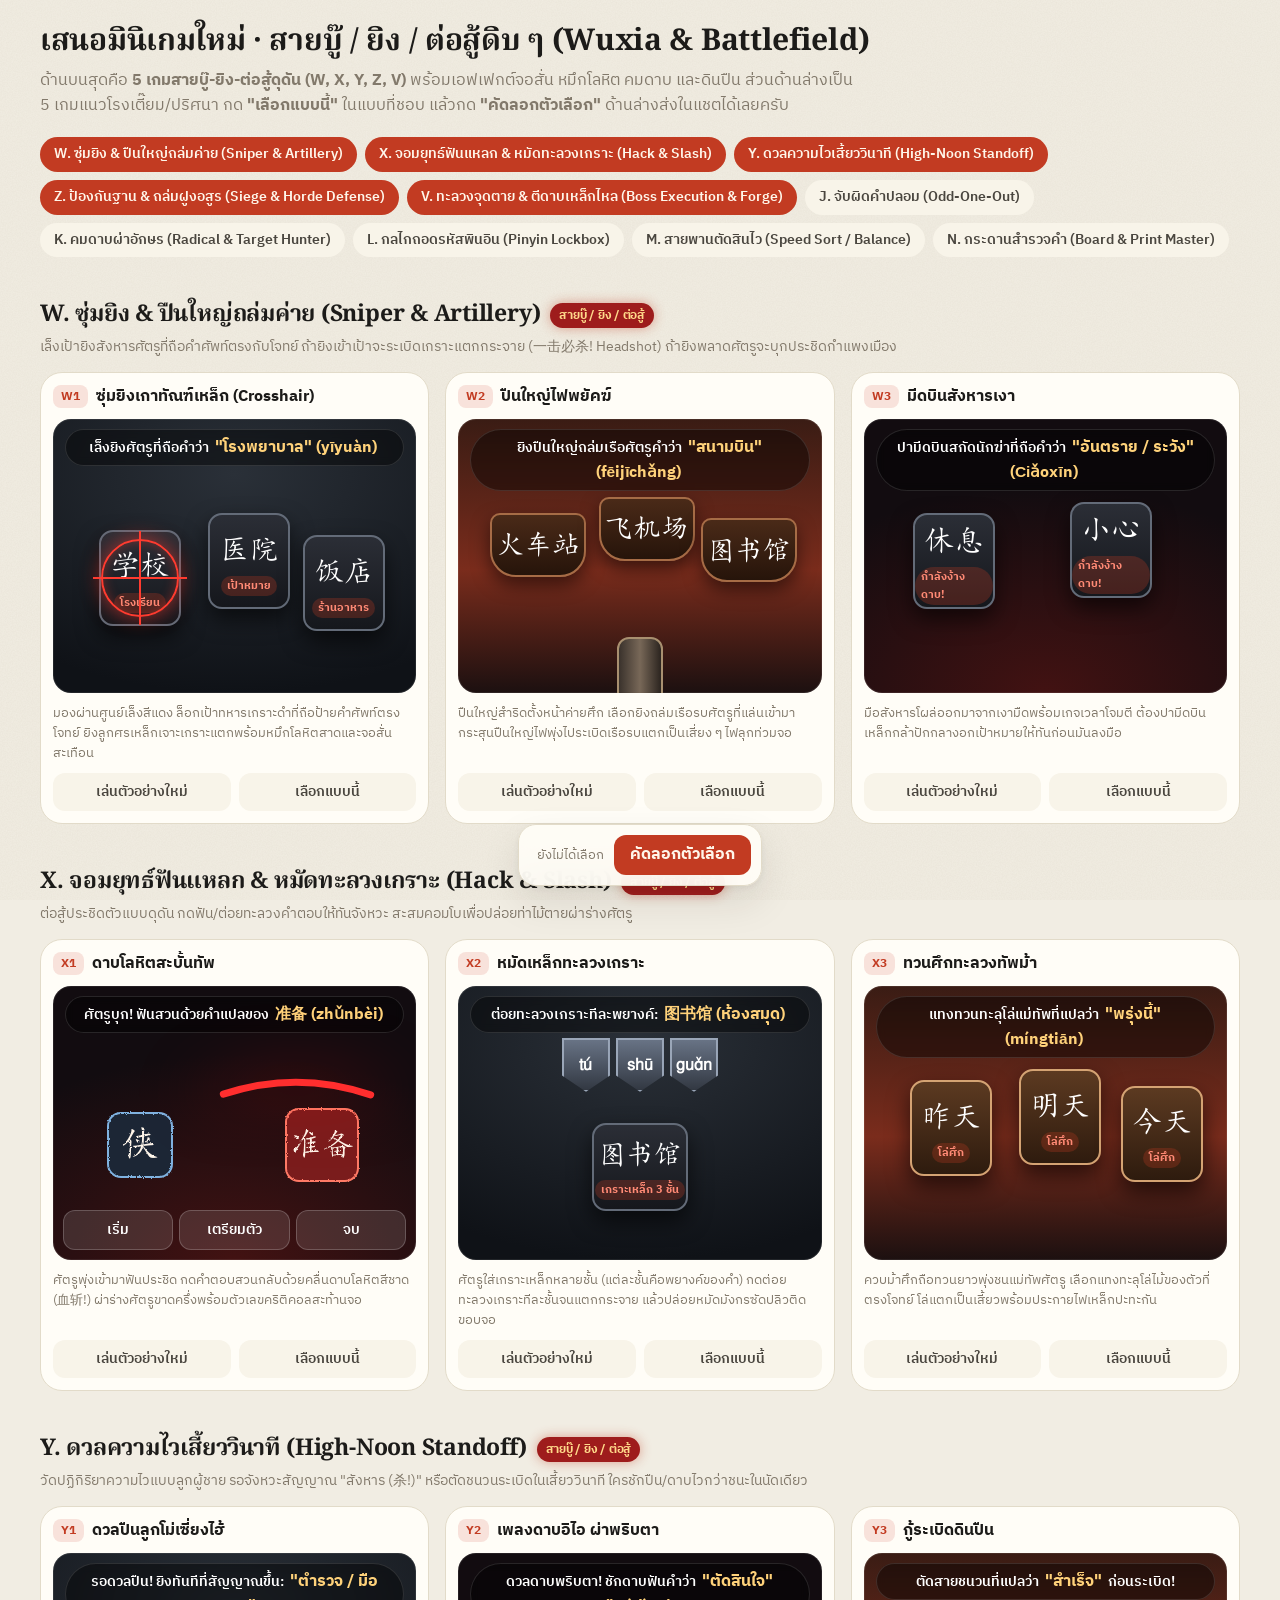
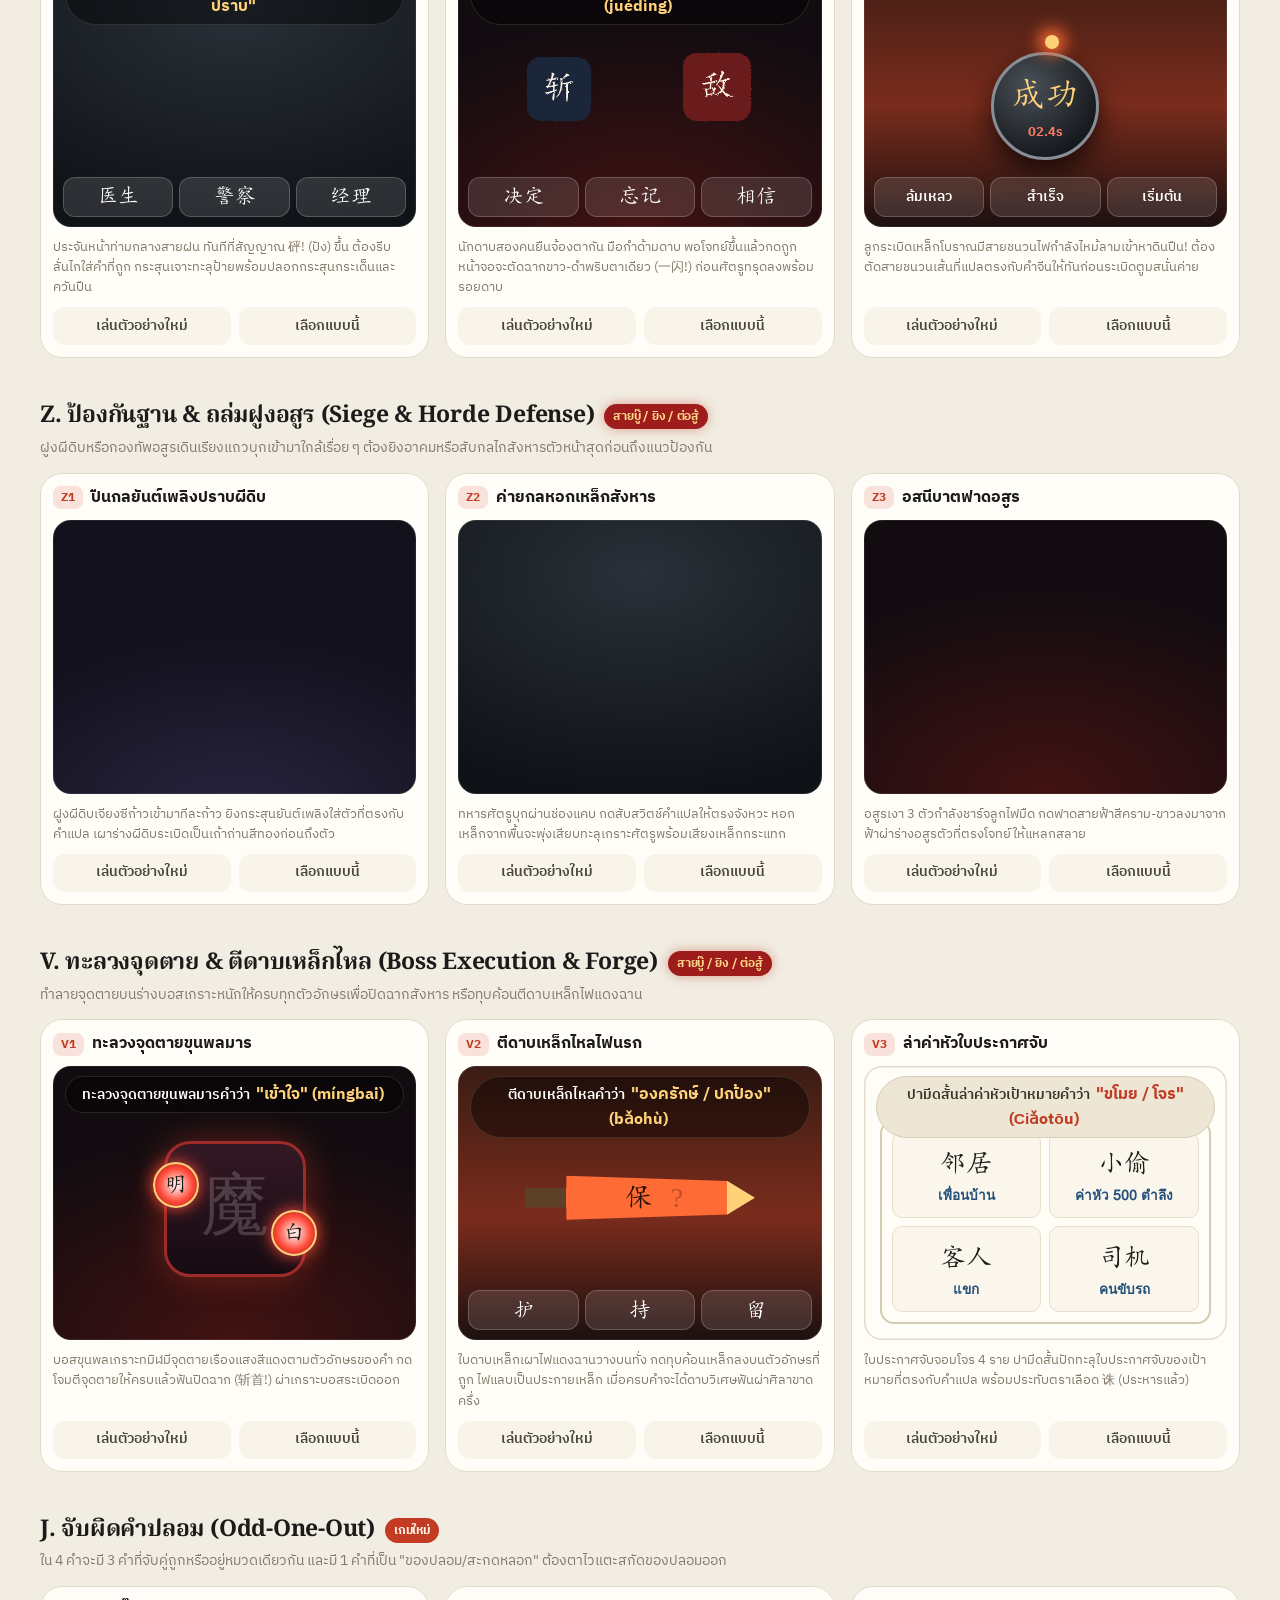
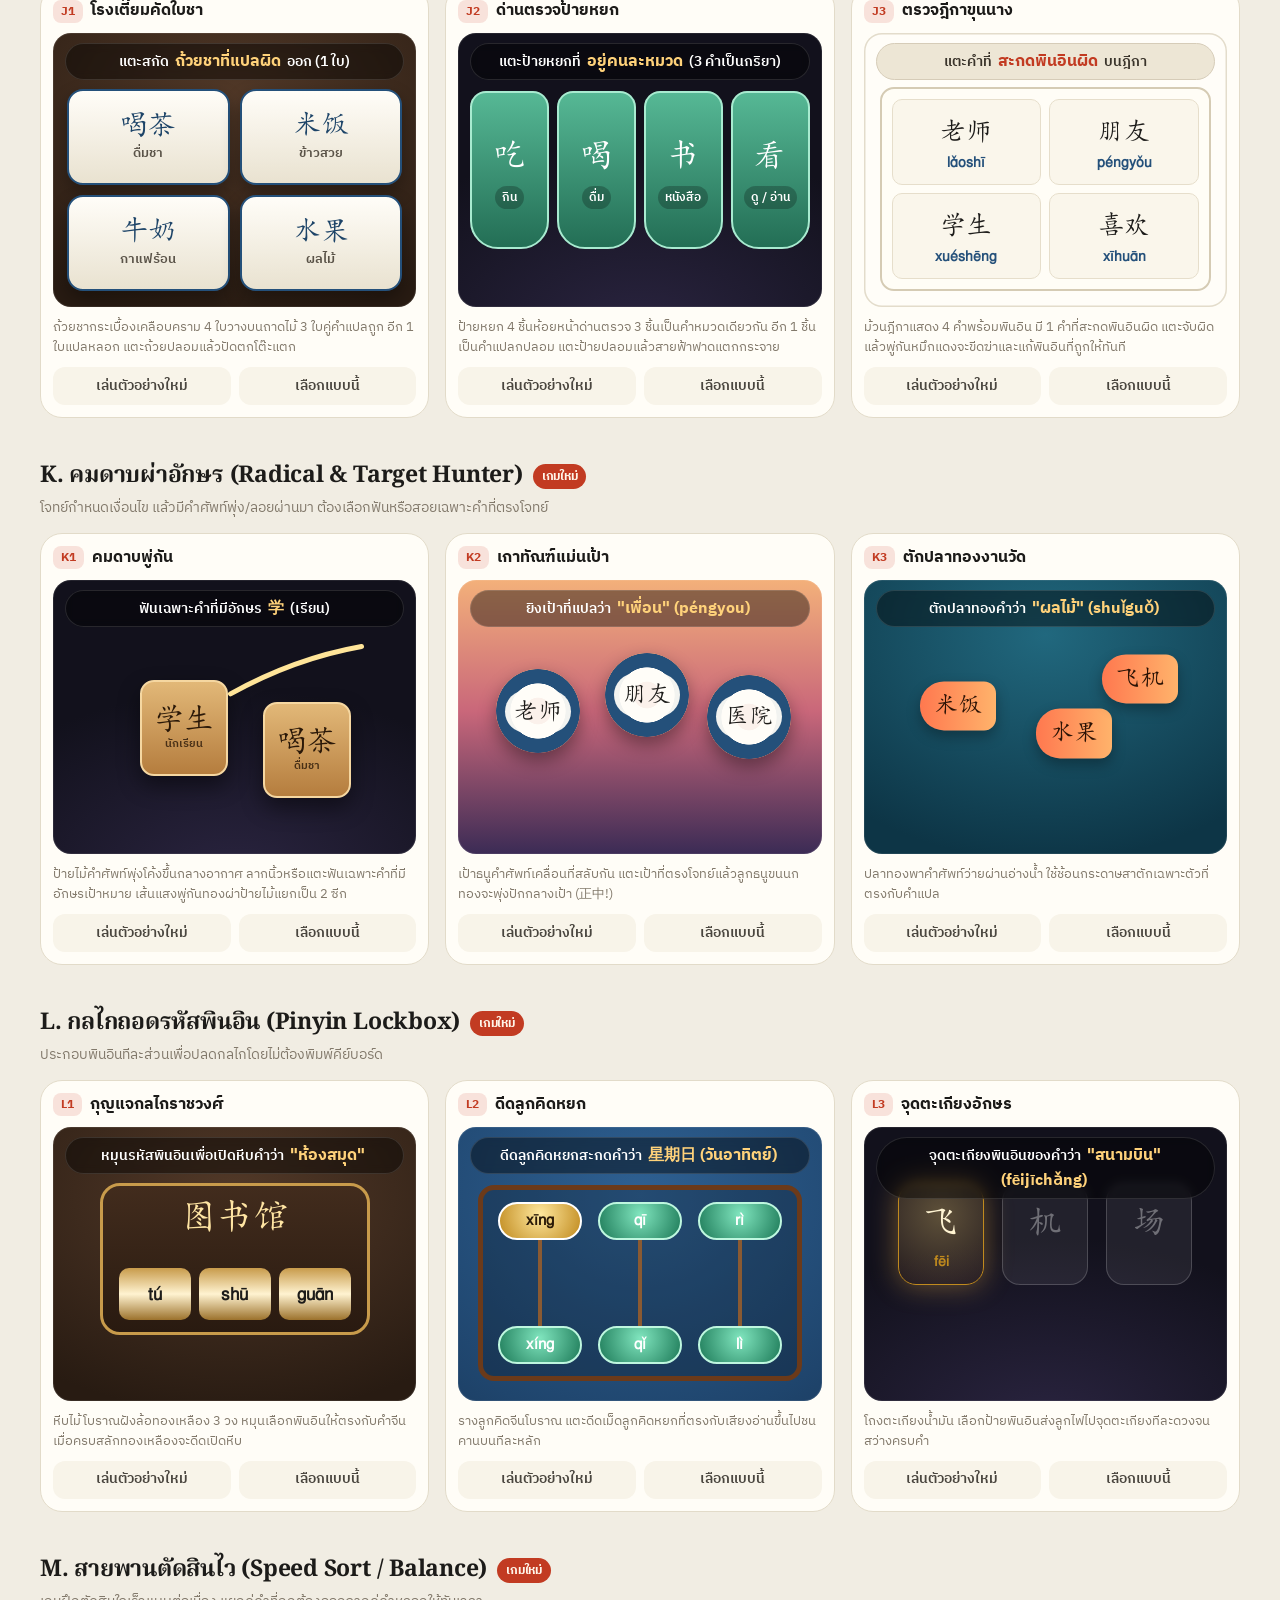
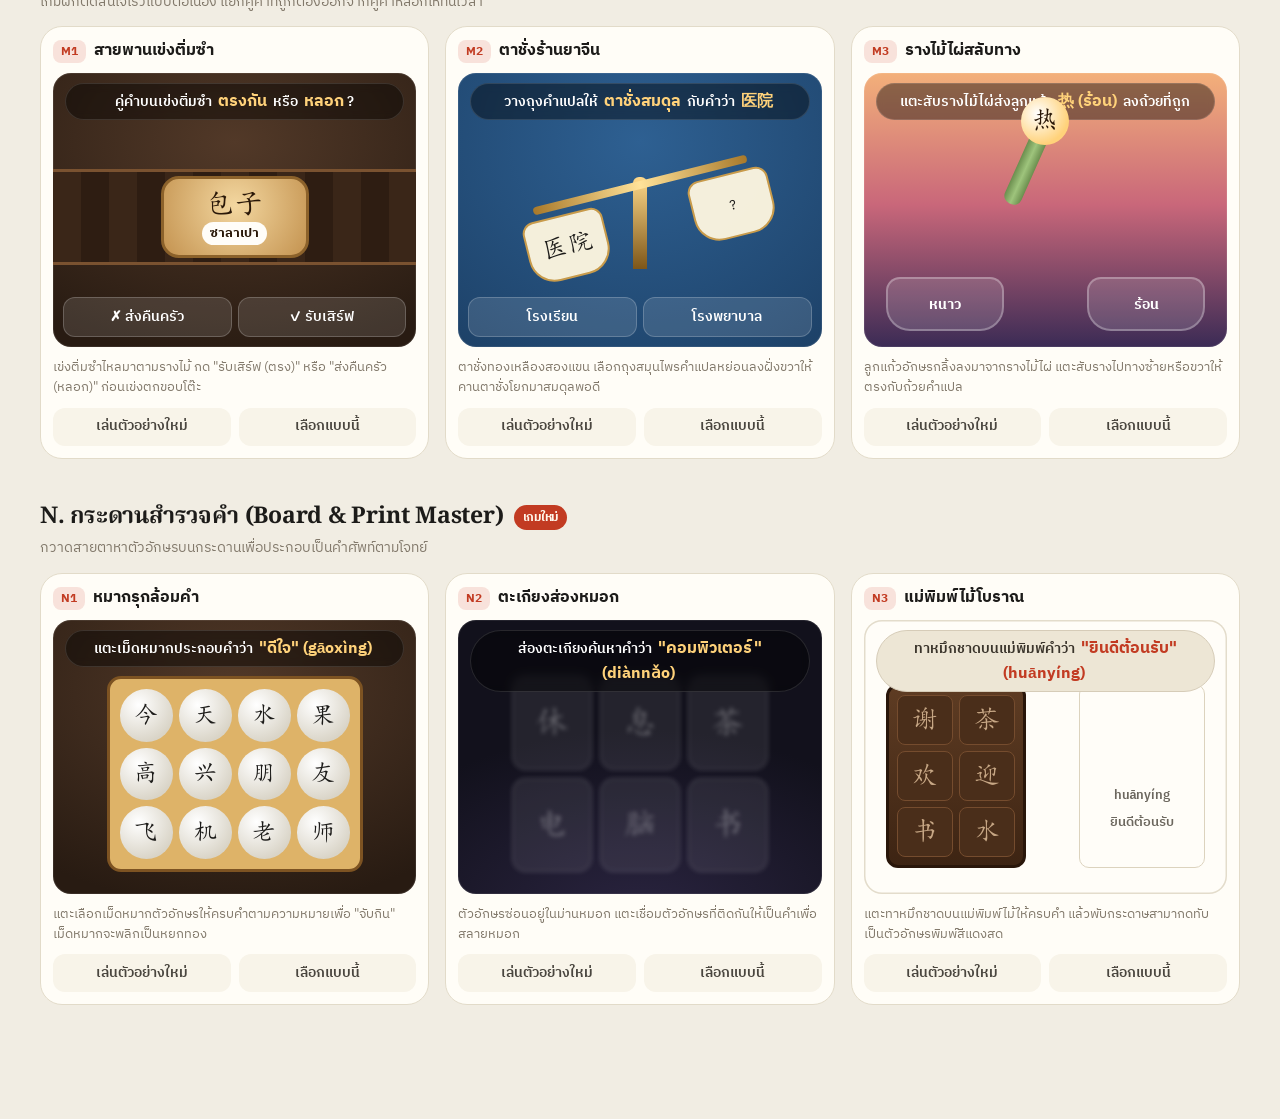
==== proto/games3.html @ 5e5f3071 "feat(proto): add 5 gritty combat & shooting mini-game showcases (W, X, Y, Z, V)" ====
<!DOCTYPE html>
<html lang="th">
<head>
<meta charset="UTF-8">
<meta name="viewport" content="width=device-width, initial-scale=1">
<title>เลือกมินิเกมใหม่ (สายบู๊ / ยิง / ต่อสู้ดิบ ๆ + คลาสสิก) · Library of Limu</title>
<link href="https://fonts.googleapis.com/css2?family=IBM+Plex+Sans+Thai:wght@400;500;600;700&family=Noto+Serif+Thai:wght@600;700&display=swap" rel="stylesheet">
<link rel="stylesheet" href="../css/app.css">
<link rel="stylesheet" href="../css/v4.css">
<script>
(function () {
  var t = null;
  try { var d = JSON.parse(localStorage.getItem('offy.v4') || 'null'); t = d && d.settings && d.settings.theme; } catch (e) {}
  if (t !== 'dark' && t !== 'light') t = matchMedia('(prefers-color-scheme: dark)').matches ? 'dark' : 'light';
  document.documentElement.setAttribute('data-theme', t);
})();
</script>
<style>
  body { padding: 0 0 90px; }
  .wrap { max-width: 1240px; margin: 0 auto; padding: 24px 20px; }
  .top h1 { font-family: var(--display); font-size: 30px; }
  .top p { color: var(--muted); margin-top: 6px; max-width: 820px; line-height: 1.6; }
  .toc { display: flex; flex-wrap: wrap; gap: 8px; margin: 18px 0 8px; }
  .toc a { padding: 7px 14px; border-radius: 99px; background: var(--surface-2); color: var(--ink-2); font-size: 13.5px; font-weight: 600; text-decoration: none; }
  .toc a.hot { background: var(--seal); color: #fff6ea; }
  .sec { margin-top: 44px; scroll-margin-top: 16px; }
  .sec h2 { font-family: var(--display); font-size: 23px; display: flex; align-items: center; gap: 10px; flex-wrap: wrap; }
  .sec h2 .tag { font: 700 11.5px var(--ui); padding: 3px 9px; border-radius: 99px; background: var(--seal); color: #fff6ea; }
  .sec h2 .tag.act { background: #9e1c1c; color: #ffd98a; box-shadow: 0 0 12px rgba(194,59,34,.45); }
  .sec > p { color: var(--muted); margin: 6px 0 14px; font-size: 14px; line-height: 1.55; }
  .vars { display: grid; grid-template-columns: repeat(auto-fill, minmax(min(100%, 350px), 1fr)); gap: 16px; }
  .var { background: var(--surface); border: 1.5px solid var(--line); border-radius: 22px; padding: 12px; display: flex; flex-direction: column; gap: 10px; transition: border-color .2s, box-shadow .2s; }
  .var.on { border-color: var(--seal); box-shadow: 0 0 0 3px var(--seal-soft); }
  .var .vh { display: flex; align-items: center; gap: 8px; }
  .var .vh b { font-size: 15.5px; flex: 1; }
  .var .vh .k { font: 700 12px var(--ui); color: var(--seal); background: var(--seal-soft); border-radius: 8px; padding: 2px 8px; }
  .var .vd { font-size: 13px; color: var(--muted); line-height: 1.55; flex: 1; }
  .var .va { display: flex; gap: 8px; }
  .var .va button { flex: 1; height: 38px; border-radius: 12px; font-weight: 600; font-size: 13.5px; background: var(--surface-2); color: var(--ink-2); }
  .var.on .va .pick { background: var(--seal); color: #fff6ea; }
  .out { position: fixed; left: 50%; bottom: 14px; transform: translateX(-50%); z-index: 50; display: flex; gap: 10px; align-items: center; padding: 10px 10px 10px 18px; border-radius: 18px; background: color-mix(in srgb, var(--surface) 92%, transparent); backdrop-filter: blur(14px); -webkit-backdrop-filter: blur(14px); box-shadow: var(--sh-2); border: 1px solid var(--line); max-width: calc(100% - 24px); }
  .out span { font-size: 13px; color: var(--muted); white-space: nowrap; overflow: hidden; text-overflow: ellipsis; max-width: 52vw; }
  .out button { height: 40px; padding: 0 16px; border-radius: 12px; background: var(--seal); color: #fff6ea; font-weight: 700; white-space: nowrap; }

  /* ---------- demo stages ---------- */
  .demo { position: relative; height: 274px; border-radius: 18px; overflow: hidden; isolation: isolate; color: #fff; -webkit-user-select: none; user-select: none; box-shadow: inset 0 0 0 1px rgba(255,255,255,.08); }
  .demo.blood { background: radial-gradient(120% 100% at 50% 100%, #421212, #120c10 75%); }
  .demo.iron { background: radial-gradient(120% 100% at 50% 20%, #2a3038, #0f1217 80%); }
  .demo.war { background: linear-gradient(180deg, #3a1c14 0%, #7a2c1c 55%, #1c1010 100%); }
  .demo.felt { background: radial-gradient(120% 140% at 50% 25%, var(--felt-a), var(--felt-b) 60%, var(--felt-c)); }
  .demo.paper { background: var(--paper); color: #1c1b19; box-shadow: inset 0 0 0 1.5px #e3dccb; }
  .demo.night { background: radial-gradient(120% 100% at 50% 110%, #2a2440, #12111c 70%); }
  .demo.water { background: radial-gradient(110% 110% at 50% 20%, #21687e, #0d3546 75%); }
  .demo.wood { background: radial-gradient(110% 100% at 50% 25%, #523928, #281b12 80%); }
  .demo.dusk { background: linear-gradient(180deg, #f3b07a 0%, #c9677a 48%, #3b2b55 100%); }
  .demo .hz, .hz { font-family: var(--hz); font-weight: 400; }
  .pt { position: absolute; border-radius: 50%; pointer-events: none; z-index: 30; }
  .ft { position: absolute; z-index: 35; font: 800 17px var(--ui); color: var(--gold); text-shadow: 0 2px 8px rgba(0,0,0,.65); pointer-events: none; white-space: nowrap; }
  .ft.big { font-size: 24px; color: #fff; }
  .ft.crit { font-size: 27px; color: #ff4d3b; text-shadow: 0 0 14px rgba(255,50,30,.9), 0 2px 8px #000; }
  .ft.bad { color: #ff7a66; }
  .flash { position: absolute; inset: 0; z-index: 40; pointer-events: none; opacity: 0; }
  .sealx2 { display: grid; place-items: center; background: var(--seal); color: #fff6ea; border-radius: 14px; font-family: var(--hz); filter: url(#rough); }
  .banner { position: absolute; left: 50%; top: 44%; z-index: 45; transform: translate(-50%, -50%); }
  .goal-b { position: absolute; left: 12px; right: 12px; top: 10px; z-index: 8; text-align: center; font: 600 13.5px var(--ui); padding: 5px 12px; border-radius: 99px; background: rgba(0,0,0,.42); color: #fff; backdrop-filter: blur(4px); border: 1px solid rgba(255,255,255,.12); }
  .paper .goal-b { background: #ede6d5; color: #3a342b; border-color: #d6ccb8; }
  .goal-b b { color: #ffd27a; font-size: 1.15em; margin: 0 3px; }
  .paper .goal-b b { color: var(--seal); }
  .ob { position: absolute; left: 10px; right: 10px; bottom: 10px; display: grid; grid-template-columns: repeat(3, 1fr); gap: 6px; z-index: 15; }
  .ob.n2 { grid-template-columns: repeat(2, 1fr); } .ob.n4 { grid-template-columns: repeat(4, 1fr); }
  .ob b { height: 40px; border-radius: 12px; display: grid; place-items: center; background: rgba(255,255,255,.12); color: inherit; font: 600 13.5px var(--ui); border: 1.5px solid rgba(255,255,255,.2); transition: background .2s, border-color .2s, transform .2s; }
  .ob b.hz { font-family: var(--hz); font-size: 21px; }
  .ob b.ok { background: #c23b22; border-color: #ff8a75; color: #fff; transform: scale(1.04); box-shadow: 0 0 16px rgba(194,59,34,.7); }

  /* ===== COMBAT & SHOOTING STYLES (W, X, Y, Z, V) ===== */
  .scope-ring { position: absolute; width: 78px; height: 78px; border-radius: 50%; border: 2.5px solid #ff3b2f; box-shadow: 0 0 20px rgba(255,59,47,.6), inset 0 0 12px rgba(255,59,47,.35); transform: translate(-50%, -50%); z-index: 25; pointer-events: none; transition: left .38s cubic-bezier(.25,.9,.3,1), top .38s cubic-bezier(.25,.9,.3,1), transform .15s; }
  .scope-ring::before, .scope-ring::after { content: ""; position: absolute; background: #ff3b2f; }
  .scope-ring::before { left: -10px; right: -10px; top: 50%; height: 1.5px; margin-top: -.75px; }
  .scope-ring::after { top: -10px; bottom: -10px; left: 50%; width: 1.5px; margin-left: -.75px; }
  .foe-unit { position: absolute; width: 82px; height: 96px; border-radius: 14px; background: linear-gradient(180deg, #2b2e36, #15171c); border: 2px solid #636b78; display: flex; flex-direction: column; align-items: center; justify-content: center; gap: 3px; box-shadow: 0 10px 22px rgba(0,0,0,.6); transform: translate(-50%, -50%); }
  .foe-unit .hz { font-size: 30px; color: #fff; }
  .foe-unit small { font: 700 10.5px var(--ui); color: #ff8a75; background: rgba(194,59,34,.28); padding: 1px 6px; border-radius: 99px; }
  .cannon { position: absolute; left: 50%; bottom: -8px; width: 46px; height: 64px; margin-left: -23px; border-radius: 12px 12px 4px 4px; background: linear-gradient(90deg, #3a322c, #786858, #2b241f); border: 2px solid #a89070; z-index: 20; transform-origin: 50% 80%; transition: transform .28s; }
  .warship { position: absolute; width: 96px; height: 64px; border-radius: 10px 10px 26px 26px; background: linear-gradient(180deg, #4a2a18, #26140a); border: 2px solid #a66c46; display: grid; place-items: center; font-size: 28px; box-shadow: 0 8px 18px rgba(0,0,0,.5); transform: translate(-50%, -50%); }
  .shell-b { position: absolute; width: 18px; height: 18px; border-radius: 50%; background: radial-gradient(circle, #fff, #ff9d3b 55%, #c23b22); box-shadow: 0 0 18px 6px rgba(255,140,40,.85); transform: translate(-50%, -50%); z-index: 24; pointer-events: none; }
  .kunai { position: absolute; width: 8px; height: 48px; background: linear-gradient(180deg, #e9ecef 0 65%, #c23b22 65% 100%); clip-path: polygon(50% 0, 100% 65%, 65% 65%, 65% 100%, 35% 100%, 35% 65%, 0 65%); transform: translate(-50%, -50%); z-index: 24; pointer-events: none; filter: drop-shadow(0 0 8px rgba(255,255,255,.7)); }

  /* X: Hack & Slash */
  .hero-ftr { position: absolute; left: 24%; top: 58%; width: 66px; height: 66px; transform: translate(-50%, -50%); z-index: 12; }
  .foe-ftr { position: absolute; left: 74%; top: 58%; width: 74px; height: 74px; transform: translate(-50%, -50%); z-index: 11; }
  .armor-bar { position: absolute; left: 50%; top: 52px; transform: translateX(-50%); display: flex; gap: 6px; z-index: 12; }
  .armor-sh { width: 48px; height: 54px; clip-path: polygon(0 0, 100% 0, 100% 70%, 50% 100%, 0 70%); background: linear-gradient(180deg, #687385, #323842); border: 2px solid #9aa6b8; display: grid; place-items: center; font: 700 16px var(--pinyin); color: #fff; }
  .armor-sh.broken { background: #c23b22; transform: scale(.85); opacity: .35; }

  /* Y: Quick-Draw Standoff */
  .standoff-signal { position: absolute; left: 50%; top: 44%; transform: translate(-50%, -50%) scale(0); width: 88px; height: 88px; border-radius: 50%; background: radial-gradient(circle, #ff4d3b, #9e1212); border: 3px solid #ffd27a; color: #fff; display: grid; place-items: center; font: 400 46px var(--hz); z-index: 30; box-shadow: 0 0 36px rgba(255,60,40,.9); }
  .bomb-iron { position: absolute; left: 50%; top: 56%; transform: translate(-50%, -50%); width: 108px; height: 108px; border-radius: 50%; background: radial-gradient(circle at 35% 30%, #495057, #16191d 75%); border: 3px solid #868e96; display: flex; flex-direction: column; align-items: center; justify-content: center; box-shadow: 0 12px 26px rgba(0,0,0,.65); }
  .fuse-wire { position: absolute; top: 68px; width: 90px; height: 34px; border-top: 3px dashed #e6b54e; border-radius: 50%; cursor: pointer; }

  /* Z: Demon Siege */
  .zombie-lane { position: absolute; left: 14px; right: 14px; top: 52px; bottom: 58px; display: flex; justify-content: space-around; align-items: center; }
  .jiangshi { position: relative; width: 78px; height: 102px; border-radius: 14px; background: linear-gradient(180deg, #1d2a44, #0f1624); border: 2px solid #4a6fa5; display: flex; flex-direction: column; align-items: center; justify-content: center; box-shadow: 0 10px 20px rgba(0,0,0,.55); }
  .jiangshi::before { content: "敕"; position: absolute; top: -8px; width: 22px; height: 32px; background: #f3c64f; color: #c23b22; font: 700 15px var(--hz); display: grid; place-items: center; border-radius: 3px; box-shadow: 0 2px 6px rgba(0,0,0,.4); }
  .jiangshi .hz { font-size: 28px; color: #e2eafc; margin-top: 8px; }

  /* V: Boss Execution / Forge */
  .boss-giant { position: absolute; left: 50%; top: 52%; transform: translate(-50%, -50%); width: 142px; height: 136px; border-radius: 26px; background: linear-gradient(180deg, #331824, #170b12); border: 3px solid #9e2a2b; display: grid; place-items: center; font-size: 68px; color: rgba(255,255,255,.18); box-shadow: 0 0 34px rgba(194,59,34,.45); }
  .weak-pt { position: absolute; width: 46px; height: 46px; border-radius: 50%; background: radial-gradient(circle, #fff, #ff4d3b 55%, #9e1212); border: 2px solid #ffd27a; color: #1c1b19; font-size: 22px; display: grid; place-items: center; box-shadow: 0 0 16px #ff4d3b; animation: pulseW .8s ease-in-out infinite alternate; }
  @keyframes pulseW { to { transform: scale(1.12); } }
  .sword-blade { position: absolute; left: 50%; top: 48%; transform: translate(-50%, -50%); width: 230px; height: 44px; background: linear-gradient(90deg, #5c4028 0 18%, #ff6b35 18% 88%, #ffd27a 88% 100%); clip-path: polygon(0 28%, 18% 28%, 18% 0, 88% 12%, 100% 50%, 88% 88%, 18% 100%, 18% 72%, 0 72%); display: flex; align-items: center; justify-content: center; gap: 18px; padding-left: 28px; box-shadow: 0 0 28px rgba(255,107,53,.6); }

  /* ===== CLASSIC CRAFT STYLES (J, K, L, M, N) ===== */
  .tea-tray { position: absolute; left: 14px; right: 14px; top: 56px; bottom: 16px; display: grid; grid-template-columns: 1fr 1fr; gap: 10px; }
  .tcup { position: relative; border-radius: 16px; background: linear-gradient(180deg, #fffdf8, #e9e2d0); color: #1c1b19; border: 2px solid #24507a; display: flex; flex-direction: column; align-items: center; justify-content: center; gap: 2px; box-shadow: 0 8px 18px rgba(0,0,0,.32); transition: transform .25s, border-color .25s, background .25s; }
  .tcup .hz { font-size: 28px; color: #1d4468; line-height: 1.1; }
  .tcup small { font: 600 12.5px var(--ui); color: #5a5348; }
  .jade-row { position: absolute; left: 12px; right: 12px; top: 58px; display: grid; grid-template-columns: repeat(4, 1fr); gap: 8px; }
  .jade { position: relative; height: 158px; border-radius: 16px 16px 28px 28px; background: linear-gradient(180deg, #56b895, #236e55); border: 2px solid #a8ebd0; display: flex; flex-direction: column; align-items: center; justify-content: center; gap: 6px; color: #fff; }
  .jade .hz { font-size: 32px; }
  .jade small { font: 600 11.5px var(--ui); background: rgba(0,0,0,.24); padding: 2px 7px; border-radius: 99px; }
  .mem-scroll { position: absolute; left: 16px; right: 16px; top: 54px; bottom: 16px; background: #fffdf6; border: 2px solid #d5cbb4; border-radius: 14px; padding: 10px; display: grid; grid-template-columns: 1fr 1fr; gap: 8px; }
  .mem-item { position: relative; border-radius: 10px; border: 1.5px solid #e6decb; background: #faf6eb; display: flex; flex-direction: column; align-items: center; justify-content: center; padding: 6px; }
  .mem-item .hz { font-size: 26px; color: #1c1b19; }
  .mem-item em { font: 600 13.5px var(--pinyin); color: #24507a; font-style: normal; }
  .plaque { position: absolute; width: 88px; height: 96px; border-radius: 14px; background: linear-gradient(180deg, #e2b878, #b57d3e); border: 2px solid #f5d7a1; color: #2a1808; display: flex; flex-direction: column; align-items: center; justify-content: center; box-shadow: 0 10px 22px rgba(0,0,0,.45); transform: translate(-50%, -50%); }
  .plaque .hz { font-size: 30px; line-height: 1.1; }
  .plaque small { font: 600 11px var(--ui); opacity: .8; }
  .plaque-half { position: absolute; width: 44px; height: 96px; background: linear-gradient(180deg, #e2b878, #b57d3e); color: #2a1808; overflow: hidden; display: grid; place-items: center; font-family: var(--hz); font-size: 30px; box-shadow: 0 8px 16px rgba(0,0,0,.4); }
  .arch-tgt { position: absolute; width: 84px; height: 84px; border-radius: 50%; background: radial-gradient(circle, #c23b22 0 22%, #fffdf8 23% 46%, #24507a 47% 70%, #e2b878 71% 100%); box-shadow: 0 8px 18px rgba(0,0,0,.38); display: grid; place-items: center; transform: translate(-50%, -50%); }
  .arch-tgt span { background: rgba(255,253,248,.94); color: #1c1b19; padding: 3px 9px; border-radius: 99px; font-size: 24px; }
  .arrow-f { position: absolute; width: 6px; height: 56px; background: linear-gradient(180deg, #ffd27a, #8a5a32); border-radius: 3px; transform: translate(-50%, -50%); z-index: 20; pointer-events: none; }
  .fish { position: absolute; padding: 6px 14px; border-radius: 24px 12px 12px 24px; background: linear-gradient(90deg, #ff784f, #ffb36b); color: #2a1205; font-size: 24px; box-shadow: 0 6px 14px rgba(0,0,0,.3); transform: translate(-50%, -50%); }
  .poi { position: absolute; width: 78px; height: 78px; border-radius: 50%; border: 4px solid #e6b54e; background: rgba(255,255,255,.22); transform: translate(-50%, -50%); pointer-events: none; z-index: 15; }
  .lock-box { position: absolute; left: 50%; top: 56px; transform: translateX(-50%); width: 270px; height: 152px; border-radius: 20px; background: linear-gradient(180deg, #422c1d, #291a10); border: 3px solid #c89b4b; padding: 12px; display: flex; flex-direction: column; align-items: center; justify-content: space-between; }
  .lock-word { font-size: 36px; color: #ffe5a3; line-height: 1.1; }
  .lock-wheels { display: flex; gap: 8px; width: 100%; justify-content: center; }
  .wheel { width: 72px; height: 52px; border-radius: 10px; background: linear-gradient(180deg, #c89b4b, #fff3d1 50%, #9c722c); color: #1c1b19; font: 700 17px var(--pinyin); display: grid; place-items: center; }
  .abacus { position: absolute; left: 20px; right: 20px; top: 58px; bottom: 20px; border-radius: 16px; border: 5px solid #6b3a1a; background: rgba(0,0,0,.22); display: grid; grid-template-columns: repeat(3, 1fr); gap: 10px; padding: 12px; }
  .ab-col { position: relative; display: flex; flex-direction: column; align-items: center; justify-content: space-between; }
  .ab-col::before { content: ""; position: absolute; top: 0; bottom: 0; width: 4px; background: #8a5a32; z-index: 0; }
  .bead { position: relative; z-index: 1; width: 84px; height: 38px; border-radius: 99px; background: radial-gradient(circle at 50% 30%, #80e5be, #1d7a58); border: 2px solid #bef7df; color: #fff; font: 700 15px var(--pinyin); display: grid; place-items: center; }
  .bead.on { background: radial-gradient(circle at 50% 30%, #ffe89e, #c08a1e); border-color: #fff; color: #2a1a08; }
  .lamps-row { position: absolute; left: 20px; right: 20px; top: 56px; display: flex; justify-content: center; gap: 18px; }
  .olamp { width: 86px; height: 102px; border-radius: 18px; background: rgba(255,255,255,.07); border: 1.5px solid rgba(255,255,255,.18); display: flex; flex-direction: column; align-items: center; justify-content: center; gap: 4px; }
  .olamp .hz { font-size: 34px; opacity: .35; }
  .olamp em { font: 600 14px var(--pinyin); font-style: normal; color: var(--gold); min-height: 1.2em; }
  .olamp.lit { background: radial-gradient(circle at 50% 30%, rgba(255,215,120,.32), rgba(230,130,50,.08)); border-color: var(--gold); box-shadow: 0 0 28px rgba(255,190,80,.4); }
  .olamp.lit .hz { opacity: 1; color: #fff4d2; }
  .belt { position: absolute; left: 0; right: 0; top: 96px; height: 96px; background: repeating-linear-gradient(90deg, #3a2618 0 28px, #2e1d12 28px 56px); border-top: 3px solid #7a5230; border-bottom: 3px solid #7a5230; display: flex; align-items: center; }
  .steamer { position: absolute; width: 148px; height: 82px; border-radius: 18px; background: radial-gradient(circle at 50% 35%, #f3d7a0, #c49350); border: 3px solid #8c622b; color: #2a1808; display: flex; flex-direction: column; align-items: center; justify-content: center; transform: translateX(-50%); }
  .steamer .hz { font-size: 28px; line-height: 1.1; }
  .steamer small { font: 700 12.5px var(--ui); background: #fffdf8; padding: 1px 8px; border-radius: 99px; margin-top: 2px; }
  .scale-beam { position: absolute; left: 50%; top: 108px; width: 220px; height: 8px; margin-left: -110px; background: linear-gradient(90deg, #a8792a, #ffe299, #a8792a); border-radius: 4px; transition: transform .5s cubic-bezier(.3,1.4,.5,1); }
  .scale-pillar { position: absolute; left: 50%; top: 104px; width: 14px; height: 92px; margin-left: -7px; background: linear-gradient(180deg, #ffd98a, #7d5618); border-radius: 6px 6px 0 0; }
  .scale-pan { position: absolute; top: 14px; width: 82px; height: 64px; border-radius: 12px 12px 26px 26px; background: rgba(255,248,225,.95); color: #1c1b19; border: 2px solid #c89b4b; display: flex; flex-direction: column; align-items: center; justify-content: center; }
  .scale-pan.l { left: -16px; } .scale-pan.r { right: -16px; }
  .chute { position: absolute; left: 50%; top: 52px; width: 18px; height: 86px; margin-left: -9px; background: linear-gradient(90deg, #6b8e4e, #9ec47c, #6b8e4e); border-radius: 8px; transform-origin: 50% 0%; transition: transform .32s cubic-bezier(.3,1.4,.5,1); }
  .orb-roll { position: absolute; width: 48px; height: 48px; border-radius: 50%; background: radial-gradient(circle at 35% 35%, #fff, #ffd27a 70%); color: #2a1808; display: grid; place-items: center; font-size: 26px; transform: translate(-50%, -50%); z-index: 12; }
  .cup-end { position: absolute; bottom: 16px; width: 118px; height: 54px; border-radius: 14px 14px 24px 24px; background: rgba(255,255,255,.14); border: 2px solid rgba(255,255,255,.28); display: grid; place-items: center; font: 700 14px var(--ui); }
  .cup-end.l { left: 22px; } .cup-end.r { right: 22px; }
  .go-board { position: absolute; left: 50%; top: 56px; transform: translateX(-50%); width: 256px; height: 196px; border-radius: 14px; background: #deb368; border: 3px solid #7d5322; padding: 10px; display: grid; grid-template-columns: repeat(4, 1fr); grid-template-rows: repeat(3, 1fr); gap: 6px; }
  .go-stone { border-radius: 50%; background: radial-gradient(circle at 35% 30%, #ffffff, #d9d4c7 75%); color: #1c1b19; font-size: 24px; display: grid; place-items: center; }
  .go-stone.pick { background: radial-gradient(circle at 35% 30%, #fff4c2, #e6a82e); box-shadow: 0 0 0 3px #fff, 0 0 18px #ffd27a; transform: scale(1.08); }
  .fog-grid { position: absolute; left: 50%; top: 56px; transform: translateX(-50%); width: 256px; height: 196px; display: grid; grid-template-columns: repeat(3, 1fr); grid-template-rows: repeat(2, 1fr); gap: 8px; }
  .fog-cell { position: relative; border-radius: 14px; background: rgba(255,255,255,.08); border: 1.5px solid rgba(255,255,255,.16); display: grid; place-items: center; font-size: 32px; color: rgba(255,255,255,.35); filter: blur(2.2px); transition: filter .35s, color .35s, background .35s, border-color .35s, transform .25s; }
  .fog-cell.lit { filter: blur(0); color: #fff; background: rgba(230,181,78,.24); border-color: var(--gold); box-shadow: 0 0 22px rgba(230,181,78,.45); transform: scale(1.05); }
  .wood-blk { position: absolute; left: 22px; top: 64px; width: 140px; height: 184px; border-radius: 12px; background: linear-gradient(180deg, #5e3c23, #3d2413); border: 3px solid #29160a; padding: 8px; display: grid; grid-template-columns: 1fr 1fr; gap: 6px; }
  .wb-ch { border-radius: 8px; background: #4a2e1a; border: 1px solid #754c2e; color: #c7a785; font-size: 26px; display: grid; place-items: center; }
  .wb-ch.inked { background: var(--seal); color: #fff6ea; border-color: #ff9c8a; transform: scale(1.05); }
  .paper-sheet { position: absolute; right: 22px; top: 64px; width: 126px; height: 184px; border-radius: 10px; background: #fffdf8; border: 1.5px solid #dcd3be; display: flex; flex-direction: column; align-items: center; justify-content: center; gap: 6px; transform-origin: left center; }
  .paper-sheet .hz { font-size: 38px; color: var(--seal); filter: url(#rough); opacity: 0; transform: scale(.8); transition: opacity .3s, transform .35s; }
  .paper-sheet.stamped .hz { opacity: 1; transform: scale(1); }
  .paper-sheet small { font: 600 12.5px var(--ui); color: #6c675e; }
</style>
</head>
<body>
<svg width="0" height="0" style="position:absolute" aria-hidden="true"><filter id="rough" x="-10%" y="-10%" width="120%" height="120%"><feTurbulence type="fractalNoise" baseFrequency=".85" numOctaves="2" seed="4" result="n"/><feDisplacementMap in="SourceGraphic" in2="n" scale="2.4" xChannelSelector="R" yChannelSelector="G"/></filter></svg>
<div class="wrap">
  <div class="top">
    <h1>เสนอมินิเกมใหม่ · สายบู๊ / ยิง / ต่อสู้ดิบ ๆ (Wuxia & Battlefield)</h1>
    <p>ด้านบนสุดคือ <b>5 เกมสายบู๊-ยิง-ต่อสู้ดุดัน (W, X, Y, Z, V)</b> พร้อมเอฟเฟกต์จอสั่น หมึกโลหิต คมดาบ และดินปืน ส่วนด้านล่างเป็น 5 เกมแนวโรงเตี๊ยม/ปริศนา กด <b>"เลือกแบบนี้"</b> ในแบบที่ชอบ แล้วกด <b>"คัดลอกตัวเลือก"</b> ด้านล่างส่งในแชตได้เลยครับ</p>
    <nav class="toc" id="toc"></nav>
  </div>
  <div id="secs"></div>
</div>
<div class="out"><span id="outTxt">ยังไม่ได้เลือก</span><button id="outCopy">คัดลอกตัวเลือก</button></div>

<script>
'use strict';
const $ = (s, r = document) => r.querySelector(s), $$ = (s, r = document) => [...r.querySelectorAll(s)];
const sleep = ms => new Promise(r => setTimeout(r, ms));
const rnd = (a, b) => a + Math.random() * (b - a);

function at(el, host) { const a = el.getBoundingClientRect(), b = host.getBoundingClientRect(); return [a.left - b.left + a.width / 2, a.top - b.top + a.height / 2]; }
function burst(host, x, y, { n = 18, color = '#e6b54e', dist = 68, size = 7 } = {}) {
  for (let i = 0; i < n; i++) {
    const d = document.createElement('i'); d.className = 'pt';
    d.style.cssText = `left:${x}px;top:${y}px;width:${size}px;height:${size}px;background:${color}`; host.appendChild(d);
    const a = Math.random() * Math.PI * 2, r = dist * rnd(.45, 1.15);
    d.animate([{ transform: 'translate(-50%,-50%) scale(1)', opacity: 1 }, { transform: `translate(calc(-50% + ${Math.cos(a) * r}px), calc(-50% + ${Math.sin(a) * r}px)) scale(.15)`, opacity: 0 }], { duration: rnd(480, 820), easing: 'cubic-bezier(.2,.8,.3,1)', fill: 'forwards' }).onfinish = () => d.remove();
  }
}
function floatText(host, x, y, text, cls = '') {
  const d = document.createElement('b'); d.className = 'ft ' + cls; d.textContent = text; d.style.left = x + 'px'; d.style.top = y + 'px'; host.appendChild(d);
  d.animate([{ transform: 'translate(-50%,0) scale(.5)', opacity: 0 }, { transform: 'translate(-50%,-14px) scale(1.25)', opacity: 1, offset: .22 }, { transform: 'translate(-50%,-48px) scale(1)', opacity: 0 }], { duration: 1050, easing: 'ease-out', fill: 'forwards' }).onfinish = () => d.remove();
}
const shake = (el, m = 8, ms = 420) => el.animate([0, -m, m * .8, -m * .6, m * .4, 0].map(x => ({ translate: `${x}px 0` })), { duration: ms });
const quake = (el, m = 7) => el.animate([0, 1, 2, 3, 4, 5].map(i => ({ translate: `${i % 2 ? m : -m}px ${i % 3 ? -m / 2 : m / 2}px` })).concat([{ translate: '0 0' }]), { duration: 360 });
const pop = (el, s = 1.18, ms = 340) => el.animate([{ scale: 1 }, { scale: s }, { scale: 1 }], { duration: ms, easing: 'ease-out' });
function flash(host, color = 'rgba(255,255,255,.45)', ms = 240) { const f = document.createElement('div'); f.className = 'flash'; f.style.background = color; host.appendChild(f); f.animate([{ opacity: 1 }, { opacity: 0 }], { duration: ms, fill: 'forwards' }).onfinish = () => f.remove(); }
function stamp(host, text, { color = '#9e1c1c', size = 82 } = {}) {
  const s = document.createElement('div'); s.className = 'banner sealx2'; s.style.cssText = `width:${size}px;height:${size}px;font-size:${size * .55}px;background:${color};border-radius:${size * .22}px`; s.textContent = text; host.appendChild(s);
  s.animate([{ transform: 'translate(-50%,-50%) rotate(-22deg) scale(2.6)', opacity: 0 }, { transform: 'translate(-50%,-50%) rotate(-8deg) scale(.92)', opacity: 1, offset: .55 }, { transform: 'translate(-50%,-50%) rotate(-8deg) scale(1)', opacity: 1 }], { duration: 380, easing: 'cubic-bezier(.3,0,.3,1)', fill: 'forwards' });
  quake(host, 7); return s;
}

const SECTIONS = [
  { id: 'sniper', act: true, name: 'W. ซุ่มยิง & ปืนใหญ่ถล่มค่าย (Sniper & Artillery)', desc: 'เล็งเป้ายิงสังหารศัตรูที่ถือคำศัพท์ตรงกับโจทย์ ถ้ายิงเข้าเป้าจะระเบิดเกราะแตกกระจาย (一击必杀! Headshot) ถ้ายิงพลาดศัตรูจะบุกประชิดกำแพงเมือง', vars: [
    { k: 'W1', name: 'ซุ่มยิงเกาทัณฑ์เหล็ก (Crosshair)', bg: 'iron', d: 'มองผ่านศูนย์เล็งสีแดง ล็อกเป้าทหารเกราะดำที่ถือป้ายคำศัพท์ตรงโจทย์ ยิงลูกศรเหล็กเจาะเกราะแตกพร้อมหมึกโลหิตสาดและจอสั่นสะเทือน' },
    { k: 'W2', name: 'ปืนใหญ่ไฟพยัคฆ์', bg: 'war', d: 'ปืนใหญ่สำริดตั้งหน้าค่ายศึก เลือกยิงถล่มเรือรบศัตรูที่แล่นเข้ามา กระสุนปืนใหญ่ไฟพุ่งไประเบิดเรือรบแตกเป็นเสี่ยง ๆ ไฟลุกท่วมจอ' },
    { k: 'W3', name: 'มีดบินสังหารเงา', bg: 'blood', d: 'มือสังหารโผล่ออกมาจากเงามืดพร้อมเกจเวลาโจมตี ต้องปามีดบินเหล็กกล้าปักกลางอกเป้าหมายให้ทันก่อนมันลงมือ' }
  ]},
  { id: 'slash', act: true, name: 'X. จอมยุทธ์ฟันแหลก & หมัดทะลวงเกราะ (Hack & Slash)', desc: 'ต่อสู้ประชิดตัวแบบดุดัน กดฟัน/ต่อยทะลวงคำตอบให้ทันจังหวะ สะสมคอมโบเพื่อปล่อยท่าไม้ตายผ่าร่างศัตรู', vars: [
    { k: 'X1', name: 'ดาบโลหิตสะบั้นทัพ', bg: 'blood', d: 'ศัตรูพุ่งเข้ามาฟันประชิด กดคำตอบสวนกลับด้วยคลื่นดาบโลหิตสีชาด (血斩!) ผ่าร่างศัตรูขาดครึ่งพร้อมตัวเลขคริติคอลสะท้านจอ' },
    { k: 'X2', name: 'หมัดเหล็กทะลวงเกราะ', bg: 'iron', d: 'ศัตรูใส่เกราะเหล็กหลายชั้น (แต่ละชั้นคือพยางค์ของคำ) กดต่อยทะลวงเกราะทีละชั้นจนแตกกระจาย แล้วปล่อยหมัดมังกรซัดปลิวติดขอบจอ' },
    { k: 'X3', name: 'ทวนศึกทะลวงทัพม้า', bg: 'war', d: 'ควบม้าศึกถือทวนยาวพุ่งชนแม่ทัพศัตรู เลือกแทงทะลุโล่ไม้ของตัวที่ตรงโจทย์ โล่แตกเป็นเสี้ยวพร้อมประกายไฟเหล็กปะทะกัน' }
  ]},
  { id: 'standoff', act: true, name: 'Y. ดวลความไวเสี้ยววินาที (High-Noon Standoff)', desc: 'วัดปฏิกิริยาความไวแบบลูกผู้ชาย รอจังหวะสัญญาณ "สังหาร (杀!)" หรือตัดชนวนระเบิดในเสี้ยววินาที ใครชักปืน/ดาบไวกว่าชนะในนัดเดียว', vars: [
    { k: 'Y1', name: 'ดวลปืนลูกโม่เซี่ยงไฮ้', bg: 'iron', d: 'ประจันหน้าท่ามกลางสายฝน ทันทีที่สัญญาณ 砰! (ปัง) ขึ้น ต้องรีบลั่นไกใส่คำที่ถูก กระสุนเจาะทะลุป้ายพร้อมปลอกกระสุนกระเด็นและควันปืน' },
    { k: 'Y2', name: 'เพลงดาบอิไอ ผ่าพริบตา', bg: 'blood', d: 'นักดาบสองคนยืนจ้องตากัน มือกำด้ามดาบ พอโจทย์ขึ้นแล้วกดถูก หน้าจอจะตัดฉากขาว-ดำพริบตาเดียว (一闪!) ก่อนศัตรูทรุดลงพร้อมรอยดาบ' },
    { k: 'Y3', name: 'กู้ระเบิดดินปืน', bg: 'war', d: 'ลูกระเบิดเหล็กโบราณมีสายชนวนไฟกำลังไหม้ลามเข้าหาดินปืน! ต้องตัดสายชนวนเส้นที่แปลตรงกับคำจีนให้ทันก่อนระเบิดตูมสนั่นค่าย' }
  ]},
  { id: 'siege', act: true, name: 'Z. ป้องกันฐาน & ถล่มฝูงอสูร (Siege & Horde Defense)', desc: 'ฝูงผีดิบหรือกองทัพอสูรเดินเรียงแถวบุกเข้ามาใกล้เรื่อย ๆ ต้องยิงอาคมหรือสับกลไกสังหารตัวหน้าสุดก่อนถึงแนวป้องกัน', vars: [
    { k: 'Z1', name: 'ปืนกลยันต์เพลิงปราบผีดิบ', bg: 'night', d: 'ฝูงผีดิบเจียงซีก้าวเข้ามาทีละก้าว ยิงกระสุนยันต์เพลิงใส่ตัวที่ตรงกับคำแปล เผาร่างผีดิบระเบิดเป็นเถ้าถ่านสีทองก่อนถึงตัว' },
    { k: 'Z2', name: 'ค่ายกลหอกเหล็กสังหาร', bg: 'iron', d: 'ทหารศัตรูบุกผ่านช่องแคบ กดสับสวิตช์คำแปลให้ตรงจังหวะ หอกเหล็กจากพื้นจะพุ่งเสียบทะลุเกราะศัตรูพร้อมเสียงเหล็กกระแทก' },
    { k: 'Z3', name: 'อสนีบาตฟาดอสูร', bg: 'blood', d: 'อสูรเงา 3 ตัวกำลังชาร์จลูกไฟมืด กดฟาดสายฟ้าสีคราม-ขาวลงมาจากฟ้าผ่าร่างอสูรตัวที่ตรงโจทย์ให้แหลกสลาย' }
  ]},
  { id: 'boss', act: true, name: 'V. ทะลวงจุดตาย & ตีดาบเหล็กไหล (Boss Execution & Forge)', desc: 'ทำลายจุดตายบนร่างบอสเกราะหนักให้ครบทุกตัวอักษรเพื่อปิดฉากสังหาร หรือทุบค้อนตีดาบเหล็กไฟแดงฉาน', vars: [
    { k: 'V1', name: 'ทะลวงจุดตายขุนพลมาร', bg: 'blood', d: 'บอสขุนพลเกราะทมิฬมีจุดตายเรืองแสงสีแดงตามตัวอักษรของคำ กดโจมตีจุดตายให้ครบแล้วฟันปิดฉาก (斩首!) ผ่าเกราะบอสระเบิดออก' },
    { k: 'V2', name: 'ตีดาบเหล็กไหลไฟนรก', bg: 'war', d: 'ใบดาบเหล็กเผาไฟแดงฉานวางบนทั่ง กดทุบค้อนเหล็กลงบนตัวอักษรที่ถูก ไฟแลบเป็นประกายเหล็ก เมื่อครบคำจะได้ดาบวิเศษฟันผ่าศิลาขาดครึ่ง' },
    { k: 'V3', name: 'ล่าค่าหัวใบประกาศจับ', bg: 'paper', d: 'ใบประกาศจับจอมโจร 4 ราย ปามีดสั้นปักทะลุใบประกาศจับของเป้าหมายที่ตรงกับคำแปล พร้อมประทับตราเลือด 诛 (ประหารแล้ว)' }
  ]},
  { id: 'odd', name: 'J. จับผิดคำปลอม (Odd-One-Out)', desc: 'ใน 4 คำจะมี 3 คำที่จับคู่ถูกหรืออยู่หมวดเดียวกัน และมี 1 คำที่เป็น "ของปลอม/สะกดหลอก" ต้องตาไวแตะสกัดของปลอมออก', vars: [
    { k: 'J1', name: 'โรงเตี๊ยมคัดใบชา', bg: 'wood', d: 'ถ้วยชากระเบื้องเคลือบคราม 4 ใบวางบนถาดไม้ 3 ใบคู่คำแปลถูก อีก 1 ใบแปลหลอก แตะถ้วยปลอมแล้วปัดตกโต๊ะแตก' },
    { k: 'J2', name: 'ด่านตรวจป้ายหยก', bg: 'night', d: 'ป้ายหยก 4 ชิ้นห้อยหน้าด่านตรวจ 3 ชิ้นเป็นคำหมวดเดียวกัน อีก 1 ชิ้นเป็นคำแปลกปลอม แตะป้ายปลอมแล้วสายฟ้าฟาดแตกกระจาย' },
    { k: 'J3', name: 'ตรวจฎีกาขุนนาง', bg: 'paper', d: 'ม้วนฎีกาแสดง 4 คำพร้อมพินอิน มี 1 คำที่สะกดพินอินผิด แตะจับผิดแล้วพู่กันหมึกแดงจะขีดฆ่าและแก้พินอินที่ถูกให้ทันที' }
  ]},
  { id: 'slice', name: 'K. คมดาบผ่าอักษร (Radical & Target Hunter)', desc: 'โจทย์กำหนดเงื่อนไข แล้วมีคำศัพท์พุ่ง/ลอยผ่านมา ต้องเลือกฟันหรือสอยเฉพาะคำที่ตรงโจทย์', vars: [
    { k: 'K1', name: 'คมดาบพู่กัน', bg: 'night', d: 'ป้ายไม้คำศัพท์พุ่งโค้งขึ้นกลางอากาศ ลากนิ้วหรือแตะฟันเฉพาะคำที่มีอักษรเป้าหมาย เส้นแสงพู่กันทองผ่าป้ายไม้แยกเป็น 2 ซีก' },
    { k: 'K2', name: 'เกาทัณฑ์แม่นเป้า', bg: 'dusk', d: 'เป้าธนูคำศัพท์เคลื่อนที่สลับกัน แตะเป้าที่ตรงโจทย์แล้วลูกธนูขนนกทองจะพุ่งปักกลางเป้า (正中!)' },
    { k: 'K3', name: 'ตักปลาทองงานวัด', bg: 'water', d: 'ปลาทองพาคำศัพท์ว่ายผ่านอ่างน้ำ ใช้ช้อนกระดาษสาตักเฉพาะตัวที่ตรงกับคำแปล' }
  ]},
  { id: 'cipher', name: 'L. กลไกถอดรหัสพินอิน (Pinyin Lockbox)', desc: 'ประกอบพินอินทีละส่วนเพื่อปลดกลไกโดยไม่ต้องพิมพ์คีย์บอร์ด', vars: [
    { k: 'L1', name: 'กุญแจกลไกราชวงศ์', bg: 'wood', d: 'หีบไม้โบราณฝังล้อทองเหลือง 3 วง หมุนเลือกพินอินให้ตรงกับคำจีน เมื่อครบสลักทองเหลืองจะดีดเปิดหีบ' },
    { k: 'L2', name: 'ดีดลูกคิดหยก', bg: 'felt', d: 'รางลูกคิดจีนโบราณ แตะดีดเม็ดลูกคิดหยกที่ตรงกับเสียงอ่านขึ้นไปชนคานบนทีละหลัก' },
    { k: 'L3', name: 'จุดตะเกียงอักษร', bg: 'night', d: 'โถงตะเกียงน้ำมัน เลือกป้ายพินอินส่งลูกไฟไปจุดตะเกียงทีละดวงจนสว่างครบคำ' }
  ]},
  { id: 'rush', name: 'M. สายพานตัดสินไว (Speed Sort / Balance)', desc: 'เกมฝึกตัดสินใจเร็วแบบต่อเนื่อง แยกคู่คำที่ถูกต้องออกจากคู่คำหลอกให้ทันเวลา', vars: [
    { k: 'M1', name: 'สายพานเข่งติ่มซำ', bg: 'wood', d: 'เข่งติ่มซำไหลมาตามรางไม้ กด "รับเสิร์ฟ (ตรง)" หรือ "ส่งคืนครัว (หลอก)" ก่อนเข่งตกขอบโต๊ะ' },
    { k: 'M2', name: 'ตาชั่งร้านยาจีน', bg: 'felt', d: 'ตาชั่งทองเหลืองสองแขน เลือกถุงสมุนไพรคำแปลหย่อนลงฝั่งขวาให้คานตาชั่งโยกมาสมดุลพอดี' },
    { k: 'M3', name: 'รางไม้ไผ่สลับทาง', bg: 'dusk', d: 'ลูกแก้วอักษรกลิ้งลงมาจากรางไม้ไผ่ แตะสับรางไปทางซ้ายหรือขวาให้ตรงกับถ้วยคำแปล' }
  ]},
  { id: 'board', name: 'N. กระดานสำรวจคำ (Board & Print Master)', desc: 'กวาดสายตาหาตัวอักษรบนกระดานเพื่อประกอบเป็นคำศัพท์ตามโจทย์', vars: [
    { k: 'N1', name: 'หมากรุกล้อมคำ', bg: 'wood', d: 'แตะเลือกเม็ดหมากตัวอักษรให้ครบคำตามความหมายเพื่อ "จับกิน" เม็ดหมากจะพลิกเป็นหยกทอง' },
    { k: 'N2', name: 'ตะเกียงส่องหมอก', bg: 'night', d: 'ตัวอักษรซ่อนอยู่ในม่านหมอก แตะเชื่อมตัวอักษรที่ติดกันให้เป็นคำเพื่อสลายหมอก' },
    { k: 'N3', name: 'แม่พิมพ์ไม้โบราณ', bg: 'paper', d: 'แตะทาหมึกชาดบนแม่พิมพ์ไม้ให้ครบคำ แล้วพับกระดาษสามากดทับเป็นตัวอักษรพิมพ์สีแดงสด' }
  ]}
];

const DEMOS = {};

/* ===== W1: Crossbow Sniper ===== */
DEMOS.W1 = async (el, W) => {
  el.innerHTML = `<div class="goal-b">เล็งยิงศัตรูที่ถือคำว่า <b>"โรงพยาบาล" (yīyuàn)</b></div>
    <div class="scope-ring" id="scR" style="left:24%;top:58%"></div>`;
  const foes = [['学校', 'โรงเรียน', 24, 58], ['医院', 'เป้าหมาย', 54, 52], ['饭店', 'ร้านอาหาร', 80, 60]].map(([z, s, x, y]) => {
    const f = document.createElement('div'); f.className = 'foe-unit'; f.style.left = x + '%'; f.style.top = y + '%'; f.innerHTML = `<b class="hz">${z}</b><small>${s}</small>`; el.appendChild(f);
    return f;
  });
  const sc = $('#scR', el);
  await W(650);
  sc.style.left = '54%'; sc.style.top = '52%';
  await W(520);
  sc.style.transform = 'translate(-50%,-50%) scale(.78)';
  flash(el, 'rgba(255,40,30,.55)', 220); quake(el, 9);
  const [tx, ty] = at(foes[1], el);
  foes[1].animate([{ transform: 'translate(-50%,-50%) scale(1.15)', filter: 'brightness(2.5)' }, { transform: 'translate(-50%, 40px) rotate(24deg) scale(.3)', opacity: 0 }], { duration: 420, fill: 'forwards' });
  burst(el, tx, ty, { n: 32, color: '#ff3b2f', dist: 105, size: 8 });
  burst(el, tx, ty, { n: 14, color: '#ffd27a', dist: 60, size: 5 });
  floatText(el, tx, ty - 38, '一击必杀! HEADSHOT +30', 'crit');
  await W(1500);
};

/* ===== W2: Tiger Cannon ===== */
DEMOS.W2 = async (el, W) => {
  el.innerHTML = `<div class="goal-b">ยิงปืนใหญ่ถล่มเรือศัตรูคำว่า <b>"สนามบิน" (fēijīchǎng)</b></div>
    <div class="cannon" id="cnGun"></div>`;
  const ships = [['火车站', 22, 46], ['飞机场', 52, 40], ['图书馆', 80, 48]].map(([z, x, y]) => {
    const s = document.createElement('div'); s.className = 'warship hz'; s.style.left = x + '%'; s.style.top = y + '%'; s.textContent = z; el.appendChild(s);
    return s;
  });
  await W(800);
  const tgt = ships[1], [tx, ty] = at(tgt, el), gun = $('#cnGun', el), [gx, gy] = at(gun, el);
  gun.animate([{ transform: 'translateY(0)' }, { transform: 'translateY(12px) scaleY(.88)' }, { transform: 'translateY(0)' }], { duration: 240 });
  const sh = document.createElement('div'); sh.className = 'shell-b'; el.appendChild(sh);
  await sh.animate([{ left: gx + 'px', top: (gy - 20) + 'px', transform: 'translate(-50%,-50%) scale(.8)' }, { left: tx + 'px', top: (ty - 40) + 'px', transform: 'translate(-50%,-50%) scale(1.5)', offset: .5 }, { left: tx + 'px', top: ty + 'px', transform: 'translate(-50%,-50%) scale(1)' }], { duration: 380, easing: 'ease-in', fill: 'forwards' }).finished.catch(() => {});
  sh.remove();
  flash(el, 'rgba(255,140,30,.65)', 280); quake(el, 10);
  tgt.animate([{ transform: 'translate(-50%,-50%) scale(1.25)', filter: 'brightness(3)' }, { transform: 'translate(-50%, 30px) rotate(-25deg) scale(.2)', opacity: 0 }], { duration: 480, fill: 'forwards' });
  burst(el, tx, ty, { n: 36, color: '#ff7b29', dist: 120, size: 9 });
  burst(el, tx, ty, { n: 18, color: '#ffd27a', dist: 75, size: 6 });
  floatText(el, tx, ty - 34, '轟! ถล่มราบ +30', 'crit');
  await W(1500);
};

/* ===== W3: Shadow Kunai ===== */
DEMOS.W3 = async (el, W) => {
  el.innerHTML = `<div class="goal-b">ปามีดบินสกัดนักฆ่าที่ถือคำว่า <b>"อันตราย / ระวัง" (Сіǎoxīn)</b></div>`;
  const foes = [['休息', 25, 52], ['小心', 68, 48]].map(([z, x, y]) => {
    const f = document.createElement('div'); f.className = 'foe-unit'; f.style.left = x + '%'; f.style.top = y + '%'; f.innerHTML = `<b class="hz">${z}</b><small>กำลังง้างดาบ!</small>`; el.appendChild(f);
    return f;
  });
  await W(750);
  const tgt = foes[1], [tx, ty] = at(tgt, el);
  const kn = document.createElement('div'); kn.className = 'kunai'; el.appendChild(kn);
  await kn.animate([{ left: '50%', top: '96%', transform: 'translate(-50%,-50%) rotate(18deg) scale(1.3)' }, { left: tx + 'px', top: ty + 'px', transform: 'translate(-50%,-50%) rotate(18deg) scale(.9)' }], { duration: 220, easing: 'ease-in', fill: 'forwards' }).finished.catch(() => {});
  flash(el, 'rgba(255,50,40,.45)', 200); quake(el, 7);
  burst(el, tx, ty, { n: 26, color: '#ff4d3b', dist: 90 });
  tgt.style.borderColor = '#ff3b2f';
  floatText(el, tx, ty - 36, 'ปักทะลุเกราะ! +25', 'crit');
  await W(1500);
};

/* ===== X1: Blood Blade Slash ===== */
DEMOS.X1 = async (el, W) => {
  el.innerHTML = `<div class="goal-b">ศัตรูบุก! ฟันสวนด้วยคำแปลของ <b>准备 (zhǔnbèi)</b></div>
    <div class="hero-ftr"><div class="sealx2" style="width:66px;height:66px;font-size:38px;background:#1c2536;border:2px solid #7fb2e0">侠</div></div>
    <div class="foe-ftr" id="xFoe"><div class="sealx2" style="width:74px;height:74px;font-size:32px;background:#7a1c1c;border:2px solid #ff7a66">准备</div></div>
    <svg viewBox="0 0 100 100" preserveAspectRatio="none" style="position:absolute;inset:0;width:100%;height:100%;z-index:25;pointer-events:none"><path id="bSlash" vector-effect="non-scaling-stroke" d="M12 68 Q 52 20, 92 42" fill="none" stroke="#ff2e2e" stroke-width="7" stroke-linecap="round" stroke-dasharray="150" stroke-dashoffset="150" style="filter:drop-shadow(0 0 12px #ff0000)"/></svg>
    <div class="ob n3"><b>เริ่ม</b><b>เตรียมตัว</b><b>จบ</b></div>`;
  const bs = $$('.ob b', el), foe = $('#xFoe', el), hero = $('.hero-ftr', el), path = $('#bSlash', el);
  await W(850);
  bs[1].classList.add('ok');
  hero.animate([{ left: '24%' }, { left: '58%', offset: .4 }, { left: '24%' }], { duration: 360, easing: 'cubic-bezier(.2,.9,.3,1)' });
  path.animate([{ strokeDashoffset: 150 }, { strokeDashoffset: 0 }], { duration: 190, easing: 'ease-out', fill: 'forwards' });
  await W(160);
  const [fx, fy] = at(foe, el);
  flash(el, 'rgba(220,20,20,.55)', 240); quake(el, 10);
  burst(el, fx, fy, { n: 34, color: '#ff2e2e', dist: 110, size: 8 });
  foe.animate([{ transform: 'translate(-50%,-50%) scale(1.1)' }, { transform: 'translate(-30%,-80%) rotate(28deg) scale(.3)', opacity: 0 }], { duration: 420, fill: 'forwards' });
  floatText(el, fx, fy - 42, '血斩! ฟันสะบั้น -999', 'crit');
  await W(1500);
};

/* ===== X2: Iron Fist Armor Breaker ===== */
DEMOS.X2 = async (el, W) => {
  el.innerHTML = `<div class="goal-b">ต่อยทะลวงเกราะทีละพยางค์: <b>图书馆 (ห้องสมุด)</b></div>
    <div class="armor-bar"><div class="armor-sh">tú</div><div class="armor-sh">shū</div><div class="armor-sh">guǎn</div></div>
    <div class="foe-unit" id="iBoss" style="left:50%;top:66%;width:96px;height:88px"><b class="hz" style="font-size:28px">图书馆</b><small>เกราะเหล็ก 3 ชั้น</small></div>`;
  const shs = $$('.armor-sh', el), boss = $('#iBoss', el);
  for (let i = 0; i < 3; i++) {
    await W(460);
    shs[i].classList.add('broken');
    shake(boss, 9, 240);
    burst(el, ...at(shs[i], el), { n: 14, color: '#ffd27a', dist: 50 });
  }
  await W(240);
  const [bx, by] = at(boss, el);
  flash(el, 'rgba(255,180,60,.55)', 260); quake(el, 11);
  boss.animate([{ transform: 'translate(-50%,-50%) scale(1.2)' }, { transform: 'translate(-50%,-120%) rotate(-35deg) scale(.2)', opacity: 0 }], { duration: 440, fill: 'forwards' });
  burst(el, bx, by, { n: 36, color: '#ff9d3b', dist: 120, size: 8 });
  floatText(el, bx, by - 36, '破甲! หมัดมังกรทะลวงเกราะ', 'crit');
  await W(1400);
};

/* ===== X3: Cavalry Lance Charge ===== */
DEMOS.X3 = async (el, W) => {
  el.innerHTML = `<div class="goal-b">แทงทวนทะลุโล่แม่ทัพที่แปลว่า <b>"พรุ่งนี้" (míngtiān)</b></div>`;
  const foes = [['昨天', 24, 52], ['明天', 54, 48], ['今天', 82, 54]].map(([z, x, y]) => {
    const f = document.createElement('div'); f.className = 'foe-unit'; f.style.left = x + '%'; f.style.top = y + '%'; f.style.background = 'linear-gradient(180deg,#5c3a21,#2e1b0e)'; f.style.borderColor = '#d4a373'; f.innerHTML = `<b class="hz">${z}</b><small>โล่ศึก</small>`; el.appendChild(f);
    return f;
  });
  await W(800);
  const tgt = foes[1], [tx, ty] = at(tgt, el);
  const lance = document.createElement('div'); lance.style.cssText = `position:absolute;left:10%;top:${ty}px;width:120px;height:8px;background:linear-gradient(90deg,#8a5a32,#fff 85%);border-radius:4px;z-index:25;box-shadow:0 0 14px #ffd27a`; el.appendChild(lance);
  await lance.animate([{ left: '-20%' }, { left: (tx - 60) + 'px' }], { duration: 220, easing: 'ease-in', fill: 'forwards' }).finished.catch(() => {});
  flash(el, 'rgba(255,200,100,.5)', 240); quake(el, 10);
  tgt.animate([{ transform: 'translate(-50%,-50%) scale(1.2)' }, { transform: 'translate(60px,-50px) rotate(45deg) scale(.2)', opacity: 0 }], { duration: 420, fill: 'forwards' });
  burst(el, tx, ty, { n: 32, color: '#e2b878', dist: 110, size: 8 });
  floatText(el, tx, ty - 36, 'ทะลวงโล่แตก! +25', 'crit');
  await W(1500);
};

/* ===== Y1: Shanghai Revolver Quick-Draw ===== */
DEMOS.Y1 = async (el, W) => {
  el.innerHTML = `<div class="goal-b">รอดวลปืน! ยิงทันทีที่สัญญาณขึ้น: <b>"ตำรวจ / มือปราบ"</b></div>
    <div class="standoff-signal" id="ySig">砰!</div>
    <div class="ob n3"><b class="hz">医生</b><b class="hz">警察</b><b class="hz">经理</b></div>`;
  const sig = $('#ySig', el), bs = $$('.ob b', el);
  await W(950);
  sig.animate([{ transform: 'translate(-50%,-50%) scale(2.2)', opacity: 0 }, { transform: 'translate(-50%,-50%) scale(1)', opacity: 1 }], { duration: 220, easing: 'cubic-bezier(.2,1.3,.4,1)', fill: 'forwards' });
  await W(320);
  flash(el, 'rgba(255,240,180,.75)', 180); quake(el, 10);
  bs[1].classList.add('ok');
  const [x, y] = at(bs[1], el);
  burst(el, x, y, { n: 28, color: '#ffd27a', dist: 95 });
  floatText(el, el.clientWidth / 2, 76, '0.28 วิ! ลั่นไกสังหาร +35', 'crit');
  await W(1500);
};

/* ===== Y2: Iaijutsu Flash Cut ===== */
DEMOS.Y2 = async (el, W) => {
  el.innerHTML = `<div class="goal-b">ดวลดาบพริบตา! ชักดาบฟันคำว่า <b>"ตัดสินใจ" (juédìng)</b></div>
    <div class="hero-ftr" style="left:28%;top:50%"><div class="sealx2" style="width:64px;height:64px;font-size:34px;background:#1b263b">斩</div></div>
    <div class="foe-ftr" id="yFoe" style="left:72%;top:50%"><div class="sealx2" style="width:68px;height:68px;font-size:34px;background:#6b1d1d">敌</div></div>
    <div class="ob n3"><b class="hz">决定</b><b class="hz">忘记</b><b class="hz">相信</b></div>`;
  const bs = $$('.ob b', el), foe = $('#yFoe', el);
  await W(900);
  bs[0].classList.add('ok');
  flash(el, '#ffffff', 160);
  const line = document.createElement('div'); line.style.cssText = 'position:absolute;left:0;right:0;top:50%;height:4px;background:#fff;box-shadow:0 0 20px 6px #ff3b2f;z-index:35;transform:rotate(-8deg)'; el.appendChild(line);
  await W(260);
  quake(el, 9);
  const [fx, fy] = at(foe, el);
  burst(el, fx, fy, { n: 32, color: '#ff3b2f', dist: 105, size: 8 });
  foe.animate([{ transform: 'translate(-50%,-50%)' }, { transform: 'translate(-50%, 28px) rotate(22deg)', opacity: .25 }], { duration: 420, fill: 'forwards' });
  floatText(el, el.clientWidth / 2, 78, '一闪! เพลงดาบไร้เงา +35', 'crit');
  await W(1500);
};

/* ===== Y3: Gunpowder Bomb Defuse ===== */
DEMOS.Y3 = async (el, W) => {
  el.innerHTML = `<div class="goal-b">ตัดสายชนวนที่แปลว่า <b>"สำเร็จ"</b> ก่อนระเบิด!</div>
    <div class="bomb-iron" id="bIron"><b class="hz" style="font-size:34px;color:#ffd27a">成功</b><small style="color:#ff7a66;font-weight:700">02.4s</small></div>
    <div class="ob n3"><b>ล้มเหลว</b><b>สำเร็จ</b><b>เริ่มต้น</b></div>`;
  const bomb = $('#bIron', el), bs = $$('.ob b', el);
  const spk = document.createElement('i'); spk.className = 'pt'; spk.style.cssText = 'left:50%;top:82px;width:14px;height:14px;background:#ffd27a;box-shadow:0 0 16px 6px #ff6b35'; el.appendChild(spk);
  await W(900);
  bs[1].classList.add('ok');
  spk.remove();
  const [bx, by] = at(bomb, el);
  burst(el, bx, by - 45, { n: 24, color: '#56c592', dist: 80 });
  pop(bomb, 1.12);
  floatText(el, bx, by - 55, 'ตัดชนวนทันเวลา! +25', 'big');
  await W(1500);
};

/* ===== Z1: Jiangshi Talisman Shooter ===== */
DEMOS.Z1 = async (el, W) => {
  el.innerHTML = `<div class="goal-b">ยิงยันต์เพลิงปราบผีดิบตัวหน้าสุด!</div>
    <div class="zombie-lane">
      <div class="jiangshi" id="j1"><b class="hz">害怕</b></div>
      <div class="jiangshi" id="j2" style="transform:scale(1.12);border-color:#ff6b6b"><b class="hz">生气</b></div>
      <div class="jiangshi" id="j3"><b class="hz">担心</b></div>
    </div>
    <div class="ob n3"><b>กลัว</b><b>โกรธ</b><b>กังวล</b></div>`;
  const j2 = $('#j2', el), bs = $$('.ob b', el);
  j2.animate([{ transform: 'scale(1.12) translateY(0)' }, { transform: 'scale(1.2) translateY(10px)' }], { duration: 700, fill: 'forwards' });
  await W(780);
  bs[1].classList.add('ok');
  const [jx, jy] = at(j2, el), [bx, by] = at(bs[1], el);
  const tal = document.createElement('div'); tal.className = 'shell-b'; el.appendChild(tal);
  await tal.animate([{ left: bx + 'px', top: by + 'px' }, { left: jx + 'px', top: jy + 'px' }], { duration: 220, fill: 'forwards' }).finished.catch(() => {});
  tal.remove();
  flash(el, 'rgba(255,160,40,.5)', 240); quake(el, 8);
  j2.animate([{ transform: 'scale(1.25)', filter: 'brightness(2.5)' }, { transform: 'scale(.2)', opacity: 0 }], { duration: 380, fill: 'forwards' });
  burst(el, jx, jy, { n: 32, color: '#ffd27a', dist: 100 });
  floatText(el, jx, jy - 36, 'ปราบผีดิบ! +25', 'crit');
  await W(1500);
};

/* ===== Z2: Iron Spike Trap ===== */
DEMOS.Z2 = async (el, W) => {
  el.innerHTML = `<div class="goal-b">สับกลไกหอกเหล็กใส่ศัตรูคำว่า <b>"อาวุธ / ปืน" (พินอิน: qiāng)</b></div>
    <div class="zombie-lane">
      <div class="foe-unit" style="position:static;transform:none"><b class="hz">船</b><small>chuán</small></div>
      <div class="foe-unit" id="zTgt" style="position:static;transform:none;border-color:#ff7a66"><b class="hz">枪</b><small>?</small></div>
      <div class="foe-unit" style="position:static;transform:none"><b class="hz">桥</b><small>qiáo</small></div>
    </div>
    <div class="ob n3"><b>qiāng</b><b>qiang</b><b>qāng</b></div>`;
  const tgt = $('#zTgt', el), bs = $$('.ob b', el);
  await W(850);
  bs[0].classList.add('ok');
  const [tx, ty] = at(tgt, el);
  flash(el, 'rgba(255,60,40,.45)', 220); quake(el, 9);
  tgt.animate([{ transform: 'translateY(0)' }, { transform: 'translateY(-35px) rotate(-18deg) scale(.3)', opacity: 0 }], { duration: 400, fill: 'forwards' });
  burst(el, tx, ty, { n: 28, color: '#adb5bd', dist: 95 });
  floatText(el, tx, ty - 32, 'กลไกหอกสังหาร! +25', 'crit');
  await W(1500);
};

/* ===== Z3: Thunder Strike ===== */
DEMOS.Z3 = async (el, W) => {
  el.innerHTML = `<div class="goal-b">ฟาดสายฟ้าใส่อสูรที่แปลว่า <b>"พายุ / ลมแรง" (guāfēng)</b></div>
    <div class="zombie-lane">
      <div class="foe-unit" style="position:static;transform:none"><b class="hz">下雨</b></div>
      <div class="foe-unit" id="thTgt" style="position:static;transform:none;border-color:#7fb2e0"><b class="hz">刮风</b></div>
      <div class="foe-unit" style="position:static;transform:none"><b class="hz">下雪</b></div>
    </div>`;
  const tgt = $('#thTgt', el);
  await W(850);
  const [tx, ty] = at(tgt, el);
  const bolt = document.createElement('svg'); bolt.setAttribute('viewBox', '0 0 100 100'); bolt.setAttribute('preserveAspectRatio', 'none');
  bolt.style.cssText = 'position:absolute;inset:0;width:100%;height:100%;z-index:30;pointer-events:none';
  bolt.innerHTML = `<polyline points="52,0 44,32 56,36 46,72" fill="none" stroke="#fff" stroke-width="4" style="filter:drop-shadow(0 0 12px #7fb2e0)"/>`;
  el.appendChild(bolt);
  flash(el, 'rgba(160,215,255,.75)', 240); quake(el, 11);
  tgt.animate([{ transform: 'scale(1.2)', filter: 'brightness(3)' }, { transform: 'scale(.2)', opacity: 0 }], { duration: 420, fill: 'forwards' });
  burst(el, tx, ty, { n: 34, color: '#a8d8ff', dist: 110, size: 8 });
  floatText(el, tx, ty - 38, '天雷! อสนีบาตพิฆาต +30', 'crit');
  await W(1500);
};

/* ===== V1: Boss Weak-Point Execution ===== */
DEMOS.V1 = async (el, W) => {
  el.innerHTML = `<div class="goal-b">ทะลวงจุดตายขุนพลมารคำว่า <b>"เข้าใจ" (míngbai)</b></div>
    <div class="boss-giant" id="vBoss">魔
      <div class="weak-pt hz" id="wp1" style="left:-14px;top:18px">明</div>
      <div class="weak-pt hz" id="wp2" style="right:-14px;bottom:18px">白</div>
    </div>`;
  const boss = $('#vBoss', el), w1 = $('#wp1', el), w2 = $('#wp2', el);
  await W(700);
  burst(el, ...at(w1, el), { n: 18, color: '#ff4d3b', dist: 65 }); w1.remove(); shake(boss, 8);
  await W(520);
  burst(el, ...at(w2, el), { n: 18, color: '#ff4d3b', dist: 65 }); w2.remove();
  const [bx, by] = at(boss, el);
  flash(el, 'rgba(255,40,30,.65)', 300); quake(el, 12);
  boss.animate([{ transform: 'translate(-50%,-50%) scale(1.2)', filter: 'brightness(3)' }, { transform: 'translate(-50%,-50%) scale(.2) rotate(25deg)', opacity: 0 }], { duration: 480, fill: 'forwards' });
  burst(el, bx, by, { n: 42, color: '#ff4d3b', dist: 130, size: 9 });
  stamp(el, '斬');
  await W(1600);
};

/* ===== V2: Hellfire Sword Forge ===== */
DEMOS.V2 = async (el, W) => {
  el.innerHTML = `<div class="goal-b">ตีดาบเหล็กไหลคำว่า <b>"องครักษ์ / ปกป้อง" (bǎohù)</b></div>
    <div class="sword-blade" id="sBlade"><b class="hz" style="font-size:28px;color:#2a1205">保</b><b class="hz" id="sCh2" style="font-size:28px;color:rgba(0,0,0,.25)">?</b></div>
    <div class="ob n3"><b class="hz">护</b><b class="hz">持</b><b class="hz">留</b></div>`;
  const blade = $('#sBlade', el), ch2 = $('#sCh2', el), bs = $$('.ob b', el);
  await W(850);
  bs[0].classList.add('ok');
  ch2.textContent = '护'; ch2.style.color = '#2a1205';
  const [bx, by] = at(blade, el);
  flash(el, 'rgba(255,160,40,.6)', 240); quake(el, 10);
  burst(el, bx + 30, by, { n: 36, color: '#ffd27a', dist: 115, size: 7 });
  floatText(el, bx, by - 40, 'ตีดาบสำเร็จ! 保护 (ปกป้อง) +25', 'crit');
  await W(1500);
};

/* ===== V3: Bounty Hunter Knife Throw ===== */
DEMOS.V3 = async (el, W) => {
  el.innerHTML = `<div class="goal-b">ปามีดสั้นล่าค่าหัวเป้าหมายคำว่า <b>"ขโมย / โจร" (Сіǎotōu)</b></div>
    <div class="mem-scroll">
      <div class="mem-item"><b class="hz">邻居</b><em>เพื่อนบ้าน</em></div>
      <div class="mem-item" id="vBounty"><b class="hz">小偷</b><em>ค่าหัว 500 ตำลึง</em></div>
      <div class="mem-item"><b class="hz">客人</b><em>แขก</em></div>
      <div class="mem-item"><b class="hz">司机</b><em>คนขับรถ</em></div>
    </div>`;
  const tgt = $('#vBounty', el);
  await W(850);
  const [tx, ty] = at(tgt, el);
  const kn = document.createElement('div'); kn.className = 'kunai'; el.appendChild(kn);
  await kn.animate([{ left: '50%', top: '96%', transform: 'translate(-50%,-50%) scale(1.4)' }, { left: tx + 'px', top: ty + 'px', transform: 'translate(-50%,-50%) scale(.95)' }], { duration: 220, fill: 'forwards' }).finished.catch(() => {});
  quake(el, 8);
  tgt.style.borderColor = '#c23b22'; tgt.style.background = '#f8e2db';
  burst(el, tx, ty, { n: 24, color: '#c23b22', dist: 75 });
  floatText(el, tx, ty - 28, '诛! ล่าค่าหัวสำเร็จ +25', 'crit');
  await W(1500);
};

/* ===== J1–N3 (Classic Craft Games) ===== */
DEMOS.J1 = async (el, W) => {
  el.innerHTML = `<div class="goal-b">แตะสกัด <b>ถ้วยชาที่แปลผิด</b> ออก (1 ใบ)</div>
    <div class="tea-tray">
      <div class="tcup"><b class="hz">喝茶</b><small>ดื่มชา</small></div>
      <div class="tcup"><b class="hz">米饭</b><small>ข้าวสวย</small></div>
      <div class="tcup"><b class="hz">牛奶</b><small>กาแฟร้อน</small></div>
      <div class="tcup"><b class="hz">水果</b><small>ผลไม้</small></div>
    </div>`;
  const cups = $$('.tcup', el);
  await W(1000);
  const bad = cups[2], [x, y] = at(bad, el);
  bad.style.borderColor = '#c23b22'; bad.style.background = '#f9e3de';
  await W(280);
  bad.animate([{ transform: 'scale(1)', opacity: 1 }, { transform: 'translate(60px, 80px) rotate(38deg) scale(.4)', opacity: 0 }], { duration: 480, fill: 'forwards' });
  burst(el, x, y, { n: 22, color: '#e2604a', dist: 70 });
  floatText(el, x, y - 20, 'คัดคำปลอมออก! +15', 'big');
  await W(1500);
};
DEMOS.J2 = async (el, W) => {
  el.innerHTML = `<div class="goal-b">แตะป้ายหยกที่ <b>อยู่คนละหมวด</b> (3 คำเป็นกริยา)</div>
    <div class="jade-row">
      <div class="jade"><b class="hz">吃</b><small>กิน</small></div>
      <div class="jade"><b class="hz">喝</b><small>ดื่ม</small></div>
      <div class="jade"><b class="hz">书</b><small>หนังสือ</small></div>
      <div class="jade"><b class="hz">看</b><small>ดู / อ่าน</small></div>
    </div>`;
  const js = $$('.jade', el);
  await W(1000);
  const odd = js[2], [x, y] = at(odd, el);
  flash(el, 'rgba(255,100,80,.35)', 260);
  odd.animate([{ transform: 'scale(1.08)', filter: 'brightness(2)' }, { transform: 'translateY(110px) rotate(-22deg) scale(.5)', opacity: 0 }], { duration: 480, fill: 'forwards' });
  burst(el, x, y, { n: 26, color: '#80e5be', dist: 85 });
  floatText(el, x, y - 30, 'สกัดสำเร็จ! +15', 'big');
  await W(1500);
};
DEMOS.J3 = async (el, W) => {
  el.innerHTML = `<div class="goal-b">แตะคำที่ <b>สะกดพินอินผิด</b> บนฎีกา</div>
    <div class="mem-scroll">
      <div class="mem-item"><b class="hz">老师</b><em>lǎoshī</em></div>
      <div class="mem-item"><b class="hz">朋友</b><em>péngyǒu</em></div>
      <div class="mem-item"><b class="hz">学生</b><em>xuéshēng</em></div>
      <div class="mem-item" id="mWrong"><b class="hz">喜欢</b><em>xīhuān</em></div>
    </div>`;
  await W(1000);
  const w = $('#mWrong', el), em = $('em', w), [x, y] = at(w, el);
  w.style.borderColor = '#c23b22'; w.style.background = '#f8e2db'; shake(w, 6);
  await W(320);
  em.innerHTML = `<s style="color:#c23b22;opacity:.6">xīhuān</s> → <b style="color:#23805a">xǐhuan</b>`;
  burst(el, x, y, { n: 18, color: '#c23b22', dist: 60 });
  floatText(el, x, y - 24, 'แก้คำผิด +15');
  await W(1500);
};
DEMOS.K1 = async (el, W) => {
  el.innerHTML = `<div class="goal-b">ฟันเฉพาะคำที่มีอักษร <b>学</b> (เรียน)</div>
    <svg viewBox="0 0 100 100" preserveAspectRatio="none" style="position:absolute;inset:0;width:100%;height:100%;z-index:25;pointer-events:none"><path vector-effect="non-scaling-stroke" d="M18 72 Q 50 32, 86 24" fill="none" stroke="#ffe599" stroke-width="5" stroke-linecap="round" stroke-dasharray="140" stroke-dashoffset="140"/></svg>`;
  const p1 = document.createElement('div'); p1.className = 'plaque'; p1.style.left = '36%'; p1.style.top = '54%'; p1.innerHTML = `<b class="hz">学生</b><small>นักเรียน</small>`;
  const p2 = document.createElement('div'); p2.className = 'plaque'; p2.style.left = '70%'; p2.style.top = '62%'; p2.innerHTML = `<b class="hz">喝茶</b><small>ดื่มชา</small>`;
  el.append(p1, p2);
  await W(750);
  $('svg path', el).animate([{ strokeDashoffset: 140 }, { strokeDashoffset: 0 }], { duration: 220, fill: 'forwards' });
  await W(160);
  const [x, y] = at(p1, el); p1.remove();
  ['-28px', '28px'].forEach((dx, i) => {
    const h = document.createElement('div'); h.className = 'plaque-half'; h.style.left = (x - 22 + (i ? 22 : -22)) + 'px'; h.style.top = (y - 48) + 'px'; h.textContent = i ? '生' : '学'; el.appendChild(h);
    h.animate([{ transform: 'none', opacity: 1 }, { transform: `translate(${dx}, 70px) rotate(${i ? 28 : -28}deg)`, opacity: 0 }], { duration: 600, fill: 'forwards' }).onfinish = () => h.remove();
  });
  burst(el, x, y, { n: 28, color: '#ffe599', dist: 95 });
  floatText(el, x, y - 30, 'ผ่าแม่นยำ! +20', 'big');
  await W(1400);
};
DEMOS.K2 = async (el, W) => {
  el.innerHTML = `<div class="goal-b">ยิงเป้าที่แปลว่า <b>"เพื่อน" (péngyou)</b></div>`;
  const tgts = [['老师', 22, 48], ['朋友', 52, 42], ['医院', 80, 50]].map(([w, lx, ty]) => {
    const t = document.createElement('div'); t.className = 'arch-tgt'; t.style.left = lx + '%'; t.style.top = ty + '%'; t.innerHTML = `<span class="hz">${w}</span>`; el.appendChild(t); return t;
  });
  await W(850);
  const hit = tgts[1], [tx, ty] = at(hit, el);
  const arr = document.createElement('div'); arr.className = 'arrow-f'; arr.style.left = '50%'; arr.style.top = '95%'; el.appendChild(arr);
  await arr.animate([{ top: '95%', left: '50%' }, { top: ty + 'px', left: tx + 'px' }], { duration: 240, fill: 'forwards' }).finished.catch(() => {});
  pop(hit, 1.25); burst(el, tx, ty, { n: 28, color: '#ffd27a', dist: 95 });
  floatText(el, tx, ty - 34, '正中! เข้าเป้า +20', 'big');
  await W(1400);
};
DEMOS.K3 = async (el, W) => {
  el.innerHTML = `<div class="goal-b">ตักปลาทองคำว่า <b>"ผลไม้" (shuǐguǒ)</b></div>`;
  const fs = [['米饭', 26, 46], ['水果', 58, 56], ['飞机', 76, 36]].map(([w, x, y]) => {
    const f = document.createElement('div'); f.className = 'fish hz'; f.style.left = x + '%'; f.style.top = y + '%'; f.textContent = w; el.appendChild(f); return f;
  });
  await W(850);
  const target = fs[1], [tx, ty] = at(target, el);
  const poi = document.createElement('div'); poi.className = 'poi'; poi.style.left = tx + 'px'; poi.style.top = ty + 'px'; el.appendChild(poi);
  burst(el, tx, ty, { n: 22, color: '#bfefff', dist: 75 });
  floatText(el, tx, ty - 38, 'ตักสำเร็จ! +15', 'big');
  await W(1400);
};
DEMOS.L1 = async (el, W) => {
  el.innerHTML = `<div class="goal-b">หมุนรหัสพินอินเพื่อเปิดหีบคำว่า <b>"ห้องสมุด"</b></div>
    <div class="lock-box" id="lBox"><div class="lock-word hz">图书馆</div><div class="lock-wheels"><div class="wheel">tú</div><div class="wheel">shū</div><div class="wheel">guān</div></div></div>`;
  const ws = $$('.wheel', el), box = $('#lBox', el);
  await W(800);
  ws[2].textContent = 'guǎn';
  await W(400);
  flash(el, 'rgba(255,225,130,.4)', 300); pop(box, 1.08);
  const [x, y] = at(box, el);
  burst(el, x, y, { n: 30, color: '#ffd27a', dist: 110 });
  floatText(el, x, y - 40, 'ปลดล็อก! túshūguǎn', 'big');
  await W(1400);
};
DEMOS.L2 = async (el, W) => {
  el.innerHTML = `<div class="goal-b">ดีดลูกคิดหยกสะกดคำว่า <b>星期日 (วันอาทิตย์)</b></div>
    <div class="abacus"><div class="ab-col"><div class="bead">xīng</div><div class="bead">xíng</div></div><div class="ab-col"><div class="bead">qī</div><div class="bead">qǐ</div></div><div class="ab-col"><div class="bead">rì</div><div class="bead">lì</div></div></div>`;
  const cols = $$('.ab-col', el);
  for (let i = 0; i < 3; i++) { await W(450); const b = $('.bead', cols[i]); b.classList.add('on'); burst(el, ...at(b, el), { n: 10, color: '#ffd27a', dist: 40 }); }
  floatText(el, el.clientWidth / 2, 110, 'xīngqīrì ครบสมบูรณ์! +20', 'big');
  await W(1400);
};
DEMOS.L3 = async (el, W) => {
  el.innerHTML = `<div class="goal-b">จุดตะเกียงพินอินของคำว่า <b>"สนามบิน" (fēijīchǎng)</b></div>
    <div class="lamps-row"><div class="olamp"><b class="hz">飞</b><em></em></div><div class="olamp"><b class="hz">机</b><em></em></div><div class="olamp"><b class="hz">场</b><em></em></div></div>`;
  const lamps = $$('.olamp', el), pys = ['fēi', 'jī', 'chǎng'];
  for (let i = 0; i < 3; i++) { await W(450); lamps[i].classList.add('lit'); $('em', lamps[i]).textContent = pys[i]; burst(el, ...at(lamps[i], el), { n: 14, color: '#ffd27a', dist: 50 }); }
  floatText(el, el.clientWidth / 2, 95, 'สว่างครบทุกดวง! +20', 'big');
  await W(1400);
};
DEMOS.M1 = async (el, W) => {
  el.innerHTML = `<div class="goal-b">คู่คำบนเข่งติ่มซำ <b>ตรงกัน</b> หรือ <b>หลอก</b>?</div>
    <div class="belt"><div class="steamer" id="stm" style="left:50%"><b class="hz">包子</b><small>ซาลาเปา</small></div></div>
    <div class="ob n2"><b>✗ ส่งคืนครัว</b><b>✓ รับเสิร์ฟ</b></div>`;
  const stm = $('#stm', el), bs = $$('.ob b', el);
  await W(850);
  bs[1].classList.add('ok');
  const [x, y] = at(stm, el);
  burst(el, x, y, { n: 22, color: '#ffd27a', dist: 75 });
  floatText(el, x, y - 30, 'เสิร์ฟไว! +15', 'big');
  await W(1400);
};
DEMOS.M2 = async (el, W) => {
  el.innerHTML = `<div class="goal-b">วางถุงคำแปลให้ <b>ตาชั่งสมดุล</b> กับคำว่า <b>医院</b></div>
    <div class="scale-pillar"></div>
    <div class="scale-beam" id="sBeam" style="transform:rotate(-14deg)"><div class="scale-pan l"><b class="hz" style="font-size:26px">医院</b></div><div class="scale-pan r" id="sRight"><small>?</small></div></div>
    <div class="ob n2"><b>โรงเรียน</b><b>โรงพยาบาล</b></div>`;
  const beam = $('#sBeam', el), right = $('#sRight', el), bs = $$('.ob b', el);
  await W(850);
  bs[1].classList.add('ok');
  right.innerHTML = `<b style="font-size:13.5px;color:#23805a">โรงพยาบาล</b>`;
  beam.style.transform = 'rotate(0deg)';
  burst(el, el.clientWidth / 2, 108, { n: 22, color: '#ffd27a', dist: 75 });
  floatText(el, el.clientWidth / 2, 76, 'สมดุลพอดี! +15', 'big');
  await W(1400);
};
DEMOS.M3 = async (el, W) => {
  el.innerHTML = `<div class="goal-b">แตะสับรางไม้ไผ่ส่งลูกแก้ว <b>热 (ร้อน)</b> ลงถ้วยที่ถูก</div>
    <div class="chute" id="bChute" style="transform:rotate(24deg)"></div>
    <div class="orb-roll hz" id="bOrb" style="left:50%;top:48px">热</div>
    <div class="cup-end l">หนาว</div><div class="cup-end r" id="cRight">ร้อน</div>`;
  const chute = $('#bChute', el), orb = $('#bOrb', el), cupR = $('#cRight', el);
  await W(600);
  chute.style.transform = 'rotate(-26deg)';
  const [cx, cy] = at(cupR, el);
  await orb.animate([{ left: '50%', top: '52px' }, { left: cx + 'px', top: cy + 'px' }], { duration: 520, fill: 'forwards' }).finished.catch(() => {});
  orb.remove();
  burst(el, cx, cy, { n: 22, color: '#ffd27a', dist: 75 });
  floatText(el, cx, cy - 32, 'ลงถ้วยหยก! +15', 'big');
  await W(1400);
};
DEMOS.N1 = async (el, W) => {
  const chars = ['今', '天', '水', '果', '高', '兴', '朋', '友', '飞', '机', '老', '师'];
  el.innerHTML = `<div class="goal-b">แตะเม็ดหมากประกอบคำว่า <b>"ดีใจ" (gāoxìng)</b></div>
    <div class="go-board">${chars.map(c => `<div class="go-stone hz">${c}</div>`).join('')}</div>`;
  const stones = $$('.go-stone', el);
  await W(700); stones[4].classList.add('pick');
  await W(400); stones[5].classList.add('pick');
  const [x, y] = at(stones[4], el);
  burst(el, x + 20, y, { n: 22, color: '#ffd27a', dist: 70 });
  floatText(el, x + 28, y - 24, '高兴 · ดีใจ +20', 'big');
  await W(1400);
};
DEMOS.N2 = async (el, W) => {
  const chars = ['休', '息', '茶', '电', '脑', '书'];
  el.innerHTML = `<div class="goal-b">ส่องตะเกียงค้นหาคำว่า <b>"คอมพิวเตอร์" (diànnǎo)</b></div>
    <div class="fog-grid">${chars.map(c => `<div class="fog-cell hz">${c}</div>`).join('')}</div>`;
  const cells = $$('.fog-cell', el);
  await W(700); cells[3].classList.add('lit');
  await W(400); cells[4].classList.add('lit');
  const [x, y] = at(cells[4], el);
  burst(el, x, y, { n: 20, color: '#ffd27a', dist: 65 });
  floatText(el, x - 30, y - 30, '电脑 · diànnǎo +20', 'big');
  await W(1400);
};
DEMOS.N3 = async (el, W) => {
  const chars = ['谢', '茶', '欢', '迎', '书', '水'];
  el.innerHTML = `<div class="goal-b">ทาหมึกชาดบนแม่พิมพ์คำว่า <b>"ยินดีต้อนรับ" (huānyíng)</b></div>
    <div class="wood-blk">${chars.map(c => `<div class="wb-ch hz">${c}</div>`).join('')}</div>
    <div class="paper-sheet" id="pSheet"><b class="hz">欢迎</b><small>huānyíng</small><small>ยินดีต้อนรับ</small></div>`;
  const chs = $$('.wb-ch', el), sheet = $('#pSheet', el);
  await W(650); chs[2].classList.add('inked');
  await W(350); chs[3].classList.add('inked');
  await W(350); sheet.classList.add('stamped');
  const [x, y] = at(sheet, el);
  burst(el, x, y, { n: 22, color: '#c23b22', dist: 70 });
  floatText(el, x, y - 40, 'พิมพ์สำเร็จ! +20', 'big');
  await W(1400);
};

/* ---------- build page + intersection observer ---------- */
const picks = {};
function render() {
  $('#toc').innerHTML = SECTIONS.map(s => `<a href="#s-${s.id}" class="${s.act ? 'hot' : ''}">${s.name}</a>`).join('');
  $('#secs').innerHTML = SECTIONS.map(s => `<section class="sec" id="s-${s.id}"><h2>${s.name}<span class="tag ${s.act ? 'act' : ''}">${s.act ? 'สายบู๊ / ยิง / ต่อสู้' : 'เกมใหม่'}</span></h2><p>${s.desc}</p>
    <div class="vars">${s.vars.map(v => `<div class="var" data-sec="${s.id}" data-k="${v.k}"><div class="vh"><span class="k">${v.k}</span><b>${v.name}</b></div>
      <div class="demo ${v.bg}"></div><div class="vd">${v.d}</div>
      <div class="va"><button class="again">เล่นตัวอย่างใหม่</button><button class="pick">เลือกแบบนี้</button></div></div>`).join('')}</div></section>`).join('');
}
function run(card) {
  const el = $('.demo', card), fn = DEMOS[card.dataset.k], tok = (el._tok = (el._tok || 0) + 1), alive = () => el._tok === tok && card._vis;
  const W = ms => sleep(ms).then(() => { if (!alive()) throw 'stop'; });
  (async () => {
    while (alive()) {
      el.getAnimations({ subtree: true }).forEach(a => a.cancel()); el.innerHTML = '';
      try { await fn(el, W); } catch (e) { if (e !== 'stop') { console.error(card.dataset.k, e); return; } }
      if (!alive()) return; await sleep(850);
    }
  })();
}
function updateOut() {
  const t = SECTIONS.map(s => picks[s.id] ? `${s.id.toUpperCase()}: ${picks[s.id]}` : null).filter(Boolean).join(' · ');
  $('#outTxt').textContent = t || 'ยังไม่ได้เลือก';
}
render();
const io = new IntersectionObserver(es => es.forEach(e => { const c = e.target; const was = c._vis; c._vis = e.isIntersecting; if (c._vis && !was) run(c); }), { rootMargin: '120px' });
$$('.var').forEach(c => io.observe(c));
document.addEventListener('click', e => {
  const c = e.target.closest('.var'); if (!c) return;
  if (e.target.closest('.again')) { run(c); return; }
  if (e.target.closest('.pick')) {
    const s = c.dataset.sec, k = c.dataset.k, on = picks[s] === k;
    $$(`.var[data-sec="${s}"]`).forEach(x => x.classList.remove('on'));
    if (on) delete picks[s]; else { picks[s] = k; c.classList.add('on'); }
    updateOut();
  }
});
$('#outCopy').onclick = async () => {
  const txt = 'เลือกมินิเกมใหม่ — ' + ($('#outTxt').textContent);
  try { await navigator.clipboard.writeText(txt); $('#outCopy').textContent = 'คัดลอกแล้ว'; } catch (e) { prompt('คัดลอกข้อความนี้', txt); }
  setTimeout(() => $('#outCopy').textContent = 'คัดลอกตัวเลือก', 1600);
};
</script>
</body>
</html>
---- css/app.css ----
/* Library of Limu · new offy v3
   © 2026 李牧飞 Aphisit Kaewnet */

/* Chinese: KaiTi — the copy installed on the device when there is one, otherwise the bundled subset.
   Pinyin: Pinyin Sans (GNU FreeFont derivative, see fonts/README.txt). */
@font-face {
  font-family: 'KaiTi Web';
  src: local('KaiTi'), local('楷体'), local('Kaiti SC'), local('STKaiti'), url('../fonts/KaiTi.woff') format('woff');
  font-display: swap;
  unicode-range: U+3000-303F, U+3400-4DBF, U+4E00-9FFF, U+FF00-FFEF;
}
@font-face {
  font-family: 'Pinyin Sans';
  src: local('Pinyin Sans'), local('PinyinSans'), url('../fonts/PinyinSans.woff') format('woff');
  font-display: swap;
}

/* ============================================================
   1) TOKENS
   ============================================================ */
:root {
  color-scheme: light;
  --bg: #f4f2ec; --surface: #ffffff; --surface-2: #faf8f3; --surface-3: #efece4;
  --ink: #1b1d1a; --ink-2: #4b4f48; --muted: #7d8279; --faint: #a3a79e;
  --line: #e7e3d9; --line-2: #d7d2c5;
  --accent: #1f6f54; --accent-hover: #195c45; --on-accent: #ffffff; --accent-soft: #e1f0e9; --accent-ink: #175741;
  --gold: #d6981b; --gold-soft: #fbf0d6;
  --good: #1d8a56; --good-soft: #e0f3e8; --bad: #cf4a35; --bad-soft: #fbe6e1; --warn: #b9770e; --warn-soft: #fdf1d9;
  --felt-a: #2b7a5d; --felt-b: #1d5c45; --felt-c: #154636;
  --paper: #fffefb; --paper-ink: #1a1a18; --paper-line: #ece8de; --paper-muted: #6b6b66; --paper-soft: #f4f1e9; --paper-chip: #e7f2ec; --paper-py: #1f6f54;
  --hsk1: #d6483b; --hsk2: #cf9a14; --hsk3: #de7742; --hsk4: #2f9a5a; --hsk5: #2f7fd6; --hsk6: #7a5bd0; --hsk7: #d65f9a; --hsk8: #1ba3b0; --hsk9: #8a5a36; --hskC: #5d6470;
  --h0: #e9e6dd; --h1: #c5e4d2; --h2: #8fcdab; --h3: #4eaa7d; --h4: #1f7a55;
  --sh-1: 0 1px 2px rgba(27, 29, 26, .05), 0 2px 8px rgba(27, 29, 26, .04);
  --sh-2: 0 2px 6px rgba(27, 29, 26, .05), 0 14px 34px rgba(27, 29, 26, .09);
  --sh-3: 0 24px 70px rgba(27, 29, 26, .22);
  --r-sm: 12px; --r: 16px; --r-lg: 24px;
  --ease: cubic-bezier(.22, .8, .28, 1);
  --spring: cubic-bezier(.3, 1.35, .5, 1);
  --ui: 'IBM Plex Sans Thai', 'IBM Plex Sans', 'Noto Sans Thai', 'Leelawadee UI', -apple-system, 'Segoe UI', sans-serif;
  --py: 'IBM Plex Sans', 'Noto Sans', 'Segoe UI', -apple-system, sans-serif;
  --pinyin: 'Pinyin Sans', 'IBM Plex Sans', 'Noto Sans', 'Segoe UI', -apple-system, sans-serif;
  --hz: 'KaiTi Web', 'LXGW WenKai Lite', 'LXGW WenKai', 'KaiTi', '楷体', 'Kaiti SC', 'STKaiti', 'Noto Sans SC', 'PingFang SC', 'Microsoft YaHei', serif;
  --s-hz: 1; --s-mean: 1; --s-ex: 1; --s-dict: 1;
  --rail: 0px; --tab: 76px;
  --pad: 16px;
}
:root[data-theme="dark"] {
  color-scheme: dark;
  --bg: #111311; --surface: #191c19; --surface-2: #1f231f; --surface-3: #272c27;
  --ink: #ebeee8; --ink-2: #bcc2b8; --muted: #8b9288; --faint: #666d64;
  --line: #2a2f2a; --line-2: #3a413a;
  --accent: #5ec69b; --accent-hover: #74d3ab; --on-accent: #06150e; --accent-soft: rgba(94, 198, 155, .14); --accent-ink: #7fd8b2;
  --gold: #efb94c; --gold-soft: rgba(239, 185, 76, .14);
  --good: #54c98c; --good-soft: rgba(84, 201, 140, .15); --bad: #f0735e; --bad-soft: rgba(240, 115, 94, .15); --warn: #eaa740; --warn-soft: rgba(234, 167, 64, .14);
  --felt-a: #205c46; --felt-b: #174534; --felt-c: #0f3024;
  --paper: #f6f4ee; --paper-ink: #1a1a18; --paper-line: #dfdacd; --paper-muted: #6b6b66; --paper-soft: #ebe7dc; --paper-chip: #dfece5; --paper-py: #1f6f54;
  --h0: #222722; --h1: #1c4a34; --h2: #216a46; --h3: #2e9160; --h4: #55c58e;
  --sh-1: 0 1px 2px rgba(0, 0, 0, .3); --sh-2: 0 10px 30px rgba(0, 0, 0, .38); --sh-3: 0 24px 70px rgba(0, 0, 0, .6);
}

/* ============================================================
   2) BASE
   ============================================================ */
*, *::before, *::after { box-sizing: border-box; }
* { margin: 0; padding: 0; }
html { -webkit-text-size-adjust: 100%; text-size-adjust: 100%; }
body {
  font-family: var(--ui); font-size: 16px; line-height: 1.55; color: var(--ink); background: var(--bg);
  min-height: 100vh; min-height: 100dvh; overflow-x: hidden;
  -webkit-tap-highlight-color: transparent; -webkit-font-smoothing: antialiased;
  touch-action: manipulation;
}
* { scrollbar-width: thin; scrollbar-color: var(--line-2) transparent; }
button, input, select, textarea { font: inherit; color: inherit; }
button { cursor: pointer; background: none; border: 0; -webkit-user-select: none; user-select: none; touch-action: manipulation; }
button:disabled { cursor: not-allowed; }
a { color: inherit; text-decoration: none; -webkit-user-drag: none; }
h1, h2, h3, h4 { line-height: 1.25; letter-spacing: -.01em; }
[hidden] { display: none !important; }
:focus { outline: none; }
:focus-visible { outline: 2.5px solid color-mix(in srgb, var(--accent) 70%, transparent); outline-offset: 2px; border-radius: 10px; }
::selection { background: var(--accent-soft); }
.hz { font-family: var(--hz); }
.pyx { font-family: var(--pinyin); font-synthesis: none; }
.muted { color: var(--muted); }
.num, .v, .tn { font-variant-numeric: tabular-nums; }
.ic { width: 1.25em; height: 1.25em; flex: none; fill: none; stroke: currentColor; stroke-width: 1.9; stroke-linecap: round; stroke-linejoin: round; }
body.hide-pinyin .pyx { display: none !important; }
body.hide-en .lang-en { display: none !important; }
body.hide-th .lang-th { display: none !important; }
::view-transition-old(root), ::view-transition-new(root) { animation: none; mix-blend-mode: normal; }

/* ============================================================
   3) SHELL + NAVIGATION
   ============================================================ */
.main { min-height: 100dvh; margin-left: var(--rail); }
.view { display: none; max-width: 1180px; margin: 0 auto;
  padding: max(18px, env(safe-area-inset-top)) max(var(--pad), env(safe-area-inset-right)) calc(var(--tab) + 28px + env(safe-area-inset-bottom)) max(var(--pad), env(safe-area-inset-left)); }
.view.active { display: block; }
.view.active > * { animation: rise .5s var(--ease) backwards; }
.view.active > *:nth-child(2) { animation-delay: .05s; }
.view.active > *:nth-child(3) { animation-delay: .1s; }
.view.active > *:nth-child(4) { animation-delay: .15s; }
.view.active > *:nth-child(n+5) { animation-delay: .2s; }
@keyframes rise { from { opacity: 0; transform: translateY(14px); } }
@keyframes fade { from { opacity: 0; } }
@keyframes pop { from { opacity: 0; transform: scale(.92); } }

/* tab bar (default: phones + iPad portrait) */
.nav { position: fixed; z-index: 50; left: 50%; bottom: max(10px, env(safe-area-inset-bottom)); transform: translateX(-50%);
  width: min(540px, calc(100% - 20px)); height: 64px; padding: 6px;
  background: color-mix(in srgb, var(--surface) 86%, transparent); backdrop-filter: saturate(1.6) blur(18px); -webkit-backdrop-filter: saturate(1.6) blur(18px);
  border: 1px solid var(--line); border-radius: 22px; box-shadow: var(--sh-2);
  transition: transform .4s var(--ease), opacity .3s; }
.nav-brand, .rail-only { display: none !important; }
.nav-items { display: grid; grid-auto-flow: column; grid-auto-columns: 1fr; height: 100%; gap: 2px; }
.nav-items a { display: flex; flex-direction: column; align-items: center; justify-content: center; gap: 2px; border-radius: 16px; color: var(--muted);
  font-size: 10.5px; font-weight: 600; line-height: 1.2; transition: color .2s, background .25s, transform .15s; -webkit-user-select: none; user-select: none; }
.nav-items a .ic { width: 23px; height: 23px; transition: transform .35s var(--spring); }
.nav-items a.on { color: var(--accent-ink); background: var(--accent-soft); }
.nav-items a.on .ic { transform: translateY(-1px) scale(1.06); }
.nav-items a:active { transform: scale(.94); }
body.immersive .nav { transform: translateX(-50%) translateY(140%); opacity: 0; pointer-events: none; }
html:has(body.immersive) { overscroll-behavior: none; }
body.immersive .view { padding-bottom: calc(24px + env(safe-area-inset-bottom)); }

/* rail (iPad landscape, desktop, short landscape phones) */
@media (min-width: 900px), (min-width: 640px) and (max-height: 520px) {
  :root { --rail: 84px; --tab: 0px; --pad: 32px; }
  .tab-only { display: none !important; }
  .nav { left: 0; top: 0; bottom: 0; transform: none; width: var(--rail); height: auto; border-radius: 0; border: 0; border-right: 1px solid var(--line);
    background: var(--bg); backdrop-filter: none; -webkit-backdrop-filter: none; box-shadow: none; padding: max(14px, env(safe-area-inset-top)) 8px max(12px, env(safe-area-inset-bottom));
    padding-left: max(8px, env(safe-area-inset-left)); display: flex; flex-direction: column; align-items: center; gap: 14px; overflow-y: auto; scrollbar-width: none; }
  .nav::-webkit-scrollbar { display: none; }
  .nav-brand { display: grid !important; place-items: center; flex: none; border-radius: 16px; transition: transform .2s var(--spring); }
  .nav-brand:active { transform: scale(.92); }
  .rail-only { display: flex !important; }
  .nav-items { display: flex; flex-direction: column; height: auto; width: 100%; gap: 4px; flex: 1; }
  .nav-items a { height: 58px; font-size: 11px; gap: 3px; flex: none; }
  .nav-foot { flex-direction: column; gap: 4px; align-items: center; flex: none; }
  .nav-foot .ibtn { background: transparent; border-color: transparent; box-shadow: none; width: 42px; height: 42px; }
  body.immersive .nav { transform: translateX(-110%); }
  body.immersive { --rail: 0px; }
  .main { transition: margin-left .4s var(--ease); }
  .view { padding-top: max(28px, env(safe-area-inset-top)); padding-bottom: 40px; }
}
@media (min-width: 900px) and (max-height: 700px) { .nav { gap: 8px; padding-top: max(10px, env(safe-area-inset-top)); } .nav-items { gap: 2px; } .nav-items a { height: 52px; } .nav-foot { gap: 0; } .nav-foot .ibtn { height: 38px; } .seal { width: 40px; height: 40px; font-size: 23px; } }
@media (min-width: 640px) and (max-height: 600px) { .nav-items a { height: 42px; } .nav-items a span { display: none; } .nav { gap: 4px; } .nav-foot .ibtn { height: 34px; } .nav-foot .ibtn .ic { width: 19px; height: 19px; } }
@media (min-width: 640px) and (max-height: 440px) { .nav { padding-top: max(6px, env(safe-area-inset-top)); padding-bottom: max(6px, env(safe-area-inset-bottom)); gap: 2px; } .nav-brand { display: none !important; } .nav-items { gap: 0; } .nav-items a { height: 36px; } .nav-foot .ibtn { height: 30px; } }
@media (min-width: 600px) and (max-width: 899.98px) { :root { --pad: 28px; } }

.seal { width: 44px; height: 44px; border-radius: 14px; display: grid; place-items: center; background: var(--accent); color: var(--on-accent); font-size: 26px; line-height: 1;
  box-shadow: 0 6px 16px color-mix(in srgb, var(--accent) 34%, transparent); }

/* page header */
.ph { display: flex; align-items: center; gap: 12px; margin-bottom: 20px; min-height: 52px; }
.ph-t { flex: 1; min-width: 0; }
.ph h1 { font-size: clamp(24px, 4.4vw, 32px); font-weight: 700; letter-spacing: -.02em; white-space: nowrap; overflow: hidden; text-overflow: ellipsis; }
.eyebrow { font-size: 12.5px; font-weight: 600; color: var(--muted); letter-spacing: .02em; min-height: 18px; white-space: nowrap; overflow: hidden; text-overflow: ellipsis; }
.ph-a { display: flex; gap: 8px; align-items: center; flex: none; }
.back-btn { width: 44px; height: 44px; border-radius: 14px; display: grid; place-items: center; background: var(--surface); border: 1px solid var(--line); box-shadow: var(--sh-1); flex: none; transition: transform .15s; }
.back-btn:active { transform: scale(.92); }
.back-btn .ic { width: 22px; height: 22px; }
.lead { color: var(--muted); font-size: 14px; margin: -8px 0 18px; max-width: 60ch; }
.fine { color: var(--faint); font-size: 12px; line-height: 1.7; text-align: center; margin-top: 22px; }

/* ============================================================
   4) PRIMITIVES
   ============================================================ */
.btn { display: inline-flex; align-items: center; justify-content: center; gap: 8px; min-height: 46px; padding: 9px 18px; border-radius: 14px;
  font-weight: 600; font-size: 15px; line-height: 1.25; text-align: center; border: 1px solid var(--line-2); background: var(--surface); color: var(--ink); box-shadow: var(--sh-1);
  transition: transform .15s var(--ease), background .2s, border-color .2s, color .2s, opacity .2s; }
.btn:active:not(:disabled) { transform: scale(.96); }
.btn:disabled { opacity: .45; }
.btn.primary { background: var(--accent); border-color: var(--accent); color: var(--on-accent); box-shadow: 0 6px 16px color-mix(in srgb, var(--accent) 26%, transparent); }
.btn.good { background: var(--good); border-color: var(--good); color: #fff; }
.btn.bad, .btn.danger.solid { background: var(--bad); border-color: var(--bad); color: #fff; }
.btn.soft { background: var(--accent-soft); border-color: transparent; color: var(--accent-ink); box-shadow: none; }
.btn.ghost { background: transparent; border-color: transparent; box-shadow: none; }
.btn.danger { color: var(--bad); border-color: color-mix(in srgb, var(--bad) 35%, var(--line-2)); }
.btn.sm { min-height: 38px; padding: 6px 13px; font-size: 13.5px; border-radius: 12px; }
.btn.lg { min-height: 54px; padding: 12px 24px; font-size: 16.5px; border-radius: 16px; }
.btn.block { width: 100%; }
.btn .ic { width: 18px; height: 18px; }
@media (hover: hover) {
  .btn:hover:not(:disabled) { border-color: var(--muted); }
  .btn.primary:hover:not(:disabled) { background: var(--accent-hover); border-color: var(--accent-hover); }
  .btn.soft:hover:not(:disabled), .btn.ghost:hover:not(:disabled) { border-color: transparent; background: color-mix(in srgb, var(--accent) 16%, transparent); }
}
.ibtn { width: 44px; height: 44px; border-radius: 14px; display: inline-grid; place-items: center; flex: none; background: var(--surface); border: 1px solid var(--line); color: var(--ink-2); box-shadow: var(--sh-1);
  transition: transform .15s var(--ease), background .2s, color .2s; }
.ibtn:active { transform: scale(.9); }
.ibtn .ic { width: 21px; height: 21px; }
.ibtn.sm { width: 38px; height: 38px; border-radius: 12px; box-shadow: none; }
.ibtn.sm .ic { width: 18px; height: 18px; }
.ibtn.off { color: var(--faint); }
@media (hover: hover) { .ibtn:hover { color: var(--accent-ink); background: var(--accent-soft); } }

.row { display: flex; gap: 10px; align-items: center; }
.row.wrap { flex-wrap: wrap; }
.row.center { justify-content: center; }
.center-row { display: flex; justify-content: center; margin-top: 14px; }
.grid2 { display: grid; grid-template-columns: 1fr 1fr; gap: 10px; }
.col { display: flex; flex-direction: column; gap: 14px; min-width: 0; }

.card { background: var(--surface); border: 1px solid var(--line); border-radius: var(--r-lg); padding: 18px; box-shadow: var(--sh-1); }
.card.flush { padding: 0; overflow: hidden; }
.ct { font-size: 13px; font-weight: 600; color: var(--muted); margin: 18px 0 9px; display: flex; align-items: baseline; gap: 8px; letter-spacing: 0; }
.ct:first-child { margin-top: 0; }
.ct .opt { font-weight: 500; color: var(--faint); font-size: 12px; }
.ct .val, .val { color: var(--accent-ink); font-weight: 700; font-variant-numeric: tabular-nums; }
.st { font-size: 13px; font-weight: 600; color: var(--muted); margin: 10px 4px -4px; }
.ch { display: flex; align-items: flex-start; gap: 10px; margin-bottom: 14px; }
.ch h3 { font-size: 16px; font-weight: 700; }
.ch .cap { font-size: 12.5px; color: var(--muted); margin-top: 1px; }
.ch > div:first-child { flex: 1; min-width: 0; }
.note { font-size: 13px; color: var(--muted); margin-bottom: 12px; }

.chips { display: flex; gap: 8px; flex-wrap: wrap; }
.chips.nowrap { flex-wrap: nowrap; }
.chips.scroll { flex-wrap: nowrap; overflow-x: auto; scrollbar-width: none; padding: 2px 0; -webkit-overflow-scrolling: touch; }
.chips.scroll::-webkit-scrollbar { display: none; }
.chip { display: inline-flex; align-items: center; gap: 6px; min-height: 38px; padding: 6px 14px; border-radius: 999px; border: 1px solid var(--line-2); background: var(--surface); font-size: 13.5px; font-weight: 600; white-space: nowrap; color: var(--ink-2);
  transition: background .2s, border-color .2s, color .2s, transform .15s var(--ease); }
.chip:active { transform: scale(.94); }
.chip.on { background: var(--accent); border-color: var(--accent); color: var(--on-accent); }
.chip .dot { width: 9px; height: 9px; border-radius: 50%; background: var(--c, var(--muted)); }
.chip.on .dot { box-shadow: 0 0 0 2px rgba(255, 255, 255, .55); }
.chip small { font-weight: 500; opacity: .7; font-size: 12px; }

.seg { position: relative; display: grid; grid-auto-flow: column; grid-auto-columns: 1fr; background: var(--surface-3); border-radius: 14px; padding: 4px; isolation: isolate; }
.seg::before { content: ""; position: absolute; z-index: -1; top: 4px; bottom: 4px; left: 4px; width: calc((100% - 8px) / var(--n, 2)); border-radius: 11px; background: var(--surface); box-shadow: var(--sh-1);
  transform: translateX(calc(var(--i, 0) * 100%)); transition: transform .38s var(--ease); opacity: var(--has, 0); }
.seg button { min-height: 42px; border-radius: 11px; font-weight: 600; font-size: 14px; color: var(--muted); padding: 5px 8px; line-height: 1.25; display: inline-flex; align-items: center; justify-content: center; gap: 6px; transition: color .2s; min-width: 0; }
.seg button.on { color: var(--accent-ink); }
.seg button .ic { width: 17px; height: 17px; }
.seg button .cnt { font-size: 11.5px; font-weight: 700; padding: 1px 7px; border-radius: 99px; background: var(--bad-soft); color: var(--bad); font-variant-numeric: tabular-nums; }
.seg.sm button { min-height: 36px; font-size: 13px; padding: 4px 10px; }

.input { width: 100%; min-height: 46px; border-radius: 14px; border: 1px solid var(--line-2); background: var(--surface); padding: 9px 14px; font-size: 16px; transition: border-color .2s, box-shadow .2s; }
.input:focus { border-color: var(--accent); box-shadow: 0 0 0 4px color-mix(in srgb, var(--accent) 16%, transparent); }
.input::placeholder { color: var(--faint); }
.input.num { width: 104px; flex: none; text-align: center; font-variant-numeric: tabular-nums; }
select.input { appearance: none; -webkit-appearance: none; padding-right: 36px; background-image: url("data:image/svg+xml,%3Csvg xmlns='http://www.w3.org/2000/svg' viewBox='0 0 24 24' fill='none' stroke='%237d8279' stroke-width='2.4' stroke-linecap='round' stroke-linejoin='round'%3E%3Cpath d='m6 9.500 6 6 6-6'/%3E%3C/svg%3E"); background-repeat: no-repeat; background-position: right 12px center; background-size: 16px; text-overflow: ellipsis; }
select.input.sel { min-height: 38px; font-size: 13.5px; font-weight: 600; padding: 6px 34px 6px 12px; border-radius: 999px; width: auto; color: var(--ink-2); }
.search { position: relative; }
.search > .ic { position: absolute; left: 14px; top: 50%; transform: translateY(-50%); color: var(--muted); width: 19px; height: 19px; pointer-events: none; }
.search .input { padding-left: 42px; padding-right: 44px; }
@media (hover: none) { select.input.sel { font-size: 16px; } }  /* iOS zooms the page on controls under 16px */
.search .clr { position: absolute; right: 5px; top: 50%; transform: translateY(-50%); width: 36px; height: 36px; border-radius: 10px; color: var(--muted); display: grid; place-items: center; }
.search .clr .ic { width: 16px; height: 16px; }
.search.lg .input { min-height: 52px; border-radius: 16px; box-shadow: var(--sh-1); }

.switch { position: relative; width: 50px; height: 30px; flex: none; }
.switch input { position: absolute; opacity: 0; width: 100%; height: 100%; margin: 0; cursor: pointer; z-index: 1; }
.switch span { position: absolute; inset: 0; background: var(--line-2); border-radius: 99px; transition: background .25s; }
.switch span::after { content: ""; position: absolute; top: 3px; left: 3px; width: 24px; height: 24px; border-radius: 50%; background: #fff; box-shadow: 0 1px 3px rgba(0, 0, 0, .25); transition: transform .32s var(--spring); }
.switch input:checked + span { background: var(--accent); }
.switch input:checked + span::after { transform: translateX(20px); }
.switch input:focus-visible + span { outline: 2.5px solid color-mix(in srgb, var(--accent) 70%, transparent); outline-offset: 2px; }

input[type=range] { -webkit-appearance: none; appearance: none; width: 100%; height: 30px; background: transparent; cursor: pointer; }
input[type=range]::-webkit-slider-runnable-track { height: 6px; border-radius: 6px; background: linear-gradient(to right, var(--accent) var(--fill, 50%), var(--surface-3) var(--fill, 50%)); }
input[type=range]::-moz-range-track { height: 6px; border-radius: 6px; background: var(--surface-3); }
input[type=range]::-moz-range-progress { height: 6px; border-radius: 6px; background: var(--accent); }
input[type=range]::-webkit-slider-thumb { -webkit-appearance: none; width: 24px; height: 24px; margin-top: -9px; border-radius: 50%; background: #fff; border: 1px solid var(--line-2); box-shadow: 0 2px 6px rgba(0, 0, 0, .18); transition: transform .15s; }
input[type=range]::-moz-range-thumb { width: 22px; height: 22px; border-radius: 50%; background: #fff; border: 1px solid var(--line-2); box-shadow: 0 2px 6px rgba(0, 0, 0, .18); }
input[type=range]:active::-webkit-slider-thumb { transform: scale(1.12); }

.set-row { display: flex; align-items: center; gap: 14px; padding: 14px 0; border-bottom: 1px solid var(--line); }
.set-row:last-child { border-bottom: 0; }
.set-row.col { flex-direction: column; align-items: stretch; gap: 9px; }
.set-row .lbl { flex: 1; min-width: 0; }
.set-row .lbl b { display: block; font-size: 15px; font-weight: 600; }
.set-row .lbl small { display: block; color: var(--muted); font-size: 12.5px; line-height: 1.45; }
.card.rows { padding: 2px 18px; }
.card > .set-row:first-of-type { margin-top: 6px; border-top: 1px solid var(--line); }

.badge { display: inline-flex; align-items: center; gap: 4px; font-size: 11px; font-weight: 700; padding: 2px 8px; border-radius: 999px; background: var(--surface-3); color: var(--ink-2); white-space: nowrap; line-height: 1.5; }
.lvl-b { color: var(--c); background: color-mix(in srgb, var(--c) 13%, transparent); }
.pos-b { display: inline-block; font-size: 10.5px; font-weight: 700; padding: 2px 7px; border-radius: 6px; letter-spacing: .02em; white-space: nowrap; color: var(--pc, var(--ink-2)); background: color-mix(in srgb, var(--pc, var(--muted)) 13%, transparent); line-height: 1.5; }
.p-n { --pc: #2c74b3; } .p-v { --pc: #c9483c; } .p-adj { --pc: #23895a; } .p-adv { --pc: #b56c14; } .p-pron { --pc: #8450b8; } .p-num { --pc: #5564c8; } .p-m { --pc: #16808d; } .p-prep { --pc: #96672c; } .p-conj { --pc: #ab447b; } .p-part { --pc: #5f6b73; } .p-int { --pc: #cc5b85; } .p-other { --pc: #6b7280; }
:root[data-theme="dark"] .pos-b { --pc: currentColor; color: var(--ink-2); background: var(--surface-3); }

.bar { display: block; height: 8px; border-radius: 99px; background: var(--surface-3); overflow: hidden; }
.bar i { display: block; height: 100%; width: 0; border-radius: 99px; background: var(--c, var(--accent)); transition: width .9s var(--ease); }

.stars { display: inline-flex; gap: calc(var(--sz, 12px) * .14); vertical-align: middle; }
.stars i { width: var(--sz, 12px); height: var(--sz, 12px); background: var(--line-2); clip-path: polygon(50% 2%, 61.800% 35.500%, 97.500% 35.500%, 68.600% 56.800%, 79.400% 91%, 50% 70%, 20.600% 91%, 31.400% 56.800%, 2.500% 35.500%, 38.200% 35.500%); }
.stars i.on { background: var(--gold); }

.mdot { width: 9px; height: 9px; border-radius: 50%; flex: none; background: transparent; border: 1.5px solid var(--line-2); }
.mdot.learning { background: var(--gold); border-color: var(--gold); }
.mdot.mastered { background: var(--good); border-color: var(--good); }
.mdot.review { background: var(--bad); border-color: var(--bad); }

.wchips { display: flex; flex-wrap: wrap; gap: 6px; }
.wchip { display: inline-flex; align-items: center; gap: 6px; padding: 4px 10px; border-radius: 10px; font-size: 13px; border: 1px solid var(--line); background: var(--surface-2); min-height: 34px; }
.wchip .hz { font-size: 17px; line-height: 1.2; }
.wchip small { color: var(--muted); font-size: 11.5px; }
.wchip.ok { border-color: color-mix(in srgb, var(--good) 40%, var(--line)); background: var(--good-soft); }
.wchip.no { border-color: color-mix(in srgb, var(--bad) 40%, var(--line)); background: var(--bad-soft); }
.wchip .rm { color: var(--muted); display: grid; place-items: center; margin-right: -4px; width: 22px; height: 22px; }
.wchip .rm .ic { width: 13px; height: 13px; }
button.wchip { transition: transform .15s; } button.wchip:active { transform: scale(.94); }

.empty { text-align: center; color: var(--muted); padding: 34px 14px; font-size: 14px; }
.empty .e-ic { width: 54px; height: 54px; border-radius: 18px; background: var(--surface-3); display: grid; place-items: center; margin: 0 auto 12px; color: var(--muted); }
.empty .e-ic .ic { width: 26px; height: 26px; }
.empty b { display: block; color: var(--ink); font-size: 16px; margin-bottom: 2px; }
.empty .btn { margin-top: 16px; }

details.more { margin-top: 14px; border-top: 1px solid var(--line); padding-top: 4px; }
details.more summary { cursor: pointer; font-weight: 600; font-size: 14px; color: var(--accent-ink); list-style: none; padding: 10px 0; display: flex; align-items: center; gap: 6px; }
details.more summary::-webkit-details-marker { display: none; }
details.more summary .ic { transition: transform .3s var(--ease); width: 17px; height: 17px; }
details.more[open] summary .ic { transform: rotate(45deg); }
details.more > *:not(summary) { margin-top: 8px; }

/* ============================================================
   5) HOME
   ============================================================ */
.home-grid, .pr-grid, .set-grid { display: grid; gap: 14px; grid-template-columns: minmax(0, 1fr); }
@media (min-width: 1000px) {
  .home-grid { grid-template-columns: minmax(0, 1.35fr) minmax(0, 1fr); gap: 18px; }
  .pr-grid, .set-grid { grid-template-columns: minmax(0, 1.15fr) minmax(0, 1fr); gap: 18px; }
}
.hero { position: relative; overflow: hidden; display: flex; flex-direction: column; align-items: flex-start; width: 100%; text-align: left; border-radius: 28px; padding: clamp(20px, 3.4vw, 30px); color: #fff; isolation: isolate; min-height: 196px;
  background: radial-gradient(120% 140% at 0% 0%, var(--felt-a) 0%, var(--felt-b) 55%, var(--felt-c) 100%); box-shadow: 0 16px 36px color-mix(in srgb, var(--felt-b) 34%, transparent); transition: transform .3s var(--ease), box-shadow .3s; }
.hero:active { transform: scale(.985); }
.hero::after { content: ""; position: absolute; inset: 0; z-index: -1; opacity: .09; background-image: radial-gradient(#fff 1px, transparent 1.200px); background-size: 9px 9px; mask-image: linear-gradient(120deg, transparent 30%, #000); -webkit-mask-image: linear-gradient(120deg, transparent 30%, #000); }
.hero-wm { position: absolute; z-index: -1; right: -2%; bottom: -24%; font-size: clamp(150px, 26vw, 230px); line-height: 1; color: rgba(255, 255, 255, .1); pointer-events: none; transition: transform .8s var(--ease); }
.hero-k { font-size: 12.5px; font-weight: 600; opacity: .8; display: inline-flex; align-items: center; gap: 6px; }
.hero-t { font-size: clamp(25px, 4.4vw, 34px); font-weight: 700; letter-spacing: -.02em; line-height: 1.2; margin-top: 4px; }
.hero-s { font-size: 14px; opacity: .82; margin-top: 4px; }
.hero-cta { margin-top: auto; display: inline-flex; align-items: center; gap: 8px; background: #fff; color: var(--felt-c); font-weight: 700; font-size: 15px; padding: 11px 18px 11px 20px; border-radius: 99px; box-shadow: 0 6px 18px rgba(0, 0, 0, .18); transition: gap .3s var(--ease); }
.hero-cta .ic { width: 18px; height: 18px; }
@media (hover: hover) { .hero:hover { box-shadow: 0 22px 44px color-mix(in srgb, var(--felt-b) 40%, transparent); } .hero:hover .hero-cta { gap: 13px; } .hero:hover .hero-wm { transform: translate(-6px, -6px) rotate(-3deg); } }

.trio { display: grid; grid-template-columns: repeat(3, minmax(0, 1fr)); gap: 10px; }
.stat { position: relative; display: flex; flex-direction: column; align-items: flex-start; text-align: left; background: var(--surface); border: 1px solid var(--line); border-radius: 20px; padding: 14px 14px 12px; box-shadow: var(--sh-1); min-width: 0; transition: transform .2s var(--ease); }
button.stat:active, a.stat:active { transform: scale(.96); }
.stat .k { font-size: 12px; font-weight: 600; color: var(--muted); display: flex; align-items: center; gap: 5px; white-space: nowrap; }
.stat .k .ic { width: 15px; height: 15px; color: var(--c, var(--accent)); }
.stat .v { font-size: clamp(24px, 5vw, 30px); font-weight: 700; line-height: 1.15; letter-spacing: -.02em; margin-top: 6px; }
.stat .v small { font-size: .5em; font-weight: 600; color: var(--muted); margin-left: 2px; letter-spacing: 0; }
.stat .s { font-size: 12px; color: var(--muted); white-space: nowrap; overflow: hidden; text-overflow: ellipsis; max-width: 100%; }
.stat .ring { position: absolute; right: 10px; top: 10px; width: 34px; height: 34px; transform: rotate(-90deg); }
.ring circle { fill: none; stroke-width: 4.500; stroke-linecap: round; }
.ring .trk { stroke: var(--surface-3); }
.ring .arc { stroke: var(--c, var(--accent)); transition: stroke-dashoffset 1s var(--ease); }
@media (max-width: 520px) { .stat { padding: 12px 11px 10px; } .stat .ring { display: none; } .stat .k { font-size: 11.5px; } }

.week { display: grid; grid-template-columns: repeat(7, 1fr); gap: 8px; align-items: end; height: 96px; }
.wd { display: flex; flex-direction: column; align-items: center; gap: 6px; height: 100%; justify-content: flex-end; font-size: 11.5px; font-weight: 600; color: var(--faint); }
.wd i { display: block; width: min(100%, 34px); border-radius: 9px; background: var(--surface-3); height: 8px; transition: height .8s var(--ease), background .3s; }
.wd.on i { background: color-mix(in srgb, var(--accent) 55%, var(--surface-3)); }
.wd.today { color: var(--accent-ink); }
.wd.today.on i { background: var(--accent); }
.wd.today:not(.on) i { box-shadow: inset 0 0 0 1.5px var(--accent); background: transparent; }

.wod { position: relative; display: block; width: 100%; text-align: left; padding: 20px; cursor: pointer; transition: transform .25s var(--ease), box-shadow .25s; overflow: hidden; }
.wod:active { transform: scale(.985); }
.wod .k { font-size: 12px; font-weight: 600; color: var(--muted); display: flex; align-items: center; gap: 8px; }
.wod-zh { display: block; font-size: clamp(54px, 9vw, 72px); line-height: 1.15; margin: 6px 0 2px; }
.wod-py { display: block; color: var(--accent-ink); font-weight: 600; font-size: 18px; }
.wod-m { display: block; font-size: 15px; margin-top: 4px; color: var(--ink-2); padding-right: 52px; }
.wod .ibtn { position: absolute; right: 16px; bottom: 16px; }
.wod .grid-bg { position: absolute; right: -30px; top: -30px; width: 170px; height: 170px; opacity: .5; color: var(--line); pointer-events: none; }

.list { padding: 6px; }
.li { display: flex; align-items: center; gap: 13px; padding: 11px 10px; border-radius: 16px; width: 100%; text-align: left; transition: background .2s, transform .15s; }
.li:active { transform: scale(.98); background: var(--surface-2); }
.li + .li { margin-top: 2px; }
.li-ic { width: 42px; height: 42px; border-radius: 13px; display: grid; place-items: center; flex: none; background: color-mix(in srgb, var(--c, var(--accent)) 13%, transparent); color: var(--c, var(--accent)); }
.li-ic .ic { width: 21px; height: 21px; }
.li-t { flex: 1; min-width: 0; }
.li-t b { display: block; font-size: 15px; font-weight: 600; line-height: 1.3; }
.li-t small { display: block; font-size: 12.5px; color: var(--muted); white-space: nowrap; overflow: hidden; text-overflow: ellipsis; }
.li > .ic { color: var(--faint); width: 18px; height: 18px; }
.li .cnt { font-size: 12px; font-weight: 700; padding: 2px 9px; border-radius: 99px; background: var(--bad-soft); color: var(--bad); font-variant-numeric: tabular-nums; }
@media (hover: hover) { .li:hover { background: var(--surface-2); } }

/* ============================================================
   6) LEARN · LEVEL
   ============================================================ */
.lv-grid { display: grid; grid-template-columns: repeat(auto-fill, minmax(min(100%, 300px), 1fr)); gap: 14px; }
.lv { position: relative; display: grid; grid-template-columns: auto 1fr auto; gap: 4px 14px; align-items: center; padding: 18px; background: var(--surface); border: 1px solid var(--line); border-radius: var(--r-lg); box-shadow: var(--sh-1); text-align: left; overflow: hidden;
  transition: transform .3s var(--ease), box-shadow .3s, border-color .3s; }
.lv:active { transform: scale(.975); }
.lv-n { grid-row: span 2; width: 58px; height: 58px; border-radius: 18px; display: grid; place-items: center; font-size: 28px; font-weight: 700; color: var(--c); background: color-mix(in srgb, var(--c) 12%, transparent); font-variant-numeric: tabular-nums; transition: transform .4s var(--spring); }
.lv-t b { display: block; font-size: 18px; font-weight: 700; }
.lv-t small { display: block; font-size: 12.5px; color: var(--muted); }
.lv-pct { grid-row: span 2; font-size: 22px; font-weight: 700; font-variant-numeric: tabular-nums; letter-spacing: -.02em; }
.lv-pct small { font-size: 12px; color: var(--muted); font-weight: 600; margin-left: 1px; }
.lv .bar { grid-column: 1 / -1; margin-top: 12px; }
.lv-m { grid-column: 1 / -1; display: flex; gap: 14px; font-size: 12.5px; color: var(--muted); margin-top: 6px; align-items: center; }
.lv-m span { display: inline-flex; align-items: center; gap: 5px; }
.lv-m .ic { width: 14px; height: 14px; }
.lv.off { opacity: .55; box-shadow: none; border-style: dashed; pointer-events: none; }
@media (hover: hover) { .lv:hover { transform: translateY(-3px); box-shadow: var(--sh-2); border-color: color-mix(in srgb, var(--c) 40%, var(--line)); } .lv:hover .lv-n { transform: rotate(-6deg) scale(1.06); } }

#lvSummary, #lvActions { margin-bottom: 14px; }
.stage-card { padding: clamp(14px, 2.4vw, 22px); }
.stage-grid { display: grid; grid-template-columns: repeat(auto-fill, minmax(62px, 1fr)); gap: 10px; }
@media (min-width: 700px) { .stage-grid { grid-template-columns: repeat(auto-fill, minmax(74px, 1fr)); gap: 12px; } }
.tile { position: relative; aspect-ratio: 1 / 1; border-radius: 18px; display: flex; flex-direction: column; align-items: center; justify-content: center; gap: 5px; font-variant-numeric: tabular-nums;
  background: var(--surface-2); border: 1.5px solid var(--line); color: var(--muted); transition: transform .2s var(--ease), background .25s, border-color .25s, box-shadow .25s; animation: pop .4s var(--ease) backwards; animation-delay: calc(min(var(--i, 0), 40) * 12ms); }
.tile b { font-size: 19px; font-weight: 700; line-height: 1; }
.tile:active { transform: scale(.9); }
.tile.done { background: var(--accent-soft); border-color: transparent; color: var(--accent-ink); }
.tile.gold { background: var(--gold-soft); border-color: color-mix(in srgb, var(--gold) 50%, transparent); color: color-mix(in srgb, var(--gold) 60%, var(--ink)); }
.tile.next { border-color: var(--accent); box-shadow: 0 0 0 4px color-mix(in srgb, var(--accent) 18%, transparent); color: var(--accent-ink); }
.tile.next::after { content: ""; position: absolute; inset: -6px; border-radius: 22px; border: 2px solid var(--accent); opacity: 0; animation: ping 2.200s var(--ease) infinite; pointer-events: none; }
@keyframes ping { 0% { transform: scale(.92); opacity: .7; } 70%, 100% { transform: scale(1.12); opacity: 0; } }
@media (hover: hover) { .tile:hover { transform: translateY(-2px); box-shadow: var(--sh-2); } }
.stage-legend { display: flex; flex-wrap: wrap; gap: 6px 16px; margin-top: 18px; font-size: 12px; color: var(--muted); }
.stage-legend span { display: inline-flex; align-items: center; gap: 6px; }
.stage-legend .k { width: 14px; height: 14px; border-radius: 5px; background: var(--surface-2); border: 1.5px solid var(--line); }
.stage-legend .k.done { background: var(--accent-soft); border-color: transparent; }
.stage-legend .k.gold { background: var(--gold-soft); border-color: color-mix(in srgb, var(--gold) 50%, transparent); }
.stage-legend .k.next { border-color: var(--accent); }

/* ============================================================
   7) PRACTICE (custom builder)
   ============================================================ */
.stage-group { margin-top: 14px; padding-top: 14px; border-top: 1px solid var(--line); }
.stage-group .gh { display: flex; align-items: center; gap: 8px; margin-bottom: 10px; font-weight: 600; font-size: 14px; }
.stage-group .gh .dot { width: 10px; height: 10px; border-radius: 50%; background: var(--c); }
.stage-group .gh .sp { flex: 1; }
.stage-chips { display: grid; grid-template-columns: repeat(auto-fill, minmax(44px, 1fr)); gap: 6px; touch-action: pan-y; -webkit-user-select: none; user-select: none; }
.stage-chips button { height: 42px; border-radius: 12px; border: 1px solid var(--line-2); font-weight: 600; font-variant-numeric: tabular-nums; background: var(--surface); font-size: 14px; color: var(--ink-2); transition: background .12s, color .12s, border-color .12s; }
.stage-chips button.on { background: var(--accent); color: var(--on-accent); border-color: var(--accent); }
.hint-p { color: var(--faint); font-size: 13px; margin-top: 12px; }
.sr-list { max-height: 280px; overflow: auto; margin-top: 8px; -webkit-overflow-scrolling: touch; }
.sr-list:empty { display: none; }
.sr { display: flex; align-items: center; gap: 10px; padding: 9px 4px; border-bottom: 1px solid var(--line); }
.sr:last-child { border-bottom: 0; }
.sr .hz { font-size: 22px; min-width: 56px; line-height: 1.2; }
.sr .t { flex: 1; min-width: 0; font-size: 13px; color: var(--ink-2); }
.sr .t .pyx { color: var(--accent-ink); font-weight: 600; margin-right: 4px; }
#cPicked:not(:empty) { margin-top: 10px; }
.start-bar { position: sticky; bottom: calc(var(--tab) + 16px + env(safe-area-inset-bottom)); z-index: 20; display: flex; align-items: center; gap: 10px; padding: 10px 10px 10px 18px; margin-top: 14px;
  background: color-mix(in srgb, var(--surface) 90%, transparent); backdrop-filter: saturate(1.6) blur(16px); -webkit-backdrop-filter: saturate(1.6) blur(16px); border: 1px solid var(--line); border-radius: 22px; box-shadow: var(--sh-2); }
.start-bar .summary { flex: 1; min-width: 0; font-size: 13px; color: var(--muted); line-height: 1.4; }
.start-bar .summary b { color: var(--ink); font-size: 16px; font-variant-numeric: tabular-nums; }
.start-bar .summary span { display: block; white-space: nowrap; overflow: hidden; text-overflow: ellipsis; }
body.immersive .start-bar { bottom: calc(12px + env(safe-area-inset-bottom)); margin-top: 16px; padding-left: 10px; }
body.immersive .start-bar .btn.primary { flex: 1; }
@media (min-width: 900px) { .start-bar { bottom: 20px; } }
@media (min-width: 1000px) { #v-practice .start-bar { width: min(560px, 100%); margin-left: auto; margin-top: 18px; } }

/* ============================================================
   8) GAME
   ============================================================ */
#v-game.active, #v-dictation.active { display: flex; flex-direction: column; height: 100vh; height: 100dvh; max-width: none; overflow: hidden;
  padding: max(10px, env(safe-area-inset-top)) max(14px, env(safe-area-inset-right)) max(12px, env(safe-area-inset-bottom)) max(14px, env(safe-area-inset-left)); }
.g-top { display: flex; align-items: center; gap: 12px; padding-bottom: 10px; flex: none; }
.g-title { flex: 1; min-width: 0; }
.g-title b { display: block; font-size: 15.5px; font-weight: 700; white-space: nowrap; overflow: hidden; text-overflow: ellipsis; }
.g-title small { color: var(--muted); font-size: 12.5px; font-weight: 500; font-variant-numeric: tabular-nums; display: block; white-space: nowrap; overflow: hidden; text-overflow: ellipsis; }
.combo { font-size: 13px; font-weight: 700; color: var(--gold); background: var(--gold-soft); padding: 4px 11px; border-radius: 99px; opacity: 0; transform: scale(.7); transition: opacity .25s, transform .35s var(--spring); font-variant-numeric: tabular-nums; white-space: nowrap; }
.combo.show { opacity: 1; transform: none; }
.combo.bump { animation: bump .35s var(--spring); }
@keyframes bump { 40% { transform: scale(1.22); } }
.timer { position: relative; width: 48px; height: 48px; flex: none; display: grid; place-items: center; font-weight: 700; font-size: 15px; font-variant-numeric: tabular-nums; }
.timer svg { position: absolute; inset: 0; transform: rotate(-90deg); }
.timer circle { fill: none; stroke-width: 4; stroke-linecap: round; }
.timer .trk { stroke: var(--surface-3); }
.timer .arc { stroke: var(--good); transition: stroke .3s; }
.timer.mid .arc { stroke: var(--gold); } .timer.low .arc { stroke: var(--bad); }
.timer.low span { color: var(--bad); animation: beat .5s ease-in-out infinite alternate; }
@keyframes beat { to { transform: scale(1.16); } }
.timer.watch { width: auto; padding: 0 4px; font-size: 16px; } .timer.watch svg { display: none; }
.clock { font-weight: 700; font-variant-numeric: tabular-nums; font-size: 16px; padding: 0 4px; }
.g-bar { height: 5px; border-radius: 9px; background: var(--surface-3); overflow: hidden; margin-bottom: 12px; flex: none; }
.g-bar i { display: block; height: 100%; width: 0; background: var(--accent); border-radius: 9px; transition: width .5s var(--ease); }
.g-body { position: relative; flex: 1; min-height: 0; display: flex; flex-direction: column; gap: 12px; }
.timer.done { visibility: hidden; }

.stage { position: relative; flex: 1; min-height: 240px; border-radius: 28px; overflow: hidden; touch-action: none; -webkit-user-select: none; user-select: none; isolation: isolate;
  background: radial-gradient(90% 80% at 50% 38%, var(--felt-a) 0%, var(--felt-b) 62%, var(--felt-c) 100%); box-shadow: inset 0 0 0 1px rgba(255, 255, 255, .07), inset 0 18px 50px rgba(0, 0, 0, .2), var(--sh-2); --cw: 240px; --pw: 72px; }
.stage::before { content: ""; position: absolute; inset: 0; z-index: 0; opacity: .08; background-image: radial-gradient(#fff 1px, transparent 1.200px); background-size: 8px 8px; pointer-events: none; }
.pile { position: absolute; z-index: 1; bottom: 14px; width: var(--pw); height: calc(var(--pw) * 1.28); border-radius: 14px; border: 1.5px dashed rgba(255, 255, 255, .32); display: flex; flex-direction: column; align-items: center; justify-content: center; gap: 1px;
  color: rgba(255, 255, 255, .75); font-size: 11px; font-weight: 600; transition: transform .3s var(--spring), background .3s; }
.pile b { font-size: 24px; line-height: 1.1; font-variant-numeric: tabular-nums; font-weight: 700; color: #fff; }
.pile.l { left: 14px; } .pile.r { right: 14px; }
.pile.bump { transform: scale(1.14); background: rgba(255, 255, 255, .1); }
.pile.l b { color: #ffc9bf; } .pile.r b { color: #bff3d6; }
.deck-note, .swipe-note { position: absolute; z-index: 1; top: 14px; color: rgba(255, 255, 255, .72); font-size: 12px; font-weight: 600; }
.deck-note { left: 18px; font-variant-numeric: tabular-nums; } .swipe-note { right: 18px; text-align: right; }

.pcard { position: absolute; z-index: 2; left: 50%; top: 45%; width: var(--cw); height: calc(var(--cw) * 1.42); margin-left: calc(var(--cw) / -2); margin-top: calc(var(--cw) * -.71); border-radius: calc(var(--cw) * .075); will-change: transform; perspective: 1400px; }
.pcard.back { background: var(--paper); box-shadow: 0 3px 10px rgba(0, 0, 0, .28); border: calc(var(--cw) * .034) solid var(--paper); background-image: repeating-linear-gradient(45deg, color-mix(in srgb, var(--felt-b) 80%, #fff) 0 2px, transparent 2px 9px), repeating-linear-gradient(-45deg, color-mix(in srgb, var(--felt-b) 80%, #fff) 0 2px, transparent 2px 9px); background-color: var(--felt-b); }
.pcard.done { background: var(--paper); box-shadow: 0 3px 10px rgba(0, 0, 0, .3); display: grid; place-items: center; color: var(--paper-ink); font-family: var(--hz); font-size: calc(var(--cw) * .3); }
.pcard.live { cursor: grab; touch-action: none; }
.flip { position: absolute; inset: 0; transform-style: preserve-3d; transition: transform .62s cubic-bezier(.3, 1.2, .4, 1); border-radius: inherit; }
.pcard.flipped .flip { transform: rotateY(180deg); }
.face { position: absolute; inset: 0; border-radius: inherit; backface-visibility: hidden; -webkit-backface-visibility: hidden; background: var(--paper); color: var(--paper-ink); overflow: hidden; display: flex; flex-direction: column; align-items: center;
  box-shadow: 0 14px 36px rgba(0, 0, 0, .34), 0 2px 6px rgba(0, 0, 0, .18); }
.face.front { justify-content: center; padding: 16px; gap: 8px; text-align: center; }
.face.front::before { content: ""; position: absolute; inset: calc(var(--cw) * .045); border: 1px solid var(--paper-line); border-radius: calc(var(--cw) * .05); pointer-events: none; }
.face.front .zh { font-family: var(--hz); font-size: calc(var(--cw) * var(--fz, .36) * var(--fs, 1)); line-height: 1.14; white-space: nowrap; text-align: center; }
.face.front .zh.n1 { --fz: .5; --fs: var(--f1, 1); }
.face.front .zh.n2 { --fz: .36; --fs: var(--f2, 1); }
.face.front .zh.n3 { --fz: .255; --fs: var(--f3, 1); }
.face.front .zh.n4 { --fz: .2; --fs: var(--f4, 1); }
.face.front .zh.n4.rows { --fz: .34; }
.face.front .zh.n5 { --fs: var(--f4, 1); }
.face.front .q-mean { font-size: calc(var(--cw) * .1 * var(--s-mean)); font-weight: 700; line-height: 1.35; padding: 0 6px; }
.face.front .q-en { font-size: calc(var(--cw) * .062 * var(--s-mean)); color: var(--paper-muted); line-height: 1.35; padding: 0 8px; }
.face.front .q-spk { width: calc(var(--cw) * .36); height: calc(var(--cw) * .36); border-radius: 50%; background: var(--paper-chip); color: var(--paper-py); display: grid; place-items: center; transition: transform .2s var(--spring); }
.face.front .q-spk:active { transform: scale(.9); }
.face.front .q-spk .ic { width: 46%; height: 46%; }
.face.front .tap { position: absolute; bottom: calc(var(--cw) * .085); font-size: 11.5px; color: var(--paper-muted); opacity: .78; font-weight: 500; font-family: var(--ui); }
.face.back { transform: rotateY(180deg); padding: calc(var(--cw) * .06) calc(var(--cw) * .06) calc(var(--cw) * .05); text-align: center; overflow-y: auto; scrollbar-width: none; }
.face.back::-webkit-scrollbar { display: none; }
.face.back .top { display: flex; align-items: center; justify-content: space-between; width: 100%; min-height: 34px; flex: none; }
.face.back .spk { width: 36px; height: 36px; border-radius: 50%; display: grid; place-items: center; background: var(--paper-chip); color: var(--paper-py); flex: none; }
.face.back .spk .ic { width: 18px; height: 18px; }
.face.back .lvl-b { --mix: 15%; }
.face.back .py { font-family: var(--pinyin); font-synthesis: none; font-size: calc(var(--cw) * .074 * var(--s-mean)); color: var(--paper-py); font-weight: 600; margin-top: 2px; }
.face.back .zh { font-family: var(--hz); font-size: calc(var(--cw) * .2 * var(--s-hz)); line-height: 1.2; }
.face.back .pos { margin: 3px 0 5px; }
.face.back .pos-b { color: var(--paper-muted); background: var(--paper-soft); }
.face.back .th { font-size: calc(var(--cw) * .074 * var(--s-mean)); font-weight: 700; line-height: 1.35; }
.face.back .en { font-size: calc(var(--cw) * .054 * var(--s-mean)); color: var(--paper-muted); line-height: 1.35; }
.face.back .ex { margin-top: auto; width: 100%; text-align: left; background: var(--paper-soft); border-radius: 12px; padding: 8px 10px; font-size: calc(var(--cw) * .049 * var(--s-ex)); line-height: 1.45; color: var(--paper-muted); flex: none; }
.face.back .ex .exzh { font-family: var(--hz); font-size: 1.35em; color: var(--paper-ink); }
.face.back .ex .expy { font-family: var(--pinyin); font-synthesis: none; color: var(--paper-py); font-weight: 500; }
.face.back { touch-action: pan-y; }
.stage.compact .face.back .exen, .stage.compact .face.back .expy { display: none; }
.stage.compact .face.back .ex { padding: 6px 8px; }
.pcard.res-ok .face.back { box-shadow: 0 0 0 4px var(--good), 0 14px 36px rgba(0, 0, 0, .34); }
.pcard.res-no .face.back { box-shadow: 0 0 0 4px var(--bad), 0 14px 36px rgba(0, 0, 0, .34); }
.stamp { position: absolute; z-index: 5; top: 42%; left: 50%; transform: translate(-50%, -50%) rotate(-12deg) scale(1.8); opacity: 0; padding: 4px 16px; border: 3.500px solid currentColor; border-radius: 12px; font-weight: 700; font-size: calc(var(--cw) * .1); pointer-events: none; background: rgba(255, 254, 251, .88); white-space: nowrap; }
.stamp.good { color: #1d8a56; } .stamp.bad { color: #cf4a35; }
.stamp.show { animation: stampIn .9s var(--ease) forwards; }
@keyframes stampIn { 0% { opacity: 0; transform: translate(-50%, -50%) rotate(-12deg) scale(1.8); } 22% { opacity: 1; transform: translate(-50%, -50%) rotate(-12deg) scale(1); } 70% { opacity: 1; transform: translate(-50%, -50%) rotate(-12deg) scale(1); } 100% { opacity: 0; transform: translate(-50%, -50%) rotate(-12deg) scale(1); } }
.tint { position: absolute; inset: 0; border-radius: inherit; pointer-events: none; opacity: 0; z-index: 4; }

.g-answer { flex: none; min-height: 132px; display: flex; flex-direction: column; justify-content: center; }
.choices { display: grid; grid-template-columns: 1fr 1fr; gap: 10px; }
.choice { position: relative; min-height: 62px; padding: 9px 12px; border-radius: 18px; background: var(--surface); border: 1.5px solid var(--line-2); box-shadow: var(--sh-1); font-weight: 600; font-size: calc(15.5px * var(--s-mean)); line-height: 1.3;
  display: flex; flex-direction: column; align-items: center; justify-content: center; text-align: center; transition: transform .16s var(--ease), background .25s, border-color .25s, color .25s, opacity .3s; animation: rise .4s var(--ease) backwards; animation-delay: calc(var(--i, 0) * 45ms); }
.choice small { display: block; font-size: .8em; color: var(--muted); font-weight: 500; }
.choice .hz { font-size: 1.7em; line-height: 1.2; font-weight: 400; }
.choice kbd { position: absolute; left: 10px; top: 8px; font: 600 11px var(--py); color: var(--faint); }
.choice:active:not(:disabled) { transform: scale(.96); }
.choice.correct { background: var(--good-soft); border-color: var(--good); color: var(--good); animation: none; }
.choice.wrong { background: var(--bad-soft); border-color: var(--bad); color: var(--bad); animation: shake .4s; }
.choice.dim { opacity: .45; animation: none; }
.choice.correct small, .choice.wrong small { color: inherit; opacity: .8; }
@keyframes shake { 20% { transform: translateX(-7px); } 40% { transform: translateX(6px); } 60% { transform: translateX(-4px); } 80% { transform: translateX(3px); } }
@media (hover: hover) { .choice:hover:not(:disabled) { border-color: var(--accent); } }
@media (hover: none) { .choice kbd, .kbd-hint { display: none !important; } }
.ans-row { display: flex; gap: 10px; }
.ans-row .btn { flex: 1; min-height: 56px; font-size: 16px; border-radius: 18px; }
.ans-row .btn.fix { flex: 0 0 60px; }
.ans-row .btn.skip { color: var(--muted); font-size: 14.5px; font-weight: 500; }
.ans-row + .ans-row, .choices + .ans-row { margin-top: 10px; }
.kbd-hint { text-align: center; font-size: 11.5px; color: var(--faint); margin-top: 10px; }

@media (orientation: landscape) and (min-width: 560px) {
  .g-body { flex-direction: row; gap: 16px; }
  .g-answer { width: min(40%, 430px); min-height: 0; }
  .choices { grid-template-columns: 1fr; gap: 12px; }
  .choice { min-height: clamp(54px, 13vh, 84px); font-size: calc(17px * var(--s-mean)); }
}
@media (orientation: portrait) and (min-width: 700px) {
  .choices { gap: 12px; } .choice { min-height: 78px; font-size: calc(17.5px * var(--s-mean)); border-radius: 20px; }
  .ans-row .btn { min-height: 60px; font-size: 17px; }
  .g-answer, .g-bar, .g-top { width: 100%; max-width: 860px; margin-left: auto; margin-right: auto; }
}
@media (orientation: landscape) and (min-width: 560px) and (max-height: 540px) {
  .choices { grid-template-columns: 1fr 1fr; gap: 8px; }
  .choice { min-height: 50px; font-size: calc(14.5px * var(--s-mean)); }
  .ans-row .btn { min-height: 48px; }
  .g-top { padding-bottom: 6px; } .g-bar { margin-bottom: 8px; }
  .stage { min-height: 150px; }
}
@media (max-height: 640px) and (orientation: portrait) { .choice { min-height: 52px; } .ans-row .btn { min-height: 50px; } }

/* result */
.result { position: absolute; inset: 0; z-index: 20; display: flex; align-items: center; justify-content: center; padding: 12px; border-radius: 28px; background: color-mix(in srgb, var(--bg) 55%, transparent); backdrop-filter: blur(7px); -webkit-backdrop-filter: blur(7px); animation: fade .4s both; }
.result .panel { width: 100%; max-width: 520px; max-height: 100%; overflow: auto; background: var(--surface); color: var(--ink); border-radius: 26px; box-shadow: var(--sh-3); padding: 22px 18px 18px; text-align: center; animation: panelIn .6s var(--spring) both; scrollbar-width: none; -webkit-overflow-scrolling: touch; touch-action: pan-y; }
.result .panel::-webkit-scrollbar { display: none; }
@keyframes panelIn { from { transform: translateY(50px) scale(.94); opacity: 0; } }
.res-stars { display: flex; justify-content: center; align-items: flex-end; gap: 6px; height: 62px; }
.res-stars i { width: 46px; height: 46px; background: var(--surface-3); clip-path: polygon(50% 2%, 61.800% 35.500%, 97.500% 35.500%, 68.600% 56.800%, 79.400% 91%, 50% 70%, 20.600% 91%, 31.400% 56.800%, 2.500% 35.500%, 38.200% 35.500%); animation: starIn .6s var(--spring) backwards; animation-delay: calc(.35s + var(--i) * .22s); }
.res-stars i:nth-child(2) { width: 60px; height: 60px; }
.res-stars i.on { background: var(--gold); }
@keyframes starIn { from { transform: scale(0) rotate(-40deg); } }
.newbest { display: inline-block; margin: 10px auto 0; background: var(--gold-soft); color: color-mix(in srgb, var(--gold) 70%, var(--ink)); font-weight: 700; font-size: 12px; padding: 3px 12px; border-radius: 99px; }
.res-title { font-size: 24px; font-weight: 700; margin-top: 8px; letter-spacing: -.01em; }
.res-sub { color: var(--muted); font-size: 13px; margin-bottom: 14px; }
.res-stats { display: grid; grid-template-columns: repeat(4, 1fr); gap: 8px; margin-bottom: 14px; }
.res-stats div { background: var(--surface-2); border-radius: 14px; padding: 9px 4px; }
.res-stats b { display: block; font-size: 19px; font-variant-numeric: tabular-nums; font-weight: 700; line-height: 1.2; }
.res-stats span { font-size: 11px; color: var(--muted); font-weight: 500; }
.result .wchips { justify-content: center; margin-bottom: 16px; max-height: 120px; overflow: auto; }
.res-acts { display: grid; grid-template-columns: 1fr 1fr; gap: 9px; }
.res-acts .wide { grid-column: 1 / -1; }

/* ============================================================
   9) DICTATION
   ============================================================ */
.d-body { flex: 1; min-height: 0; overflow-y: auto; display: flex; flex-direction: column; gap: 14px; padding-bottom: 8px; -webkit-overflow-scrolling: touch; scrollbar-width: none; max-width: 760px; width: 100%; margin: 0 auto; }
.d-body::-webkit-scrollbar { display: none; }
.d-prompt { background: var(--surface); border: 1px solid var(--line); border-radius: 26px; padding: 20px 16px 18px; text-align: center; box-shadow: var(--sh-1); flex: none; }
.speak-big { position: relative; width: 104px; height: 104px; border-radius: 50%; background: var(--accent); color: var(--on-accent); display: grid; place-items: center; margin: 2px auto 10px; box-shadow: 0 10px 26px color-mix(in srgb, var(--accent) 38%, transparent); transition: transform .2s var(--spring); }
.speak-big:active { transform: scale(.93); }
.speak-big > .ic { width: 42px; height: 42px; transition: opacity .2s, transform .3s var(--spring); }
.speak-big .wave { position: absolute; inset: 0; display: flex; align-items: center; justify-content: center; gap: 5px; opacity: 0; transition: opacity .2s; }
.speak-big .wave i { width: 5px; height: 14px; border-radius: 4px; background: currentColor; animation: wave .9s ease-in-out infinite; animation-play-state: paused; }
.speak-big .wave i:nth-child(2) { animation-delay: -.72s; } .speak-big .wave i:nth-child(3) { animation-delay: -.5s; } .speak-big .wave i:nth-child(4) { animation-delay: -.3s; } .speak-big .wave i:nth-child(5) { animation-delay: -.12s; }
@keyframes wave { 0%, 100% { height: 12px; } 50% { height: 40px; } }
.speak-big.talking > .ic { opacity: 0; transform: scale(.6); }
.speak-big.talking .wave { opacity: 1; } .speak-big.talking .wave i { animation-play-state: running; }
.speak-big::before { content: ""; position: absolute; inset: -8px; border-radius: 50%; border: 2px solid var(--accent); opacity: 0; }
.speak-big.talking::before { animation: ping 1.400s var(--ease) infinite; }
.d-status { font-size: 13px; color: var(--muted); font-weight: 500; min-height: 20px; margin-bottom: 10px; }
.hints { display: flex; flex-wrap: wrap; gap: 8px; justify-content: center; margin-top: 14px; }
.hint { display: inline-flex; align-items: center; gap: 6px; padding: 7px 13px; border-radius: 99px; border: 1px dashed var(--line-2); font-size: 13px; font-weight: 600; color: var(--muted); background: var(--surface-2); min-height: 36px; }
.hint .ic { width: 15px; height: 15px; }
.hint.shown { border-style: solid; border-color: transparent; color: var(--ink); background: var(--gold-soft); animation: pop .3s var(--spring); }
.d-work { flex: none; }
.pad-wrap { background: var(--surface); border: 1px solid var(--line); border-radius: 26px; padding: 16px; box-shadow: var(--sh-1); }
.pad-cells { display: flex; flex-wrap: wrap; justify-content: center; gap: 10px; }
.pad-cell { position: relative; width: var(--cell, 150px); height: var(--cell, 150px); border: 1.5px solid #d9a59c; border-radius: 12px; background: #fffdf8; touch-action: none; flex: none; overflow: hidden; }
.pad-cell canvas { position: absolute; inset: 0; width: 100%; height: 100%; touch-action: none; cursor: crosshair; }
.pad-cell svg { position: absolute; inset: 0; width: 100%; height: 100%; pointer-events: none; }
.pad-tools { display: flex; gap: 8px; margin-top: 14px; flex-wrap: wrap; }
.pad-tools .sp { flex: 1; }
.type-row { display: flex; gap: 10px; }
.type-row .input { font-family: var(--pinyin); font-size: 20px; min-height: 54px; text-align: center; letter-spacing: .02em; }
.paper-n { font-size: 64px; font-weight: 700; color: var(--accent); line-height: 1; font-variant-numeric: tabular-nums; }
.reveal { margin-top: 14px; background: var(--surface); border: 1px solid var(--line); border-radius: 26px; padding: 16px; box-shadow: var(--sh-1); animation: rise .45s var(--ease) both; }
.cmp { display: grid; grid-template-columns: 1fr 1fr; gap: 10px; align-items: stretch; }
.cmp > div { background: var(--surface-2); border-radius: 18px; padding: 12px; text-align: center; min-width: 0; display: flex; flex-direction: column; align-items: center; justify-content: center; }
.cmp small { display: block; font-size: 11.5px; color: var(--muted); font-weight: 600; margin-bottom: 6px; }
.cmp img { max-width: 100%; height: auto; border-radius: 8px; background: #fffdf8; }
.ans-zh { font-family: var(--hz); font-size: clamp(38px, 10vw, 58px); line-height: 1.15; word-break: break-all; }
.ans-py { font-family: var(--pinyin); font-synthesis: none; color: var(--accent-ink); font-weight: 600; }
.ans-typed { font-family: var(--pinyin); font-synthesis: none; font-size: 22px; font-weight: 600; word-break: break-all; }
.verdict { display: flex; align-items: center; justify-content: center; gap: 6px; font-weight: 700; font-size: 16px; margin: 12px 0; }
.verdict.good { color: var(--good); } .verdict.bad { color: var(--bad); }
.verdict .ic { width: 20px; height: 20px; stroke-width: 2.600; }
.judge { text-align: center; color: var(--muted); font-size: 13px; margin: 12px 0 10px; }
.notice { display: flex; gap: 10px; align-items: flex-start; text-align: left; background: var(--warn-soft); color: var(--ink); padding: 10px 12px; border-radius: 14px; font-size: 13px; margin-bottom: 14px; }
.notice .ic { color: var(--warn); margin-top: 2px; }
@media (orientation: landscape) and (min-width: 560px) {
  .d-body { flex-direction: row; align-items: flex-start; max-width: 1100px; gap: 14px; }
  .d-prompt { width: min(38%, 320px); position: sticky; top: 0; }
  .d-work { flex: 1; min-width: 0; }
}
@media (orientation: landscape) and (max-height: 500px) {
  .d-prompt { padding: 12px 10px; }
  .speak-big { width: 64px; height: 64px; margin-bottom: 6px; }
  .speak-big > .ic { width: 28px; height: 28px; }
  .d-status { margin-bottom: 6px; font-size: 12px; }
  .hints { margin-top: 8px; gap: 5px; }
  .hint { min-height: 30px; padding: 4px 10px; font-size: 12px; }
  .pad-wrap { padding: 10px 12px; }
  .pad-tools { margin-top: 8px; }
}
.score { font-weight: 700; font-size: 14px; background: var(--accent-soft); color: var(--accent-ink); padding: 6px 14px; border-radius: 99px; font-variant-numeric: tabular-nums; white-space: nowrap; }
#v-dsheet { max-width: 820px; }
.sheet-table { width: 100%; border-collapse: collapse; font-size: 14px; }
.sheet-table th { font-size: 12px; color: var(--muted); text-align: left; font-weight: 600; padding: 12px 10px; border-bottom: 1px solid var(--line); background: var(--surface-2); }
.sheet-table td { padding: 10px; border-bottom: 1px solid var(--line); vertical-align: middle; }
.sheet-table tr:last-child td { border-bottom: 0; }
.sheet-table .c { text-align: center; white-space: nowrap; }
.sheet-table img { height: 56px; width: auto; max-width: 170px; border-radius: 8px; border: 1px solid var(--line); background: #fffdf8; display: block; }
.sheet-table .a-zh { font-family: var(--hz); font-size: 24px; line-height: 1.2; }
.sheet-table small { display: block; color: var(--muted); }
.sheet-table small.pyx { color: var(--accent-ink); font-weight: 600; }
.mark { width: 44px; height: 44px; border-radius: 14px; border: 1.5px solid var(--line-2); background: var(--surface); display: inline-grid; place-items: center; color: var(--faint); transition: transform .15s var(--ease), background .2s, color .2s, border-color .2s; }
.mark .ic { stroke-width: 2.600; }
.mark:active { transform: scale(.88); }
.mark.ok { background: var(--good); border-color: var(--good); color: #fff; }
.mark.no { background: var(--bad); border-color: var(--bad); color: #fff; }

/* ============================================================
   10) DICTIONARY
   ============================================================ */
.q-bar { position: sticky; top: 0; z-index: 15; background: var(--bg); padding: 6px 0 12px; margin-top: -6px; }
.q-filters { display: flex; gap: 8px; margin-top: 10px; align-items: center; }
.q-filters .chips { flex: 1; min-width: 0; mask-image: linear-gradient(to right, #000 calc(100% - 22px), transparent); -webkit-mask-image: linear-gradient(to right, #000 calc(100% - 22px), transparent); padding-right: 18px; }
@media (max-width: 620px) { .q-filters { flex-wrap: wrap; } .q-filters .chips { flex: 1 0 100%; } .q-filters .sel { flex: 1; } }
.card.word-list { padding: 0; }
.wr { display: flex; align-items: center; gap: 12px; padding: 11px 2px; border-bottom: 1px solid var(--line); }
.wr:last-child { border-bottom: 0; }
.word-list .wr { cursor: pointer; transition: background .2s; padding-left: 16px; padding-right: 12px; }
@media (hover: hover) { .word-list .wr:hover { background: var(--surface-2); } }
.wr-zh { font-family: var(--hz); font-size: calc(26px * var(--s-dict)); min-width: 2.6em; line-height: 1.2; }
.wr-i { flex: 1; min-width: 0; }
.wr-py { display: block; font-size: calc(13px * var(--s-dict)); color: var(--accent-ink); font-weight: 600; }
.wr-m { display: block; font-size: calc(14.5px * var(--s-dict)); white-space: nowrap; overflow: hidden; text-overflow: ellipsis; }
.wr-m .lang-en { color: var(--muted); font-size: .9em; }
.wr-b { display: flex; flex-direction: column; gap: 4px; align-items: flex-end; flex: none; }
@media (max-width: 420px) { .wr-b .pos-b { display: none; } }

.d-head { text-align: center; padding: 6px 0 2px; }
.d-hz { font-family: var(--hz); font-size: clamp(64px, 16vw, 88px); line-height: 1.15; }
.d-py { color: var(--accent-ink); font-weight: 600; font-size: 21px; }
.d-th { font-size: 19px; font-weight: 700; margin-top: 10px; }
.d-en { color: var(--muted); }
.d-acts { display: flex; justify-content: center; gap: 8px; margin: 14px 0; flex-wrap: wrap; }
.ex-card { background: var(--surface-2); border-radius: 18px; padding: 14px; margin-top: 12px; font-size: 14px; display: flex; gap: 10px; align-items: flex-start; }
.ex-card > div { flex: 1; min-width: 0; }
.ex-card .exzh { font-family: var(--hz); font-size: 21px; line-height: 1.35; }
.ex-card .expy { color: var(--accent-ink); font-weight: 500; }
.kv { display: grid; grid-template-columns: repeat(4, 1fr); gap: 8px; margin: 14px 0 6px; }
.kv div { background: var(--surface-2); border-radius: 14px; padding: 9px 4px; text-align: center; }
.kv b { display: block; font-size: 18px; font-variant-numeric: tabular-nums; line-height: 1.3; }
.kv b.sm { font-size: 13px; line-height: 1.8; }
.kv span { font-size: 11px; color: var(--muted); font-weight: 500; }
.strokes { display: flex; justify-content: center; gap: 10px; flex-wrap: wrap; margin-top: 4px; }
.strokes:empty { display: none; }
.stroke-cell { width: 112px; height: 112px; border: 1.5px solid #d9a59c; border-radius: 12px; background: #fffdf8; position: relative; animation: pop .35s var(--spring) backwards; }
.stroke-cell::before { content: ""; position: absolute; inset: 0; background: linear-gradient(#ecc7c0, #ecc7c0) center / 1px 100% no-repeat, linear-gradient(#ecc7c0, #ecc7c0) center / 100% 1px no-repeat; opacity: .7; }
.stroke-cell svg { position: relative; }
.sheet-h { display: flex; align-items: center; gap: 12px; margin-bottom: 8px; padding-right: 44px; }
.sheet-h > div { flex: 1; min-width: 0; }
.sheet-h h3 { font-size: 21px; font-weight: 700; }
.sheet-h p { font-size: 13px; color: var(--muted); }

/* ============================================================
   11) STATS
   ============================================================ */
.st-grid { display: grid; grid-template-columns: minmax(0, 1fr); gap: 14px; }
@media (min-width: 1000px) { .st-grid { grid-template-columns: repeat(2, minmax(0, 1fr)); gap: 18px; } .st-grid .span2 { grid-column: 1 / -1; } }
.kpis { display: grid; grid-template-columns: repeat(2, minmax(0, 1fr)); gap: 10px; margin-bottom: 14px; }
@media (min-width: 700px) { .kpis { grid-template-columns: repeat(4, minmax(0, 1fr)); gap: 14px; } }
@media (min-width: 1000px) { .kpis { margin-bottom: 18px; } }
#v-stats .ph { flex-wrap: wrap; }
@media (max-width: 560px) { #v-stats .ph-a { width: 100%; } #v-stats .ph-a .seg { width: 100%; } }
.lp + .lp { margin-top: 16px; }
.lp-h { display: flex; align-items: baseline; gap: 8px; margin-bottom: 6px; }
.lp-h b { font-size: 14.5px; font-weight: 700; color: var(--c); flex: 1; }
.lp-h span { font-size: 13px; font-variant-numeric: tabular-nums; color: var(--ink-2); font-weight: 600; }
.lp-h em { font-style: normal; color: var(--muted); font-weight: 500; margin-left: 4px; }
.lp .bar { height: 9px; }
.lp-m { display: flex; gap: 12px; font-size: 12px; color: var(--muted); margin-top: 5px; flex-wrap: wrap; }
.lp-m span { display: inline-flex; align-items: center; gap: 4px; }
.lp-m .ic { width: 13px; height: 13px; }
.lp.off b { color: var(--faint); }
.mem { display: flex; height: 14px; border-radius: 8px; overflow: hidden; gap: 2px; margin-top: 4px; }
.mem i { display: block; height: 100%; min-width: 3px; border-radius: 3px; transition: flex-grow .9s var(--ease); }
.c-mastered { background: var(--good); } .c-learning { background: var(--gold); } .c-review { background: var(--bad); } .c-new { background: var(--surface-3); }
.legend { display: flex; gap: 6px 14px; flex-wrap: wrap; font-size: 12px; color: var(--muted); margin-top: 12px; }
.legend span, .legend button { display: inline-flex; align-items: center; gap: 6px; font-size: 12px; color: var(--muted); font-weight: 500; }
.legend i { width: 10px; height: 10px; border-radius: 3px; display: inline-block; background: var(--c); }
.legend b { color: var(--ink); font-variant-numeric: tabular-nums; font-weight: 600; }
.legend button { padding: 3px 9px 3px 7px; border-radius: 99px; border: 1px solid var(--line); transition: opacity .2s; min-height: 28px; }
.legend button.off { opacity: .4; } .legend button.off i { background: var(--faint); }
.heat-wrap { overflow-x: auto; padding-bottom: 4px; scrollbar-width: none; }
.heat-wrap::-webkit-scrollbar { display: none; }
.heat { display: grid; grid-auto-flow: column; grid-template-rows: repeat(7, var(--hc, 13px)); grid-auto-columns: var(--hc, 13px); gap: 3px; width: max-content; margin: 0 auto; }
.heat i { border-radius: 3.500px; background: var(--h0); display: block; }
.heat i.l1 { background: var(--h1); } .heat i.l2 { background: var(--h2); } .heat i.l3 { background: var(--h3); } .heat i.l4 { background: var(--h4); }
.heat i.today { outline: 1.5px solid var(--ink); outline-offset: 1px; }
.heat i.pad { visibility: hidden; }
.heat-legend { display: flex; align-items: center; gap: 4px; font-size: 11px; color: var(--muted); margin-top: 10px; justify-content: flex-end; }
.heat-legend i { width: 11px; height: 11px; border-radius: 3px; display: inline-block; }
.chart { position: relative; width: 100%; }
.chart svg { display: block; width: 100%; overflow: visible; }
.chart .ax { font-size: 10.5px; fill: var(--muted); font-family: var(--py); font-variant-numeric: tabular-nums; }
.chart .gl { stroke: var(--line); stroke-width: 1; }
.chart .barm { fill: var(--c, var(--accent)); transform-box: fill-box; transform-origin: 50% 100%; animation: grow .7s var(--ease) backwards; animation-delay: calc(var(--i, 0) * 14ms); }
@keyframes grow { from { transform: scaleY(0); } }
.chart .ln { fill: none; stroke: var(--c, var(--accent)); stroke-width: 2.200; stroke-linejoin: round; stroke-linecap: round; stroke-dasharray: 1; animation: draw 1.100s var(--ease) backwards; }
@keyframes draw { from { stroke-dashoffset: 1; } }
.chart .area { fill: var(--c, var(--accent)); opacity: .09; animation: fade .9s .3s backwards; }
.chart .dotm { fill: var(--surface); stroke: var(--c, var(--accent)); stroke-width: 2; animation: fade .4s .7s backwards; }
.chart .hit { fill: transparent; }
@media (hover: hover) { .chart .hit:hover { fill: color-mix(in srgb, var(--ink) 5%, transparent); } }
.modes { display: grid; grid-template-columns: 1fr 1fr; gap: 10px; }
.modes > div { background: var(--surface-2); border-radius: 18px; padding: 14px; }
.modes .k { font-size: 12.5px; color: var(--muted); font-weight: 600; display: flex; align-items: center; gap: 6px; }
.modes b { font-size: 26px; display: block; font-variant-numeric: tabular-nums; letter-spacing: -.02em; margin: 2px 0; }
.modes small { color: var(--muted); font-size: 12px; display: block; }
.sess { border-bottom: 1px solid var(--line); }
.sess:last-child { border-bottom: 0; }
.sess .h { display: flex; align-items: center; gap: 12px; cursor: pointer; padding: 11px 0; width: 100%; text-align: left; }
.sess .s-ic { width: 38px; height: 38px; border-radius: 12px; display: grid; place-items: center; background: var(--surface-3); color: var(--ink-2); flex: none; }
.sess .s-ic .ic { width: 18px; height: 18px; }
.sess .m { flex: 1; min-width: 0; }
.sess .m b { display: block; font-size: 14px; font-weight: 600; white-space: nowrap; overflow: hidden; text-overflow: ellipsis; }
.sess .m small { color: var(--muted); font-size: 12px; display: block; }
.sess .sc { text-align: right; font-variant-numeric: tabular-nums; flex: none; }
.sess .sc b { display: block; font-size: 14px; }
.sess .sc small { color: var(--muted); font-size: 12px; }
.sess .det { display: none; padding: 0 0 12px 50px; }
.sess.open .det { display: flex; flex-wrap: wrap; gap: 6px; animation: rise .3s var(--ease); }
.cta-rv { display: flex; align-items: center; gap: 13px; width: 100%; text-align: left; padding: 14px 16px; border-radius: 20px; background: var(--bad-soft); color: var(--ink); margin-bottom: 14px; transition: transform .2s var(--ease); }
.cta-rv:active { transform: scale(.98); }
.cta-rv .li-ic { --c: var(--bad); }

/* ============================================================
   12) LIBRARY · READER
   ============================================================ */
.shelf { display: grid; grid-template-columns: repeat(auto-fill, minmax(132px, 1fr)); gap: 16px; }
@media (min-width: 700px) { .shelf { grid-template-columns: repeat(auto-fill, minmax(156px, 1fr)); gap: 20px; } }
.bk { position: relative; aspect-ratio: 3 / 4.100; border-radius: 6px 16px 16px 6px; padding: 16px 14px 14px 22px; display: flex; flex-direction: column; text-align: left; color: #fff; overflow: hidden; isolation: isolate;
  background: linear-gradient(135deg, color-mix(in srgb, var(--c) 88%, #fff) 0%, var(--c) 45%, color-mix(in srgb, var(--c) 78%, #000) 100%); box-shadow: 0 10px 24px color-mix(in srgb, var(--c) 30%, transparent), 0 2px 5px rgba(0, 0, 0, .15);
  transition: transform .35s var(--ease), box-shadow .35s; animation: rise .5s var(--ease) backwards; animation-delay: calc(var(--i, 0) * 35ms); }
.bk::before { content: ""; position: absolute; left: 0; top: 0; bottom: 0; width: 12px; background: linear-gradient(to right, rgba(0, 0, 0, .22), rgba(0, 0, 0, .05) 70%, rgba(255, 255, 255, .12)); }
.bk:active { transform: scale(.96); }
.bk-vol { font: 600 10.5px var(--py); letter-spacing: .12em; opacity: .75; }
.bk-hz { font-size: clamp(24px, 4.600vw, 30px); line-height: 1.2; margin-top: auto; }
.bk-th { font-size: 12.5px; font-weight: 600; line-height: 1.35; opacity: .92; margin-top: 4px; }
.bk-tag { font: 600 10px var(--py); letter-spacing: .08em; text-transform: uppercase; opacity: .6; margin-top: 8px; }
.bk.soon { --c: var(--surface-3); color: var(--muted); box-shadow: none; border: 1px dashed var(--line-2); background: var(--surface-2); }
.bk.soon::before { background: var(--surface-3); }
.bk.soon .lk { position: absolute; right: 12px; top: 12px; width: 16px; height: 16px; opacity: .6; }
@media (hover: hover) { .bk:not(.soon):hover { transform: translateY(-6px) rotate(-1.5deg); box-shadow: 0 20px 36px color-mix(in srgb, var(--c) 36%, transparent); } }

.reader { padding: clamp(18px, 3.400vw, 34px); max-width: 860px; margin: 0 auto; }
#v-book .ph, .pager { max-width: 860px; margin-left: auto; margin-right: auto; }
.pager { display: flex; align-items: center; gap: 12px; margin-top: 16px; }
.pager .dots { flex: 1; display: flex; gap: 6px; justify-content: center; flex-wrap: wrap; }
.pager .dots button { width: 8px; height: 8px; border-radius: 99px; background: var(--line-2); padding: 0; transition: width .35s var(--ease), background .3s; position: relative; }
.pager .dots button::after { content: ""; position: absolute; inset: -10px -3px; }
.pager .dots button.on { background: var(--accent); width: 24px; }
.prose { --primary: var(--accent-ink); --text-muted: var(--muted); --text: var(--ink); --border: var(--line); font-size: 15px; line-height: 1.8; animation: rise .4s var(--ease) both; min-height: 40vh; }
.prose h3 { font-size: 20px; margin-bottom: 12px; color: var(--accent-ink); line-height: 1.4; }
.prose h4 { margin: 14px 0 6px; font-size: 16px; }
.prose p { margin-bottom: 8px; font-size: 14.5px !important; }
.prose ul { padding-left: 22px; }
.prose [style*="#666"] { color: var(--muted) !important; }
.prose .pinyin-book-box { background: none; border: 0; padding: 0; }
.prose .rule-callout { background: var(--accent-soft); border-left: 3px solid var(--accent); padding: 12px 14px; border-radius: 0 14px 14px 0; margin: 12px 0; font-size: 14px; }
.prose .anatomy-pill { display: inline-block; background: var(--accent-soft); color: var(--accent-ink); font-weight: 600; font-size: 12px; padding: 1px 9px; border-radius: 99px; margin: 1px; }
.prose .pos-item-btn { display: flex; align-items: center; gap: 12px; width: 100%; text-align: left; padding: 11px 13px; border: 1px solid var(--line); border-radius: 16px; background: var(--surface); cursor: pointer; transition: background .2s, transform .15s, border-color .2s; }
.prose .pos-item-btn:active { transform: scale(.98); }
@media (hover: hover) { .prose .pos-item-btn:hover { background: var(--surface-2); border-color: var(--line-2); } }
.prose .pos-item-btn .pos-badge { flex: none; min-width: 58px; text-align: center; }
.prose .pos-zh { font-weight: 600; font-size: 14.5px; display: block; line-height: 1.4; }
.prose .pos-desc { font-size: 12.5px; color: var(--muted); display: block; line-height: 1.4; }
.prose .pos-badge { display: inline-block; font: 700 11px var(--py); padding: 4px 9px; border-radius: 8px; color: var(--pc, #6b7280); background: color-mix(in srgb, var(--pc, #6b7280) 13%, transparent); }
.pos-badge.pos-n { --pc: #2c74b3; } .pos-badge.pos-v { --pc: #c9483c; } .pos-badge.pos-adj { --pc: #23895a; } .pos-badge.pos-adv { --pc: #b56c14; } .pos-badge.pos-pron { --pc: #8450b8; } .pos-badge.pos-num { --pc: #5564c8; } .pos-badge.pos-m { --pc: #16808d; } .pos-badge.pos-prep { --pc: #96672c; } .pos-badge.pos-conj { --pc: #ab447b; } .pos-badge.pos-part { --pc: #5f6b73; } .pos-badge.pos-int { --pc: #cc5b85; } .pos-badge.pos-mod { --pc: #4d7c0f; } .pos-badge.pos-onom { --pc: #0e7490; }
:root[data-theme="dark"] .prose .pos-badge { color: color-mix(in srgb, var(--pc) 55%, #fff); background: color-mix(in srgb, var(--pc) 24%, transparent); }
.prose .matrix-wrapper, .prose .tbl-scroll { overflow-x: auto; margin: 12px 0; border-radius: 14px; border: 1px solid var(--line); -webkit-overflow-scrolling: touch; }
.prose table { border-collapse: collapse; width: 100%; font-size: 13px; }
.prose .matrix-table { min-width: 620px; } .prose .pinyin-detail-table { min-width: 600px; }
.prose th, .prose td { border: 1px solid var(--line); padding: 8px; vertical-align: middle; }
.prose .matrix-table th, .prose .matrix-table td { text-align: center; }
.prose .pinyin-detail-table td { vertical-align: top; }
.prose th { background: var(--surface-3); color: var(--ink); font-weight: 600; }
.prose th small { display: block; font-weight: 500; color: var(--muted); font-size: 10.5px; }
.prose tr > :first-child { border-left: 0; } .prose tr > :last-child { border-right: 0; } .prose tr:first-child > * { border-top: 0; } .prose tbody tr:last-child > * { border-bottom: 0; }
.prose .row-header { background: var(--surface-2); font-weight: 600; text-align: left; }
.prose [class^="c-"], .prose [class*=" c-"] { font-family: var(--py); font-weight: 700; font-size: 16px; color: #1a1a18; }
.c-lip, .c-labio { background: #e3dffc !important; } .c-alveo-green { background: #d9f6d9 !important; } .c-alveo-yellow { background: #fdf6c9 !important; } .c-retro-blue { background: #d0f5f8 !important; } .c-palato-pink { background: #fbdcf8 !important; } .c-velar-red { background: #fedddd !important; }
.prose .c-semi { background: var(--surface) !important; color: var(--ink) !important; }
:root[data-theme="dark"] .prose [class^="c-"]:not(.c-semi), :root[data-theme="dark"] .prose [class*=" c-"]:not(.c-semi) { color: #f6f6f2; }
:root[data-theme="dark"] .c-lip, :root[data-theme="dark"] .c-labio { background: #4b4770 !important; } :root[data-theme="dark"] .c-alveo-green { background: #33583a !important; } :root[data-theme="dark"] .c-alveo-yellow { background: #625b26 !important; } :root[data-theme="dark"] .c-retro-blue { background: #2e595e !important; } :root[data-theme="dark"] .c-palato-pink { background: #5e365a !important; } :root[data-theme="dark"] .c-velar-red { background: #5f3a3a !important; }

/* ============================================================
   13) SETTINGS
   ============================================================ */
.set-grid .col { gap: 12px; }
.tune { display: flex; flex-direction: column; gap: 14px; }
.pv-stage { --cw: 190px; position: relative; border-radius: 22px; padding: 22px 12px 14px; display: flex; flex-direction: column; align-items: center; gap: 14px; overflow: hidden; isolation: isolate;
  background: radial-gradient(90% 80% at 50% 38%, var(--felt-a) 0%, var(--felt-b) 62%, var(--felt-c) 100%); box-shadow: inset 0 0 0 1px rgba(255, 255, 255, .07), inset 0 14px 40px rgba(0, 0, 0, .18); }
.pv-stage::before { content: ""; position: absolute; inset: 0; z-index: -1; opacity: .08; background-image: radial-gradient(#fff 1px, transparent 1.200px); background-size: 8px 8px; }
.pcard.pv { position: relative; left: auto; top: auto; margin: 0; flex: none; cursor: pointer; -webkit-user-select: none; user-select: none; }
.pcard.pv:focus-visible { outline: 3px solid #fff; outline-offset: 4px; }
.pv-ui { display: flex; align-items: center; justify-content: center; gap: 8px; flex-wrap: wrap; background: var(--surface); border-radius: 16px; padding: 8px 12px; box-shadow: 0 4px 14px rgba(0, 0, 0, .18); pointer-events: none; }
.pv-ui .btn, .pv-ui .chip { min-height: 32px; font-size: 12.5px; }
.pv-link { color: var(--accent-ink); font-weight: 600; font-size: 13px; padding: 0 4px; }
.tune-pane { display: flex; flex-direction: column; gap: 10px; }
.tune-pane .ct { margin: 0; }
.tune-pane .set-row { padding: 6px 0; border: 0; }
.tune-pane .note { margin: 0; font-size: 12.5px; }
.tune-foot { gap: 8px; padding-top: 12px; border-top: 1px solid var(--line); }
@media (max-width: 520px) { .pv-stage { --cw: 164px; padding-top: 18px; } }
.crow { display: flex; flex-direction: column; gap: 8px; padding: 12px 0; border-bottom: 1px solid var(--line); }
.crow:first-child { padding-top: 2px; } .crow:last-child { border-bottom: 0; padding-bottom: 2px; }
.crow .row { justify-content: space-between; font-size: 13.5px; font-weight: 600; }
.crow .row small { color: var(--muted); font-weight: 500; font-size: 12px; }
.sws { display: flex; flex-wrap: wrap; gap: 10px; }
.sw { position: relative; width: 38px; height: 38px; border-radius: 50%; flex: none; background: var(--sw, var(--surface-3)); border: 3px solid var(--surface); box-shadow: 0 0 0 1.5px var(--line-2); transition: transform .2s var(--spring), box-shadow .2s; cursor: pointer; display: grid; place-items: center; color: var(--muted); font: 700 12px var(--py); }
.sw:active { transform: scale(.9); }
.sw.on { box-shadow: 0 0 0 2.5px var(--ink); }
.sw.auto { background: linear-gradient(135deg, var(--surface-2) 50%, var(--surface-3) 50%); }
.sw.custom { background: var(--sw, conic-gradient(#e5484d, #f0b429, #3dbb6d, #2f7fd6, #8b5cf6, #e5484d)); overflow: hidden; }
.sw.custom input { position: absolute; inset: -8px; width: 150%; height: 150%; opacity: 0; cursor: pointer; }
.sw.custom .ic { width: 16px; height: 16px; color: #fff; filter: drop-shadow(0 1px 1px rgba(0, 0, 0, .5)); pointer-events: none; }
.fs { margin-bottom: 8px; }
.fs .row { font-size: 13px; font-weight: 600; justify-content: space-between; }
#sSec { margin-top: 2px; } #sSec .chip, #cSec .chip { min-width: 46px; justify-content: center; padding: 6px 10px; }

/* ============================================================
   14) OVERLAYS
   ============================================================ */
.scrim { position: fixed; inset: 0; background: rgba(12, 16, 13, .42); z-index: 60; opacity: 0; pointer-events: none; transition: opacity .35s; }
.scrim.show { opacity: 1; pointer-events: auto; }
.sheet { position: fixed; z-index: 61; left: 0; right: 0; bottom: 0; max-width: 640px; margin: 0 auto; max-height: 90dvh; background: var(--surface); border-radius: 28px 28px 0 0; box-shadow: var(--sh-3); display: flex; flex-direction: column;
  transform: translateY(105%); visibility: hidden; transition: transform .46s var(--ease), visibility 0s linear .46s; padding-bottom: env(safe-area-inset-bottom); will-change: transform; }
.sheet.show { transform: none; visibility: visible; transition: transform .46s var(--ease), visibility 0s; }
.sheet.dragging { transition: none; }
.grab { padding: 10px 0 6px; flex: none; touch-action: none; cursor: grab; }
.grab i { display: block; width: 42px; height: 5px; border-radius: 9px; background: var(--line-2); margin: 0 auto; }
.sheet-x { position: absolute; right: 14px; top: 14px; z-index: 2; background: var(--surface-2); box-shadow: none; width: 38px; height: 38px; border-radius: 50%; }
.sheet-body { overflow: auto; padding: 6px 20px 20px; flex: 1; min-height: 0; -webkit-overflow-scrolling: touch; overscroll-behavior: contain; }
.sheet-foot { padding: 12px 20px 16px; border-top: 1px solid var(--line); display: flex; gap: 10px; flex: none; }
.sheet-foot:empty { display: none; }
.sheet-foot .btn { flex: 1; padding-left: 10px; padding-right: 10px; }
@media (min-width: 900px) {
  .sheet { left: auto; right: 14px; top: 14px; bottom: 14px; width: min(440px, 44vw); max-width: none; max-height: none; border-radius: 28px; transform: translateX(calc(100% + 30px)); padding-bottom: 0; border: 1px solid var(--line); }
  .grab { display: none; }
  .sheet-body { padding-top: 22px; }
}
.modal-wrap { position: fixed; inset: 0; z-index: 80; display: flex; align-items: center; justify-content: center; padding: 20px; background: rgba(12, 16, 13, .48); opacity: 0; pointer-events: none; transition: opacity .25s; }
.modal-wrap.show { opacity: 1; pointer-events: auto; }
.modal { width: 100%; max-width: 384px; background: var(--surface); border-radius: 26px; padding: 24px 20px 18px; box-shadow: var(--sh-3); transform: scale(.9) translateY(10px); transition: transform .4s var(--spring); text-align: center; }
.modal-wrap.show .modal { transform: none; }
.modal h3 { font-size: 20px; font-weight: 700; margin-bottom: 6px; }
.m-msg { color: var(--muted); font-size: 14px; margin-bottom: 18px; }
.modal .acts { display: flex; flex-direction: column; gap: 8px; }
.toasts { position: fixed; left: 0; right: 0; bottom: calc(var(--tab) + 22px + env(safe-area-inset-bottom)); z-index: 90; display: flex; flex-direction: column; align-items: center; gap: 8px; pointer-events: none; padding: 0 16px; }
body.immersive .toasts { bottom: auto; top: calc(70px + env(safe-area-inset-top)); }
.toast { display: flex; align-items: center; gap: 9px; background: #1c211d; color: #f3f5f1; padding: 11px 16px; border-radius: 16px; font-size: 14px; font-weight: 500; box-shadow: var(--sh-2); animation: toastIn .45s var(--spring) both; max-width: 520px; transition: opacity .3s, transform .3s; }
:root[data-theme="dark"] .toast { background: #eef1ea; color: #171a17; }
.toast .ic { width: 17px; height: 17px; }
.toast.out { opacity: 0; transform: translateY(8px) scale(.96); }
@keyframes toastIn { from { opacity: 0; transform: translateY(16px) scale(.9); } }
.tip { position: fixed; z-index: 95; pointer-events: none; background: #1c211d; color: #fff; font-size: 12px; font-weight: 500; padding: 6px 10px; border-radius: 10px; box-shadow: var(--sh-2); opacity: 0; transition: opacity .15s; width: max-content; max-width: min(340px, calc(100vw - 16px)); text-align: center; left: 0; top: 0; transform: translate(-50%, calc(-100% - 10px)); font-variant-numeric: tabular-nums; }
.tip.show { opacity: 1; }
.tip.right { transform: translate(12px, -50%); }
.edge-pull { position: fixed; top: 50%; left: -48px; width: 46px; height: 92px; margin-top: -46px; border-radius: 46px; background: var(--accent); color: var(--on-accent); z-index: 99; display: grid; place-items: center; pointer-events: none; opacity: 0; }
#confetti { position: fixed; inset: 0; width: 100%; height: 100%; z-index: 85; pointer-events: none; display: none; }

@media (prefers-reduced-motion: reduce) {
  *, *::before, *::after { animation-duration: .01ms !important; animation-delay: 0s !important; transition-duration: .01ms !important; }
}
@media print { .nav, .toasts, .scrim, .sheet { display: none !important; } .main { margin: 0; } }
---- css/v4.css ----
/* Library of Limu · new offy v4 — "blue-and-white" skin
   Loaded after app.css: new palette (porcelain blue on rice paper, vermilion seals),
   serif display type, paper grain, and the components that are new in v4. */

/* ============================================================
   1) TOKENS
   ============================================================ */
:root {
  --bg: #f1ede3; --surface: #fffdf7; --surface-2: #f8f4e9; --surface-3: #ebe5d6;
  --ink: #1c1b19; --ink-2: #4a463f; --muted: #82796b; --faint: #aaa192;
  --line: #e2dbc9; --line-2: #cfc6b1;
  --accent: #24507a; --accent-hover: #1c4265; --on-accent: #ffffff; --accent-soft: #dfe8f1; --accent-ink: #1d4468;
  --seal: #c23b22; --seal-soft: #f8e2db;
  --gold: #c08a1e; --gold-soft: #f8edd2;
  --good: #23805a; --good-soft: #dff1e7; --bad: #c0402f; --bad-soft: #f9e3de;
  --felt-a: #2e6092; --felt-b: #1f456d; --felt-c: #152f4c;
  --paper: #fffdf8; --paper-line: #e9e3d4; --paper-muted: #6c675e; --paper-soft: #f4f0e4; --paper-chip: #e3ebf3; --paper-py: #24507a;
  --h0: #e6e0d1; --h1: #c9d9e8; --h2: #93b4d2; --h3: #5285b3; --h4: #24507a;
  --scene-veil: #f9f4e7;
  --display: 'Noto Serif Thai', 'Noto Serif', Georgia, 'Times New Roman', serif;
  --r-lg: 20px;
  --sh-1: 0 1px 2px rgba(40, 32, 16, .05), 0 2px 10px rgba(40, 32, 16, .045);
  --sh-2: 0 2px 6px rgba(40, 32, 16, .06), 0 16px 38px rgba(40, 32, 16, .1);
}
:root[data-theme="dark"] {
  --bg: #0e1217; --surface: #161b22; --surface-2: #1c222b; --surface-3: #252d38;
  --ink: #e9ecef; --ink-2: #b9c0c9; --muted: #8791a0; --faint: #5c6673;
  --line: #252d38; --line-2: #354050;
  --accent: #7fb2e0; --accent-hover: #9cc5ea; --on-accent: #0a1420; --accent-soft: rgba(127, 178, 224, .15); --accent-ink: #a8cdef;
  --seal: #e2604a; --seal-soft: rgba(226, 96, 74, .16);
  --gold: #e6b54e; --gold-soft: rgba(230, 181, 78, .14);
  --good: #56c592; --good-soft: rgba(86, 197, 146, .15); --bad: #ee7460; --bad-soft: rgba(238, 116, 96, .15);
  --felt-a: #214569; --felt-b: #18324d; --felt-c: #0f2135;
  --paper: #f7f3e8; --paper-line: #e0d9c8; --paper-soft: #ece6d6; --paper-chip: #dde6ef;
  --h0: #1c222b; --h1: #1d3650; --h2: #27527c; --h3: #3f7db5; --h4: #7fb2e0;
  --scene-veil: #0b1017;
}

/* ============================================================
   2) BASE: paper grain, serif display type
   ============================================================ */
body::before { content: ""; position: fixed; inset: 0; z-index: -1; pointer-events: none; opacity: .55; mix-blend-mode: multiply;
  background-image: url("data:image/svg+xml,%3Csvg xmlns='http://www.w3.org/2000/svg' width='220' height='220'%3E%3Cfilter id='n'%3E%3CfeTurbulence type='fractalNoise' baseFrequency='.8' numOctaves='3' stitchTiles='stitch'/%3E%3CfeColorMatrix values='0 0 0 0 .45 0 0 0 0 .38 0 0 0 0 .25 0 0 0 .16 0'/%3E%3C/filter%3E%3Crect width='220' height='220' filter='url(%23n)'/%3E%3C/svg%3E"); }
:root[data-theme="dark"] body::before { mix-blend-mode: soft-light; opacity: .35; }
.ph h1, .ch h3, .res-title, .modal h3, .sheet-h h3, .h4-t, .prose h3, .lv-t b, .li-t b { font-family: var(--display); letter-spacing: 0; }
.ph h1 { font-weight: 700; }
@media (max-width: 400px) { .ph h1 { font-size: 21.5px; } }
.eyebrow { letter-spacing: .04em; }
.card { border-radius: 20px; }
.stat { border-radius: 18px; }
.btn.primary { background-image: linear-gradient(180deg, rgba(255, 255, 255, .13), rgba(255, 255, 255, 0) 55%); box-shadow: 0 6px 18px color-mix(in srgb, var(--accent) 28%, transparent), inset 0 1px 0 rgba(255, 255, 255, .22); }
.btn, .chip, .ibtn, .back-btn { transition-duration: .2s; }
.lv-n { font-size: 32px; font-weight: 400; }
.lv { animation: rise .5s var(--ease) backwards; animation-delay: calc(var(--i, 0) * 50ms); }

/* seals — red ink on paper, with a rough stamped edge (SVG filter #rough in index.html) */
.sealx { --sz: 60px; width: var(--sz); height: var(--sz); flex: none; display: inline-grid; place-items: center; font-family: var(--hz); font-size: calc(var(--sz) * .36); font-weight: 400; font-style: normal; line-height: 1; letter-spacing: 0; white-space: nowrap; overflow: hidden;
  color: var(--seal); border: max(2px, calc(var(--sz) * .055)) solid var(--seal); border-radius: 16%; transform: rotate(var(--rot, -3deg)); filter: url(#rough); }
.sealx.fill { background: var(--seal); color: #fff6ea; }
.sealx.off { color: var(--faint); border-color: var(--line-2); border-style: dashed; filter: none; transform: none; }
.stampin { animation: stampIn4 .6s var(--spring) both; }
@keyframes stampIn4 { from { opacity: 0; transform: scale(2.6) rotate(-20deg); } 60% { opacity: 1; } }
.xpbar { display: block; height: 7px; border-radius: 99px; background: var(--surface-3); overflow: hidden; }
.xpbar i { display: block; height: 100%; width: 0; border-radius: 99px; background: linear-gradient(90deg, var(--seal), var(--gold)); transition: width 1.2s var(--ease); }

/* ============================================================
   3) NAVIGATION: one character per place, stamped when active
   ============================================================ */
.nav-items a .ng { position: relative; width: 34px; height: 34px; border-radius: 11px; display: grid; place-items: center; font-style: normal; color: var(--ink-2); transition: color .25s, transform .4s var(--spring); }
.nav-items a .ng::before { content: ""; position: absolute; inset: 0; border-radius: inherit; background: var(--seal); filter: url(#rough); opacity: 0; transform: scale(.6) rotate(-14deg); transition: opacity .2s, transform .45s var(--spring); }
.nav-items a .ng .ic { position: relative; width: 22px; height: 22px; stroke-width: 1.8; }
.nav-items a.on { background: transparent; color: var(--ink); }
.nav-items a.on .ng { color: #fff6ea; transform: rotate(-6deg) scale(1.06); }
.nav-items a.on .ng::before { opacity: 1; transform: none; }
.nav-items a span { font-weight: 600; }
.seal { background: var(--ink); color: var(--bg); border-radius: 12px; transform: rotate(-4deg); filter: url(#rough); box-shadow: none; }
@media (hover: hover) { .nav-items a:hover .ng { transform: rotate(-4deg) scale(1.08); } }
@media (min-width: 900px), (min-width: 640px) and (max-height: 520px) { .nav { background: color-mix(in srgb, var(--bg) 70%, transparent); } .nav-items a .ng { width: 38px; height: 38px; } .nav-items a .ng .ic { width: 23px; height: 23px; } }
@media (min-width: 640px) and (max-height: 600px) { .nav-items a .ng { width: 32px; height: 32px; } .nav-items a .ng .ic { width: 20px; height: 20px; } }

/* right / wrong on the card: frame colour + a badge in the top row (nothing covers the answer) */
.face.back .verd { display: inline-flex; align-items: center; gap: 4px; height: 28px; padding: 0 11px 0 8px; border-radius: 99px; font: 700 13px/1 var(--ui); opacity: 0; transform: scale(.5); }
.face.back .verd:empty { visibility: hidden; }
.face.back .verd .ic { width: 16px; height: 16px; stroke-width: 2.8; }
.face.back .verd.good { color: #fff; background: var(--good); animation: verdIn .45s var(--spring) .2s forwards; }
.face.back .verd.bad { color: #fff; background: var(--bad); animation: verdIn .45s var(--spring) .2s forwards; }
@keyframes verdIn { to { opacity: 1; transform: none; } }
.pcard.res-ok .face.back { box-shadow: 0 0 0 5px var(--good), 0 14px 36px rgba(0, 0, 0, .34); }
.pcard.res-no .face.back { box-shadow: 0 0 0 5px var(--bad), 0 14px 36px rgba(0, 0, 0, .34); }

/* ============================================================
   4) HOME
   ============================================================ */
.hero4 { position: relative; overflow: hidden; isolation: isolate; display: flex; align-items: stretch; min-height: clamp(280px, 36vw, 350px); margin-bottom: 16px; border-radius: 26px; border: 1px solid var(--line); box-shadow: var(--sh-2); background: var(--scene-veil); animation: rise .6s var(--ease) backwards; }
.hero4 canvas { position: absolute; inset: 0; width: 100%; height: 100%; z-index: -1; }
.hero4-in { display: flex; flex-direction: column; align-items: flex-start; justify-content: flex-end; gap: 4px; width: min(100%, 600px); padding: clamp(18px, 3vw, 30px);
  background: linear-gradient(90deg, color-mix(in srgb, var(--scene-veil) 90%, transparent) 0%, color-mix(in srgb, var(--scene-veil) 66%, transparent) 60%, transparent 100%); }
.h4-k { font-size: 13.5px; font-weight: 600; color: var(--seal); }
.h4-t { font-size: clamp(25px, 4.2vw, 36px); font-weight: 700; line-height: 1.25; }
.h4-s { font-size: 14px; color: var(--ink-2); margin-bottom: 12px; }
.rankbox { position: absolute; right: 14px; top: 14px; display: flex; align-items: center; gap: 12px; max-width: min(320px, calc(100% - 28px)); padding: 9px 16px 9px 10px; border-radius: 18px; text-align: left;
  background: color-mix(in srgb, var(--surface) 80%, transparent); backdrop-filter: blur(10px) saturate(1.3); -webkit-backdrop-filter: blur(10px) saturate(1.3); border: 1px solid var(--line); transition: transform .25s var(--ease); }
.rankbox:active { transform: scale(.97); }
.rk-t { display: flex; flex-direction: column; gap: 3px; min-width: 0; }
.rk-t b { font-size: 14px; font-weight: 700; white-space: nowrap; overflow: hidden; text-overflow: ellipsis; }
.rk-t small { font-size: 11.5px; color: var(--muted); white-space: nowrap; font-variant-numeric: tabular-nums; }
.rk-t .xpbar { width: 100%; min-width: 150px; height: 5px; }
@media (max-width: 640px) {
  .hero4 { min-height: 330px; }
  .hero4-in { width: 100%; background: linear-gradient(0deg, color-mix(in srgb, var(--scene-veil) 94%, transparent) 0%, color-mix(in srgb, var(--scene-veil) 78%, transparent) 44%, transparent 74%); padding-top: 120px; }
  .rankbox { left: 12px; right: 12px; top: 12px; max-width: none; }
}
.quest { display: flex; align-items: center; gap: 12px; padding: 10px 0; border-top: 1px solid var(--line); }
.quest:first-of-type { border-top: 0; padding-top: 0; }
.q-ic { width: 26px; height: 26px; border-radius: 50%; flex: none; display: grid; place-items: center; border: 1.5px solid var(--line-2); color: #fff; transition: background .3s, border-color .3s; }
.q-ic .ic { width: 15px; height: 15px; stroke-width: 2.800; }
.quest.done .q-ic { background: var(--good); border-color: var(--good); animation: pop .4s var(--spring); }
.q-m { flex: 1; min-width: 0; display: flex; flex-direction: column; gap: 6px; }
.q-m b { font-size: 14.5px; font-weight: 600; }
.quest.done .q-m b { color: var(--muted); text-decoration: line-through; text-decoration-color: var(--line-2); }
.q-m .bar { height: 6px; } .quest.done .bar i { background: var(--good); }
.q-n { font-size: 12.5px; font-weight: 700; color: var(--muted); font-variant-numeric: tabular-nums; }
.seal-row { display: flex; flex-wrap: wrap; align-items: center; gap: 12px; }
.seal-next { display: flex; align-items: center; gap: 10px; flex: 1; min-width: 180px; }
.seal-next small { font-size: 12.5px; color: var(--muted); line-height: 1.45; }
.seal-grid { display: grid; grid-template-columns: repeat(auto-fill, minmax(104px, 1fr)); gap: 18px 10px; padding-top: 8px; }
.seal-it { display: flex; flex-direction: column; align-items: center; gap: 6px; text-align: center; }
.seal-it b { font-size: 13px; font-weight: 600; margin-top: 4px; }
.seal-it small { font-size: 11.5px; color: var(--muted); line-height: 1.4; }
.seal-it.off b { color: var(--muted); }
.ladder { display: flex; flex-direction: column; }
.rung { display: flex; align-items: center; gap: 14px; padding: 12px 0; border-bottom: 1px solid var(--line); }
.rung:last-child { border-bottom: 0; }
.rung > div { flex: 1; min-width: 0; display: flex; flex-direction: column; gap: 3px; }
.rung b { font-size: 15px; font-weight: 600; } .rung small { font-size: 12.5px; color: var(--muted); font-variant-numeric: tabular-nums; }
.rung:not(.done):not(.cur) b { color: var(--muted); }
.rung.cur b { color: var(--seal); }
.rankup { display: flex; flex-direction: column; align-items: center; gap: 10px; padding: 12px 0 2px; }
.rankup b { font-size: 17px; color: var(--ink); } .rankup span:last-child { font-variant-numeric: tabular-nums; }

/* ============================================================
   5) THE STAGE ROAD
   ============================================================ */
.pmap { position: relative; padding: 10px 0 0; }
.pm-line { position: absolute; left: 0; top: 0; width: 100%; pointer-events: none; overflow: visible; z-index: 0; }
/* the road: dots in the gaps between stages - grey ahead, the level's colour where played, rippling on towards the last stage */
.pm-line .pd { fill: color-mix(in srgb, var(--muted) 34%, transparent); }
.pm-line .pd.on { fill: var(--c, var(--accent)); transform-box: fill-box; transform-origin: center; animation: pmflow 2.600s ease-in-out infinite; }
@keyframes pmflow { 0%, 34%, 100% { opacity: .6; transform: scale(.85); } 12% { opacity: 1; transform: scale(1.4); } }
.pm-row { position: relative; z-index: 1; display: flex; justify-content: space-between; padding: 0 clamp(18px, 6%, 54px); margin-bottom: 28px; }
.pm-row.rev { flex-direction: row-reverse; }
.pm-node { --r: 18px; position: relative; width: 58px; height: 58px; border-radius: var(--r); flex: none; display: flex; flex-direction: column; align-items: center; justify-content: center; gap: 3px; font-variant-numeric: tabular-nums;
  background: var(--surface); border: 2px solid var(--line-2); color: var(--muted); box-shadow: var(--sh-1); transition: transform .25s var(--spring), box-shadow .25s; animation: pop .45s var(--spring) backwards; animation-delay: calc(min(var(--i, 0), 50) * 14ms); }
.pm-node b { font-size: 17px; font-weight: 700; line-height: 1; }
.pm-node.ghost { visibility: hidden; }
.pm-node:active { transform: scale(.9); }
.pm-node.done { background: color-mix(in srgb, var(--c) 13%, var(--surface)); border-color: var(--c); color: color-mix(in srgb, var(--c) 70%, var(--ink)); }
.pm-node.gold { background: var(--gold-soft); border-color: var(--gold); color: color-mix(in srgb, var(--gold) 60%, var(--ink)); box-shadow: 0 0 0 4px color-mix(in srgb, var(--gold) 16%, transparent), var(--sh-1); }
/* the suggested stage: milky white */
.pm-node.next { --milk: rgba(255, 255, 255, .9); background: linear-gradient(160deg, #ffffff, #ebe8e0); border-color: #d3cec2; color: #3b3832; transform: scale(1.1); box-shadow: 0 0 0 5px rgba(150, 142, 125, .16), var(--sh-2); }
:root[data-theme="dark"] .pm-node.next { background: linear-gradient(160deg, rgba(255, 255, 255, .93), rgba(222, 226, 232, .84)); border-color: rgba(255, 255, 255, .95); color: #2a3038; box-shadow: 0 0 0 5px rgba(255, 255, 255, .1), 0 0 22px rgba(255, 255, 255, .16), var(--sh-2); }
.pm-node.next::after { content: ""; position: absolute; inset: -9px; border-radius: calc(var(--r) + 8px); border: 2px solid var(--milk); opacity: 0; animation: ping 2.200s var(--ease) infinite; pointer-events: none; }
:root:not([data-theme="dark"]) .pm-node.next::after { border-color: #cfc9bb; }
.pm-node.next .stars i:not(.on) { background: rgba(60, 56, 50, .2); }
@media (hover: hover) { .pm-node:hover { transform: translateY(-3px) scale(1.06); box-shadow: var(--sh-2); } }
@media (max-width: 420px) { .pm-node { --r: 16px; width: 52px; height: 52px; } .pm-row { margin-bottom: 22px; } }
.stage-legend .k { border-radius: 4.5px; } .stage-legend .k.next { background: linear-gradient(160deg, #ffffff, #e6e3dc); border-color: #cfc9bb; } :root[data-theme="dark"] .stage-legend .k.next { border-color: rgba(255, 255, 255, .9); } .stage-legend .k.done { background: color-mix(in srgb, var(--c, var(--accent)) 13%, var(--surface)); border-color: var(--c, var(--accent)); } .stage-legend .k.gold { border-color: var(--gold); }

/* ============================================================
   6) GAME: seal stamp, countdown on "next", XP
   ============================================================ */
.stamp { width: calc(var(--cw) * .36); height: calc(var(--cw) * .36); padding: 0; display: grid; place-items: center; border-radius: 50%; border-width: calc(var(--cw) * .018); font-family: var(--hz); font-weight: 400; font-size: calc(var(--cw) * .2); line-height: 1; filter: url(#rough); background: rgba(255, 253, 248, .92); }
.stamp.good { color: #23805a; } .stamp.bad { color: #c23b22; }
.btn.count { position: relative; overflow: hidden; }
.btn.count::after { content: ""; position: absolute; inset: 0; background: rgba(255, 255, 255, .28); transform-origin: left center; animation: waitfill var(--wait, 3s) linear forwards; pointer-events: none; }
@keyframes waitfill { from { transform: scaleX(0); } to { transform: scaleX(1); } }
.xp-float { position: absolute; z-index: 6; right: 18px; bottom: calc(var(--pw) * 1.28 + 26px); color: #fff; font-weight: 700; font-size: 15px; font-variant-numeric: tabular-nums; text-shadow: 0 1px 6px rgba(0, 0, 0, .45); pointer-events: none; animation: xpUp 1.100s var(--ease) forwards; }
@keyframes xpUp { 0% { opacity: 0; transform: translateY(10px) scale(.8); } 20% { opacity: 1; transform: none; } 100% { opacity: 0; transform: translateY(-38px); } }
.combo { color: var(--seal); background: var(--seal-soft); }
.gain { display: flex; align-items: center; gap: 14px; text-align: left; background: var(--surface-2); border-radius: 18px; padding: 12px 14px; margin-bottom: 10px; }
.gain-m { flex: 1; min-width: 0; display: flex; flex-direction: column; gap: 7px; }
.gain-h { display: flex; align-items: baseline; justify-content: space-between; gap: 10px; }
.gain-h b { font-size: 19px; font-weight: 700; color: var(--seal); font-variant-numeric: tabular-nums; }
.gain-h small { font-size: 12px; color: var(--muted); font-variant-numeric: tabular-nums; white-space: nowrap; overflow: hidden; text-overflow: ellipsis; }
.gain-list { display: flex; flex-wrap: wrap; justify-content: center; gap: 6px; margin-bottom: 12px; }
.gchip { display: inline-flex; align-items: center; gap: 6px; font-size: 12.5px; font-weight: 600; padding: 4px 10px; border-radius: 99px; background: var(--gold-soft); color: var(--ink-2); }
.gchip b { color: var(--seal); font-variant-numeric: tabular-nums; }
.gchip.seal { background: var(--seal-soft); padding-left: 5px; }
.result .panel { border: 1px solid var(--line); }

/* ============================================================
   7) INSIGHTS (dashboard)
   ============================================================ */
#v-stats .ph { margin-bottom: 12px; }
.dtabs { margin-bottom: 16px; }
.dtabs button { white-space: nowrap; }
/* charts: the value axis stays put; a plot wider than its card scrolls sideways and fades out at the edge that has more */
.chart .ch-y { position: absolute; left: 0; top: 0; width: auto; }
.chart .ch-scroll { overflow-x: auto; overflow-y: hidden; padding-bottom: 2px; overscroll-behavior-x: contain; -webkit-overflow-scrolling: touch; border-radius: 6px; outline-offset: 3px; }
@supports selector(::-webkit-scrollbar) { .chart .ch-scroll { scrollbar-width: auto; scrollbar-color: auto; } }      /* lets the slim bar below apply (no arrow buttons) */
.chart .ch-scroll > svg { width: auto; max-width: none; overflow: hidden; }
.chart .ch-scroll[tabindex] { cursor: grab; touch-action: pan-x pan-y; }
.chart .ch-scroll.drag { cursor: grabbing; user-select: none; -webkit-user-select: none; }
.chart .ch-scroll { padding-bottom: 8px; }
.chart .ch-scroll::-webkit-scrollbar { height: 9px; }
.chart .ch-scroll::-webkit-scrollbar-thumb { background: color-mix(in srgb, var(--ink) 30%, transparent); border-radius: 99px; }
.chart .ch-scroll::-webkit-scrollbar-thumb:hover { background: color-mix(in srgb, var(--ink) 48%, transparent); }
.chart .ch-scroll::-webkit-scrollbar-track { background: var(--surface-3); border-radius: 99px; }
.chart .ch-scroll::-webkit-scrollbar-button { display: none; width: 0; height: 0; }
.chart .ch-scroll.more-l { -webkit-mask-image: linear-gradient(90deg, transparent 0, #000 30px); mask-image: linear-gradient(90deg, transparent 0, #000 30px); }
.chart .ch-scroll.more-r { -webkit-mask-image: linear-gradient(270deg, transparent 0, #000 30px); mask-image: linear-gradient(270deg, transparent 0, #000 30px); }
.chart .ch-scroll.more-l.more-r { -webkit-mask-image: linear-gradient(90deg, transparent 0, #000 30px, #000 calc(100% - 30px), transparent 100%); mask-image: linear-gradient(90deg, transparent 0, #000 30px, #000 calc(100% - 30px), transparent 100%); }
/* grouped columns: a stub where a level added nothing, and a name tag above the column being pointed at or tapped */
.chart .barm.stub { opacity: .42; }
.chart .barm { transition: filter .15s; }
.chart .barm.hot { filter: brightness(1.22) saturate(1.15); opacity: 1; }
.chart .bhit { fill: transparent; cursor: pointer; }
.chart .bl { display: none; pointer-events: none; }
.chart .bl.on { display: block; animation: fade .14s; }
.chart .bl rect { fill: var(--surface); stroke: color-mix(in srgb, var(--c) 45%, var(--line-2)); stroke-width: 1.2; filter: drop-shadow(0 4px 12px rgba(0, 0, 0, .22)); }
.chart .bl text { font-family: var(--font, inherit); font-weight: 700; font-variant-numeric: tabular-nums; }
.chart .bl-a { fill: var(--c); font-size: 12.5px; }
.chart .bl-b { fill: var(--ink); font-size: 14px; }
/* line chart: the point being named gets a bigger ring */
.chart .hotdot { display: none; fill: var(--surface); stroke: var(--c); stroke-width: 2.6; pointer-events: none; }
.chart .hotdot.on { display: block; }
.ch-hint { display: inline-flex; align-items: center; gap: 4px; }
.ch-hint::before { content: "·"; margin: 0 2px; }
.kpis.six { grid-template-columns: repeat(2, minmax(0, 1fr)); }
@media (min-width: 700px) { .kpis.six { grid-template-columns: repeat(3, minmax(0, 1fr)); } }
@media (min-width: 1240px) { .kpis.six { grid-template-columns: repeat(6, minmax(0, 1fr)); } }
.stat .vt { font-size: .68em; letter-spacing: -.01em; white-space: nowrap; }
.stat .dl { position: absolute; right: 10px; top: 10px; }
.kpis.six .stat .k { padding-right: 62px; white-space: normal; line-height: 1.3; min-height: 2.6em; align-items: flex-start; }
.kpis.six .stat .k .ic { margin-top: 2px; }
.dl { font-style: normal; font-size: 11px; font-weight: 700; padding: 2px 7px; border-radius: 99px; background: var(--surface-3); color: var(--muted); font-variant-numeric: tabular-nums; white-space: nowrap; }
.dl.up { background: var(--good-soft); color: var(--good); } .dl.down { background: var(--bad-soft); color: var(--bad); }
.ins { list-style: none; display: grid; gap: 12px; }
@media (min-width: 1000px) { .ins { grid-template-columns: 1fr 1fr; gap: 12px 26px; } }
.ins li { display: flex; gap: 11px; align-items: flex-start; font-size: 14.5px; line-height: 1.6; color: var(--ink-2); }
.ins li .ic { color: var(--accent); margin-top: 4px; width: 18px; height: 18px; }
.ins b { color: var(--ink); font-weight: 700; }
.mx { display: grid; grid-template-columns: auto repeat(6, minmax(0, 1fr)); gap: 5px; align-items: center; font-size: 11.5px; color: var(--muted); }
.mx-h { text-align: center; font-family: var(--py); font-variant-numeric: tabular-nums; } .mx-d { padding-right: 8px; font-weight: 600; }
.mx i { position: relative; display: block; height: 28px; border-radius: 7px; background: var(--surface-3); overflow: hidden; cursor: pointer; }
.mx i::after { content: ""; position: absolute; inset: 0; background: var(--accent); opacity: var(--o, 0); transition: opacity .8s var(--ease); }
.heat i { cursor: pointer; } .heat i.sel { outline: 2px solid var(--seal); outline-offset: 1px; }
.daybox { margin-top: 16px; padding-top: 14px; border-top: 1px solid var(--line); animation: rise .35s var(--ease); }
.daybox > .row { justify-content: space-between; flex-wrap: wrap; font-size: 14px; margin-bottom: 4px; }
.lp-top { display: block; width: 100%; text-align: left; }
.lp-h .ic { width: 16px; height: 16px; color: var(--faint); transition: transform .3s var(--ease); align-self: center; }
.lp.open .lp-h .ic { transform: rotate(180deg); }
.sg { display: grid; grid-template-columns: repeat(auto-fill, minmax(34px, 1fr)); gap: 5px; margin-top: 12px; animation: rise .35s var(--ease); }
.sg i { position: relative; aspect-ratio: 1; border-radius: 8px; background: var(--surface-3); display: grid; place-items: center; font-style: normal; font-size: 11px; font-weight: 600; color: var(--ink-2); cursor: pointer; overflow: hidden; isolation: isolate; font-variant-numeric: tabular-nums; transition: transform .15s; }
.sg i::before { content: ""; position: absolute; inset: 0; z-index: -1; background: var(--c); opacity: var(--o, 0); }
.sg i.hi { color: #fff; } .sg i.gold { box-shadow: inset 0 0 0 2px var(--gold); } .sg i:active { transform: scale(.88); }
.brk { display: grid; gap: 2px; font-size: 13.5px; }
.brk-h, .brk-r { display: grid; grid-template-columns: minmax(0, 1.1fr) 54px minmax(96px, 1.3fr) 56px; gap: 10px; align-items: center; padding: 7px 0; }
.brk-h { font-size: 11.5px; color: var(--muted); font-weight: 600; border-bottom: 1px solid var(--line); }
.brk-h span:not(:first-child), .brk-r > .tn { text-align: right; }
.brk-r b { font-weight: 600; white-space: nowrap; overflow: hidden; text-overflow: ellipsis; }
.brk-b { display: flex; align-items: center; gap: 8px; } .brk-b .bar { flex: 1; height: 7px; } .brk-b em { font-style: normal; font-weight: 700; width: 38px; text-align: right; font-variant-numeric: tabular-nums; }
.wt-h, .wt-r { display: grid; grid-template-columns: minmax(0, 1fr) 70px 62px 48px; gap: 10px; align-items: center; width: 100%; text-align: left; padding: 9px 4px; font-size: 13.5px; }
.wt-h { font-size: 11.5px; color: var(--muted); font-weight: 600; border-bottom: 1px solid var(--line); }
.wt-h span:not(:first-child), .wt-r > .tn { text-align: right; }
.wt-r { border-bottom: 1px solid var(--line); border-radius: 10px; transition: background .2s; } .wt-r:last-child { border-bottom: 0; }
@media (hover: hover) { .wt-r:hover { background: var(--surface-2); } }
.wt-w { display: flex; align-items: center; gap: 12px; min-width: 0; } .wt-w b { font-size: 24px; font-weight: 400; min-width: 2.2em; line-height: 1.2; }
.wt-w > span { display: flex; flex-direction: column; min-width: 0; } .wt-w small { white-space: nowrap; overflow: hidden; text-overflow: ellipsis; color: var(--muted); font-size: 12.5px; } .wt-w small.pyx { color: var(--accent-ink); }
.recs { display: grid; grid-template-columns: repeat(auto-fill, minmax(150px, 1fr)); gap: 10px; }
.rec { background: var(--surface-2); border-radius: 16px; padding: 12px 14px; display: flex; flex-direction: column; gap: 1px; }
.rec span { font-size: 12px; color: var(--muted); font-weight: 600; } .rec b { font-size: 22px; font-weight: 700; font-variant-numeric: tabular-nums; letter-spacing: -.01em; } .rec small { font-size: 12px; color: var(--muted); }
#v-stats .card + .card { margin-top: 14px; } .st-grid .card + .card { margin-top: 0; }
.wchip small { font-variant-numeric: tabular-nums; }

/* ============================================================
   APP FEEL: page slides, no text selection on chrome, no page bounce
   ============================================================ */
.nav { view-transition-name: nav; }
html[data-vt-theme] .nav { view-transition-name: none; }
/* the "content rises in" entrance is only for the first screen: with page slides it would replay after every slide (= the blink) */
html.vt-on .view.active > * { animation: none; }
/* deeper page: slides in over the current one (both stay opaque, so nothing ever blinks) */
html[data-vt="push"]::view-transition-old(root) { animation: vtBackL .36s cubic-bezier(.2, .8, .2, 1) both; }
html[data-vt="push"]::view-transition-new(root) { animation: vtInR .36s cubic-bezier(.2, .8, .2, 1) both; box-shadow: -12px 0 28px rgba(0, 0, 0, .18); }
/* back: the page slides away to the right, the one beneath comes forward */
html[data-vt="pop"]::view-transition-old(root) { animation: vtOutR .32s cubic-bezier(.3, .7, .2, 1) both; z-index: 2; box-shadow: -12px 0 28px rgba(0, 0, 0, .18); }
html[data-vt="pop"]::view-transition-new(root) { animation: vtFromL .32s cubic-bezier(.3, .7, .2, 1) both; }
@keyframes vtInR { from { transform: translateX(100%); } }
@keyframes vtBackL { to { transform: translateX(-24%); filter: brightness(.86); } }
@keyframes vtOutR { to { transform: translateX(100%); } }
@keyframes vtFromL { from { transform: translateX(-24%); filter: brightness(.86); } }
/* tab to tab: the new page fades in on top of the old one, which stays put underneath */
html[data-vt="fade"]::view-transition-old(root) { animation: none; }
html[data-vt="fade"]::view-transition-new(root) { animation: vtFadeIn .22s ease-out both; }
@keyframes vtFadeIn { from { opacity: 0; } }
::view-transition-group(nav) { animation: none; }

/* long-press on buttons, cards and headings should not start a text selection or the copy callout */
body { -webkit-user-select: none; user-select: none; -webkit-touch-callout: none; }
input, textarea, select, [contenteditable], .sheet-body, .prose, .selectable { -webkit-user-select: text; user-select: text; -webkit-touch-callout: default; }
img, svg { -webkit-user-drag: none; }
/* pulling past the edge moves the content, not the whole app with its tab bar */
html { overscroll-behavior-y: none; }

/* launch screen (matches the static startup images, then lifts away) */
#splash { position: fixed; inset: 0; z-index: 200; display: flex; flex-direction: column; align-items: center; justify-content: center; gap: 18px; background: var(--bg); transition: opacity .45s ease .05s, visibility 0s linear .5s; animation: spAway .4s ease 3s forwards; }
@keyframes spAway { to { opacity: 0; visibility: hidden; } }   /* safety net: never stuck if a script fails */
#splash .sp-seal { width: 92px; height: 92px; border-radius: 26px; display: grid; place-items: center; background: var(--seal); color: #fff6ea; font-family: var(--hz); font-size: 54px; line-height: 1; filter: url(#rough); transform: rotate(-6deg); animation: spIn .6s var(--spring) both; }
#splash .sp-name { font-family: var(--display); font-weight: 700; font-size: 19px; color: var(--ink-2); letter-spacing: .02em; animation: rise .5s var(--ease) .12s both; }
#splash.out { opacity: 0; visibility: hidden; }
#splash.out .sp-seal { transform: rotate(-6deg) scale(1.25); transition: transform .5s var(--ease); }
@keyframes spIn { from { transform: rotate(-30deg) scale(1.9); opacity: 0; } }
@media (prefers-reduced-motion: reduce) { #splash, #splash * { animation: none !important; transition: none !important; } }

/* pull-to-refresh on the home screen: a seal that turns as you pull */
#ptr { position: fixed; z-index: 40; left: 50%; top: max(10px, env(safe-area-inset-top)); width: 40px; height: 40px; opacity: 0; pointer-events: none; transform: translate(-50%, -40px); }
#ptr .seal { width: 40px; height: 40px; font-size: 22px; border-radius: 12px; background: var(--ink-2); transition: background .2s; }
#ptr.ready .seal { background: var(--seal); }
#ptr.spin .seal { animation: ptrSpin .5s var(--ease); }
@keyframes ptrSpin { to { transform: rotate(356deg); } }

/* stats skeleton while a long history is added up */
.skel-grid { display: grid; grid-template-columns: repeat(auto-fill, minmax(min(100%, 220px), 1fr)); gap: 12px; margin-bottom: 14px; }
.skel-grid.two { grid-template-columns: repeat(auto-fit, minmax(min(100%, 320px), 1fr)); }
.skel { border-radius: 18px; background: linear-gradient(100deg, var(--surface-2) 30%, var(--surface-3) 50%, var(--surface-2) 70%) 0 0 / 300% 100%; animation: shimmer 1.2s linear infinite; }
.skel.s1 { height: 96px; } .skel.s2 { height: 240px; }
@keyframes shimmer { from { background-position: 100% 0; } to { background-position: -100% 0; } }

/* tappable toast (new version, backup reminder) */
.toast.act { pointer-events: auto; cursor: pointer; text-align: left; font: inherit; font-size: 14px; font-weight: 500; }
.toast.act b { margin-left: 6px; padding: 5px 11px; border-radius: 99px; background: var(--seal); color: #fff6ea; font-size: 13px; white-space: nowrap; }

/* word list: search stays at the top while you scroll; rows off screen are not drawn */
.q-bar { position: sticky; top: 0; z-index: 15; margin-left: calc(-1 * var(--pad)); margin-right: calc(-1 * var(--pad)); padding: max(8px, env(safe-area-inset-top)) var(--pad) 10px; background: color-mix(in srgb, var(--bg) 88%, transparent); backdrop-filter: blur(14px) saturate(1.3); -webkit-backdrop-filter: blur(14px) saturate(1.3); }
.word-list .wr { content-visibility: auto; contain-intrinsic-size: auto 66px; }

/* ============================================================
   MINI-GAMES
   ============================================================ */
/* game picker (stage sheet + free play) */
.sh-sub { font-size: 12.5px; font-weight: 600; color: var(--muted); margin: 14px 0 8px; letter-spacing: .02em; }
.gpick { display: grid; grid-template-columns: repeat(auto-fill, minmax(min(46%, 132px), 1fr)); gap: 8px; }
.gp { position: relative; display: flex; flex-direction: column; align-items: flex-start; gap: 2px; padding: 11px 12px 10px; border-radius: 16px; background: var(--surface-2); border: 1.5px solid transparent; text-align: left; color: var(--ink); transition: border-color .2s, background .2s, transform .15s; }
.gp:active { transform: scale(.96); }
.gp .gp-ic { width: 34px; height: 34px; border-radius: 11px; display: grid; place-items: center; background: var(--surface); color: var(--accent); margin-bottom: 6px; transition: background .25s, color .25s, transform .35s var(--spring); }
.gp .gp-ic .ic { width: 20px; height: 20px; }
.gp b { font-size: 14px; font-weight: 700; line-height: 1.25; }
.gp b .hz { font-size: 1.15em; font-weight: 400; }
.gp small { font-size: 11.5px; color: var(--muted); line-height: 1.35; }
.gp.on { border-color: var(--seal); background: var(--seal-soft); }
.gp.on .gp-ic { background: var(--seal); color: #fff6ea; transform: rotate(-6deg); }
@media (hover: hover) { .gp:hover:not(.on) { border-color: var(--line-2); } }

/* the frame */
#v-mini.active { display: flex; flex-direction: column; height: 100vh; height: 100dvh; max-width: none; overflow: hidden;
  padding: max(10px, env(safe-area-inset-top)) max(14px, env(safe-area-inset-right)) max(12px, env(safe-area-inset-bottom)) max(14px, env(safe-area-inset-left)); }
.mstage { position: relative; flex: 1; min-height: 0; display: flex; flex-direction: column; gap: 12px; width: 100%; max-width: 860px; margin: 0 auto; overflow-y: auto; overscroll-behavior: contain; scrollbar-width: none; padding-bottom: 4px; }
.mstage::-webkit-scrollbar { display: none; }
.mstage .xp-float { bottom: auto; top: 30%; right: auto; left: 50%; }
.m-hint { text-align: center; font-size: 13px; color: var(--muted); }
.m-foot { display: flex; justify-content: center; gap: 10px; min-height: 52px; align-items: center; flex: none; }
.m-foot .m-next { min-width: min(100%, 260px); }
.choices .o-py { visibility: hidden; }
.choice.correct .o-py, .choice.wrong .o-py, .choice.dim .o-py { visibility: visible; }

/* จับคู่ */
.mt-grid { flex: 1; display: grid; grid-template-columns: repeat(auto-fill, minmax(min(46%, 150px), 1fr)); grid-auto-rows: clamp(72px, 14vh, 124px); gap: 10px; align-content: center; }
.mt { position: relative; border-radius: 18px; background: var(--paper); color: var(--paper-ink, #1c1b19); border: 1.5px solid var(--paper-line); box-shadow: var(--sh-1); padding: 8px 10px; font-weight: 600; font-size: calc(15px * var(--s-mean)); line-height: 1.3; display: grid; place-items: center; text-align: center;
  animation: mtIn .45s var(--spring) var(--d, 0ms) backwards; transition: transform .2s var(--spring), border-color .2s, background .2s, opacity .3s; }
.mt.zh { font-weight: 400; } .mt.zh .hz { font-size: calc(36px * var(--s-hz)); line-height: 1.15; }
.mt.m { background: var(--surface); color: var(--ink); border-color: var(--line-2); }
.mt.sel { border-color: var(--accent); background: var(--accent-soft); color: var(--accent-ink); transform: translateY(-3px) scale(1.03); box-shadow: 0 10px 22px color-mix(in srgb, var(--accent) 22%, transparent); }
.mt.bad { border-color: var(--bad); background: var(--bad-soft); color: var(--bad); animation: shake .4s; }
.mt.gone { pointer-events: none; animation: mtOut .5s var(--ease) forwards; border-color: var(--good); background: var(--good-soft); color: var(--good); }
@keyframes mtIn { from { opacity: 0; transform: scale(.7) rotate(-4deg); } }
@keyframes mtOut { 30% { transform: scale(1.08); opacity: 1; } to { transform: scale(.4); opacity: 0; } }

/* เรียงประโยค */
.o-card, .c-card, .t-card, .l-card { position: relative; background: var(--paper); color: var(--paper-ink, #1c1b19); border-radius: 24px; box-shadow: var(--sh-2); padding: 18px 18px 16px; flex: none; }
.o-top { display: flex; align-items: flex-start; gap: 10px; }
.o-top .ibtn { background: var(--paper-chip); color: var(--paper-py); flex: none; }
.o-mean { flex: 1; font-size: calc(16px * var(--s-mean)); font-weight: 600; line-height: 1.45; padding-top: 6px; }
.o-line { min-height: 64px; margin-top: 14px; padding: 8px; border-radius: 16px; border: 2px dashed var(--paper-line); display: flex; flex-wrap: wrap; gap: 6px; align-items: center; transition: border-color .25s, background .25s; }
.o-line.ok { border-style: solid; border-color: var(--good); background: color-mix(in srgb, var(--good) 8%, transparent); }
.o-line.no { border-style: solid; border-color: var(--bad); background: color-mix(in srgb, var(--bad) 8%, transparent); animation: shake .4s; }
.o-ph { color: var(--paper-muted); font-size: 13px; padding: 0 6px; }
.o-end { font-size: 26px; }
.o-py { min-height: 1.4em; margin-top: 8px; font-family: var(--pinyin); color: var(--paper-py); font-weight: 500; font-size: 14.5px; }
.o-fix { display: flex; gap: 8px; align-items: baseline; flex-wrap: wrap; font-size: 22px; }
.o-fix:empty { display: none; }
.o-fix .k { font-size: 12.5px; font-weight: 700; color: #fff; background: var(--good); padding: 2px 8px; border-radius: 99px; font-family: var(--ui); }
.o-tray { display: flex; flex-wrap: wrap; gap: 8px; justify-content: center; padding: 6px 0; flex: none; }
.tok { min-width: 52px; height: 54px; padding: 0 14px; border-radius: 14px; background: var(--surface); color: var(--ink); border: 1.5px solid var(--line-2); box-shadow: 0 3px 0 var(--line-2); font-size: calc(26px * var(--s-hz)); line-height: 1; display: inline-grid; place-items: center;
  animation: mtIn .4s var(--spring) var(--d, 0ms) backwards; transition: transform .15s, opacity .2s, box-shadow .15s; }
.tok:active { transform: translateY(2px); box-shadow: 0 1px 0 var(--line-2); }
.tok.used { opacity: .18; pointer-events: none; box-shadow: none; }
.tok.in { background: var(--paper); color: var(--paper-ink, #1c1b19); border-color: var(--paper-line); box-shadow: 0 3px 0 var(--paper-line); height: 48px; animation: pop .25s var(--spring); }
.o-line.ok .tok, .o-line.no .tok { pointer-events: none; }

/* เติมช่องว่าง */
.c-card { text-align: center; padding: 26px 20px 20px; }
.c-sent { font-size: calc(30px * var(--s-hz)); line-height: 1.6; }
.c-sent .gap { display: inline-block; min-width: calc(var(--n, 1) * 1.05em + .3em); height: 1.25em; margin: 0 .12em; vertical-align: -.2em; border-bottom: 3px solid var(--paper-py); border-radius: 4px; color: var(--paper-py); transition: background .3s, color .3s; }
.c-sent .gap.ok { color: var(--good); border-color: var(--good); background: color-mix(in srgb, var(--good) 12%, transparent); animation: pop .35s var(--spring); }
.c-sent .gap.no { color: var(--bad); border-color: var(--bad); background: color-mix(in srgb, var(--bad) 12%, transparent); animation: pop .35s var(--spring); }
.c-py { min-height: 1.4em; font-family: var(--pinyin); color: var(--paper-py); font-weight: 500; font-size: 14.5px; margin-top: 2px; }
.c-mean { color: var(--paper-muted); font-size: calc(14.5px * var(--s-mean)); margin-top: 6px; }
.c-say { position: absolute; top: 10px; right: 10px; background: var(--paper-chip); color: var(--paper-py); }

/* ล่าวรรณยุกต์ */
.t-card { text-align: center; padding: 22px 18px 18px; }
.t-say { position: absolute; top: 12px; right: 12px; background: var(--paper-chip); color: var(--paper-py); }
.t-zh { font-size: calc(64px * var(--s-hz)); line-height: 1.15; }
.t-syls { display: flex; justify-content: center; gap: 10px; flex-wrap: wrap; margin-top: 10px; }
.ts { min-width: 74px; padding: 8px 12px 6px; border-radius: 14px; border: 2px solid var(--paper-line); display: flex; flex-direction: column; align-items: center; transition: border-color .2s, background .2s, transform .25s var(--spring); }
.ts b { font-family: var(--pinyin); font-size: 22px; font-weight: 600; color: var(--paper-ink, #1c1b19); }
.ts i { font-style: normal; font-weight: 700; font-size: 12px; color: var(--paper-muted); }
.ts.cur { border-color: var(--accent); background: color-mix(in srgb, var(--accent) 9%, transparent); transform: translateY(-3px); }
.ts.ok { border-color: var(--good); background: color-mix(in srgb, var(--good) 10%, transparent); } .ts.ok b, .ts.ok i { color: var(--good); }
.ts.no { border-color: var(--bad); background: color-mix(in srgb, var(--bad) 10%, transparent); animation: shake .4s; } .ts.no b, .ts.no i { color: var(--bad); }
.t-mean { min-height: 1.4em; margin-top: 10px; color: var(--paper-muted); font-weight: 600; }
.t-keys { display: grid; grid-template-columns: repeat(5, 1fr); gap: 8px; flex: none; }
.tkey { position: relative; height: 82px; border-radius: 18px; background: var(--surface); border: 1.5px solid var(--line-2); box-shadow: var(--sh-1); color: var(--ink); display: flex; flex-direction: column; align-items: center; justify-content: center; gap: 4px; transition: transform .15s, border-color .2s, background .2s; }
.tkey:active:not(:disabled) { transform: scale(.94); }
.tkey .tg { width: 44px; height: 26px; fill: none; stroke: currentColor; stroke-width: 3.2; stroke-linecap: round; stroke-linejoin: round; color: var(--accent); }
.tkey small { font-size: 11.5px; color: var(--muted); font-weight: 600; }
.tkey kbd { position: absolute; left: 8px; top: 6px; font: 600 11px var(--pinyin); color: var(--faint); }
.tkey.good { border-color: var(--good); background: var(--good-soft); animation: pop .3s var(--spring); }
.tkey.bad { border-color: var(--bad); background: var(--bad-soft); animation: shake .4s; }
.tkey:disabled { opacity: .55; }
@media (hover: none) { .tkey kbd { display: none; } }

/* ฝนคำศัพท์ */
.g-rain { gap: 10px; overflow: hidden; }
.r-field { position: relative; flex: 1; min-height: 220px; border-radius: 26px; overflow: hidden; background: radial-gradient(120% 120% at 50% 0%, var(--felt-a), var(--felt-b) 60%, var(--felt-c)); }
.r-field::before { content: ""; position: absolute; inset: 0; background: repeating-linear-gradient(104deg, transparent 0 22px, rgba(255, 255, 255, .035) 22px 23px); animation: drizzle 1.6s linear infinite; }
@keyframes drizzle { to { background-position: -40px 120px; } }
.r-ground { position: absolute; left: 0; right: 0; bottom: 0; height: 14px; background: color-mix(in srgb, #000 22%, transparent); border-top: 2px solid rgba(255, 255, 255, .14); }
.drop { position: absolute; top: 4px; min-width: 64px; height: 50px; padding: 0 12px; border-radius: 14px; background: var(--paper); color: var(--paper-ink, #1c1b19); font-size: calc(28px * var(--s-hz)); line-height: 1; display: grid; place-items: center; box-shadow: 0 8px 18px rgba(0, 0, 0, .28); will-change: transform; transition: box-shadow .2s, outline-color .2s; outline: 3px solid transparent; outline-offset: 2px; }
.drop.aim { outline-color: var(--gold); box-shadow: 0 0 0 6px color-mix(in srgb, var(--gold) 25%, transparent), 0 8px 18px rgba(0, 0, 0, .28); }
.drop.pop { animation: dropPop .5s var(--ease) forwards; pointer-events: none; }
.drop.splash { animation: dropSplash .7s var(--ease) forwards; pointer-events: none; background: var(--bad); color: #fff; }
@keyframes dropPop { 40% { scale: 1.25; opacity: 1; } to { scale: .3; opacity: 0; filter: blur(2px); } }
@keyframes dropSplash { 30% { scale: 1.15 .8; } to { scale: 1.6 .2; opacity: 0; } }
.r-opts { flex: none; }

/* ฟังแล้วเลือก */
.l-card { display: flex; flex-direction: column; align-items: center; gap: 6px; padding: 20px; }
.l-spk { position: relative; width: 104px; height: 104px; border-radius: 50%; background: var(--accent); color: var(--on-accent); display: grid; place-items: center; box-shadow: 0 10px 26px color-mix(in srgb, var(--accent) 38%, transparent); transition: transform .15s; }
.l-spk .ic { width: 42px; height: 42px; }
.l-spk:active { transform: scale(.93); }
.l-spk.talking::after { content: ""; position: absolute; inset: -8px; border-radius: 50%; border: 3px solid var(--accent); animation: ping 1s ease-out infinite; }
.l-card .btn { color: var(--paper-py); }
.l-py { min-height: 1.3em; font-family: var(--pinyin); font-size: 22px; font-weight: 600; color: var(--paper-py); }
.l-mean { min-height: 1.3em; color: var(--paper-muted); font-weight: 600; }

/* phones in landscape / short screens: tighter cards */
@media (max-height: 560px) {
  .t-zh { font-size: 44px; } .tkey { height: 62px; } .l-spk { width: 76px; height: 76px; } .c-sent { font-size: 24px; } .mt-grid { grid-auto-rows: 60px; }
  .o-card, .c-card, .t-card, .l-card { padding: 12px 14px; }
}

/* centre the card games in tall screens; bigger pieces on tablets */
.g-order > :first-child, .g-cloze > :first-child, .g-tone > :first-child, .g-listen > :first-child { margin-top: auto; }
.g-order > .m-foot, .g-cloze > .m-foot, .g-tone > .m-foot, .g-listen > .m-foot { margin-bottom: auto; }
@media (min-width: 700px) and (min-height: 700px) { .tok { height: 66px; min-width: 64px; font-size: calc(32px * var(--s-hz)); border-radius: 16px; } .tok.in { height: 58px; } .o-mean { font-size: calc(19px * var(--s-mean)); } .c-sent { font-size: calc(38px * var(--s-hz)); } .t-zh { font-size: calc(84px * var(--s-hz)); } .tkey { height: 96px; } .o-card, .c-card, .t-card, .l-card { padding: 26px 26px 22px; } }

/* short screens (phones on their side): rain beside the answers, so all four always show */
@media (max-height: 560px) { .g-rain { flex-direction: row; } .g-rain .r-field { min-height: 0; } .g-rain .r-opts { width: min(46%, 420px); align-content: center; } .g-rain .choice { min-height: 50px; } }

/* word list: running number in front of each word */
.wr-n { flex: none; min-width: 2.4em; text-align: right; font-size: 12.5px; font-weight: 600; color: var(--faint); font-variant-numeric: tabular-nums; }

/* menu: only the tab you are on shows its name (the others are icons; hover shows the name on a computer) */
.nav-items a span { transition: opacity .2s, transform .3s var(--spring); }
.nav-items a:not(.on) span { position: absolute; width: 1px; height: 1px; overflow: hidden; clip: rect(0 0 0 0); white-space: nowrap; opacity: 0; transform: translateY(-4px); }
.nav-items a.on span { animation: navLbl .35s var(--spring); }
@keyframes navLbl { from { opacity: 0; transform: translateY(-5px) scale(.85); } }

/* mini-game hub (the Learn tab) */
.lrn-games { margin-bottom: 18px; }
.lrn-games .gpick { grid-template-columns: repeat(auto-fill, minmax(min(46%, 150px), 1fr)); }
.lrn-h { font-size: 13px; font-weight: 600; color: var(--muted); margin: 4px 2px 10px; letter-spacing: .02em; }

/* ============================================================
   MINI-GAMES · round 2 (the styles the user picked: A3 B1 C2 D1 E1 F1 G1 H1 I1)
   ============================================================ */
/* shared effects */
.gx-pt { position: absolute; border-radius: 50%; pointer-events: none; z-index: 40; }
.gx-ft { position: absolute; z-index: 41; font: 800 18px var(--ui); color: var(--gold); text-shadow: 0 2px 8px rgba(0, 0, 0, .45); pointer-events: none; white-space: nowrap; }
.gx-ft.big { font-size: 24px; color: #fff; } .gx-ft.bad { color: #ff7a66; }
.gx-flash { position: absolute; inset: 0; z-index: 39; pointer-events: none; border-radius: inherit; }
.gx-ripple { position: absolute; border: 2px solid; border-radius: 50%; transform: translate(-50%, -50%); pointer-events: none; z-index: 3; }
.gx-seal { position: absolute; left: 50%; top: 45%; z-index: 45; width: 104px; height: 104px; border-radius: 26px; display: grid; place-items: center; color: #fff6ea; font-family: var(--hz); font-size: 60px; filter: url(#rough); pointer-events: none; }
.mstage .xp-float { z-index: 42; }

/* ดวลบัณฑิต */
.g-duel { gap: 0; overflow: hidden; }
.du-field { position: relative; flex: 1; min-height: 230px; border-radius: 26px 26px 0 0; overflow: hidden; background: radial-gradient(120% 100% at 50% 110%, #2a2440, #12111c 70%); color: #fff; }
.du-lives { position: absolute; left: 14px; top: 12px; display: flex; gap: 6px; z-index: 3; }
.du-life { width: 30px; height: 30px; border-radius: 9px; display: grid; place-items: center; background: var(--seal); color: #fff6ea; font: 400 17px var(--hz); font-style: normal; filter: url(#rough); transition: filter .3s, opacity .3s, transform .3s; }
.du-life.lost { filter: grayscale(1) brightness(.45); opacity: .5; transform: rotate(-12deg) scale(.85); }
.du-boss { position: absolute; left: 50%; top: 16%; width: 112px; height: 112px; margin-left: -56px; transition: opacity .6s, transform .6s, filter .6s; }
.du-face { position: absolute; inset: 12px; border-radius: 28px; display: grid; place-items: center; background: #5b2a86; color: #fff6ea; font: 400 52px var(--hz); filter: url(#rough); box-shadow: 0 0 40px rgba(155, 100, 220, .45); animation: duFloat 3s ease-in-out infinite; }
@keyframes duFloat { 50% { transform: translateY(-6px); } }
.du-ring { position: absolute; inset: 0; width: 100%; height: 100%; transform: rotate(-90deg); }
.du-ring circle { fill: none; stroke-width: 6; }
.du-ring .bg { stroke: rgba(255, 255, 255, .1); }
.du-ring .hp { stroke: #e3803c; stroke-linecap: round; stroke-dasharray: 339.3; transition: stroke-dashoffset .55s cubic-bezier(.3, 1.3, .5, 1); filter: drop-shadow(0 0 6px rgba(227, 128, 60, .7)); }
.du-boss.down { filter: grayscale(1) brightness(.5); transform: rotate(-14deg) scale(.82); }
.du-timer { position: absolute; left: 50%; top: calc(16% + 124px); width: 150px; height: 6px; margin-left: -75px; border-radius: 9px; background: rgba(255, 255, 255, .12); overflow: hidden; }
.du-timer i { display: block; height: 100%; background: linear-gradient(90deg, #f0c24b, #e3803c); transform-origin: left center; border-radius: 9px; }
.du-timer i.low { background: #ee7460; animation: beat .4s ease-in-out infinite alternate; }
.du-q { position: absolute; left: 12px; right: 12px; bottom: 12px; text-align: center; font: 600 15px var(--ui); display: flex; align-items: center; justify-content: center; gap: 6px; flex-wrap: wrap; }
.du-q b { color: var(--gold); font-size: 1.15em; } .du-q .ibtn { background: rgba(255, 255, 255, .12); color: #fff; }
.du-hand { position: relative; flex: none; height: 150px; display: flex; justify-content: center; align-items: flex-end; gap: 0; padding-bottom: 6px; background: linear-gradient(180deg, #12111c, transparent); border-radius: 0 0 26px 26px; }
.du-card { position: relative; width: 84px; height: 116px; margin: 0 -4px; border-radius: 14px; background: var(--paper); color: #1c1b19; border: 2px solid #e9e3d4; box-shadow: 0 10px 24px rgba(0, 0, 0, .35); display: grid; place-items: center; font-size: calc(32px * var(--s-hz)); transform: rotate(var(--r)) translateY(var(--y)); transform-origin: 50% 160%; transition: transform .3s cubic-bezier(.3, 1.3, .5, 1), filter .3s, opacity .4s; animation: duDeal .45s cubic-bezier(.3, 1.3, .5, 1) var(--d) backwards; }
.du-card kbd { position: absolute; left: 8px; top: 6px; font: 600 11px var(--pinyin); color: #aaa192; }
@keyframes duDeal { from { transform: translateY(170px) rotate(0); opacity: 0; } }
@media (hover: hover) { .du-card:hover { transform: rotate(var(--r)) translateY(calc(var(--y) - 18px)); } }
.du-card:active { transform: rotate(var(--r)) translateY(calc(var(--y) - 10px)) scale(.97); }
.du-card.thrown { z-index: 5; transition: none; }
.du-card.burnt { filter: grayscale(1) brightness(.4) blur(1px); opacity: 0; transition: filter .3s, opacity .7s .2s; }
.du-card.was { box-shadow: 0 0 0 4px var(--good), 0 0 26px rgba(86, 197, 146, .6); transform: rotate(0) translateY(-22px) scale(1.06); }
@media (hover: none) { .du-card kbd { display: none; } }
@media (max-width: 420px) { .du-card { width: 72px; height: 100px; } .du-hand { height: 132px; } }

/* ต่อคำลูกโซ่ */
.g-chain { gap: 10px; overflow: hidden; }
.ch-river { position: relative; flex: 1; min-height: 260px; border-radius: 26px; overflow: hidden; background: linear-gradient(180deg, #1d5a6e, #0f3a4c); color: #fff; }
.ch-river::before { content: ""; position: absolute; inset: 0; background: repeating-radial-gradient(circle at 30% 120%, transparent 0 18px, rgba(255, 255, 255, .05) 18px 20px); animation: chDrift 7s linear infinite; }
@keyframes chDrift { to { background-position: 80px 0; } }
.ch-need { position: absolute; left: 0; right: 0; top: 14px; text-align: center; font: 600 15px var(--ui); z-index: 4; }
.ch-need .hz { font-size: 30px; color: var(--gold); vertical-align: -5px; margin-left: 4px; }
.ch-stone { position: absolute; z-index: 2; min-width: 104px; height: 60px; padding: 0 14px; border-radius: 50% 50% 46% 46%; background: linear-gradient(180deg, #d3cdbf, #8f897c); color: #1c1b19; display: grid; place-items: center; font-size: calc(26px * var(--s-hz)); box-shadow: 0 10px 0 rgba(0, 0, 0, .2); transform: translate(-50%, -50%); transition: left .55s cubic-bezier(.4, 0, .2, 1), top .55s cubic-bezier(.4, 0, .2, 1), opacity .45s, box-shadow .25s; }
.ch-stone u { text-decoration: none; color: var(--seal); text-shadow: 0 0 12px rgba(194, 59, 34, .4); }
.ch-stone.cand { cursor: pointer; animation: chBob 2.2s ease-in-out infinite; animation-delay: var(--d, 0s); }
@keyframes chBob { 50% { translate: 0 -6px; } }
.ch-stone.glow { box-shadow: 0 0 0 4px var(--gold), 0 10px 0 rgba(0, 0, 0, .2); }
.ch-stone.hint { box-shadow: 0 0 0 4px var(--good), 0 0 26px rgba(86, 197, 146, .7), 0 10px 0 rgba(0, 0, 0, .2); }
.ch-stone.sink { animation: chSink .7s ease-in forwards; }
@keyframes chSink { to { translate: 0 40px; opacity: 0; scale: .8; } }
.ch-hop { position: absolute; z-index: 5; left: 50%; top: 2px; width: 40px; height: 40px; transform: translate(-50%, -100%); pointer-events: none; }
.ch-hop.glide { transition: left .5s cubic-bezier(.4, 0, .2, 1), top .5s cubic-bezier(.4, 0, .2, 1); }
.ch-hop span { display: grid; place-items: center; width: 100%; height: 100%; border-radius: 12px; background: var(--seal); color: #fff6ea; font: 400 22px var(--hz); filter: url(#rough); box-shadow: 0 6px 12px rgba(0, 0, 0, .3); }
.ch-info { flex: none; text-align: center; font: 500 14.5px var(--ui); color: var(--ink-2); min-height: 1.6em; }
.ch-info .hz { font-size: 22px; color: var(--ink); } .ch-info .pyx { color: var(--accent-ink); font-weight: 600; }

/* หลอมอักษร */
.g-merge { gap: 10px; overflow: hidden; }
.fu-recipes { flex: none; display: flex; flex-wrap: wrap; gap: 8px; justify-content: center; }
.fu-rc { display: inline-flex; align-items: center; gap: 6px; padding: 7px 12px; border-radius: 99px; background: var(--surface); border: 1.5px solid var(--line-2); font: 600 13.5px var(--ui); transition: background .3s, border-color .3s; }
.fu-rc i { width: 18px; height: 22px; border-radius: 5px; background: var(--surface-3); font-style: normal; display: grid; place-items: center; font-size: 11px; color: var(--muted); }
.fu-rc.done { background: var(--gold-soft); border-color: var(--gold); animation: pop .4s var(--spring); }
.fu-rc.done b { font-size: 20px; color: var(--ink); }
.fu-rc.done .pyx { font-style: normal; font-weight: 600; color: var(--accent-ink); margin-right: 2px; }
.fu-pot.near { transform: translate(-50%, -50%) scale(1.06); box-shadow: inset 0 -12px 22px rgba(0, 0, 0, .6), 0 0 0 6px #e6b54e, 0 0 34px 8px rgba(230, 181, 78, .48); }
.fu-pot.ready { cursor: pointer; background: radial-gradient(circle at 50% 38%, #ffffff, #dcecff 70%); box-shadow: inset 0 -10px 20px rgba(120, 160, 220, .35), 0 0 0 6px #f4f9ff, 0 0 50px 14px rgba(200, 225, 255, .75); animation: fuGlow 1.6s ease-in-out infinite; }
@keyframes fuGlow { 50% { box-shadow: inset 0 -10px 20px rgba(120, 160, 220, .35), 0 0 0 6px #ffffff, 0 0 70px 22px rgba(215, 235, 255, .95); } }
.fu-orb { touch-action: none; user-select: none; -webkit-user-select: none; -webkit-touch-callout: none; cursor: grab; }
.fu-orb.drag { z-index: 10; cursor: grabbing; transition: none; box-shadow: 0 0 0 3px var(--gold), 0 12px 26px rgba(0, 0, 0, .55); scale: 1.12; }
.fu-orb.back { transition: transform .32s cubic-bezier(.25, 1.15, .4, 1); }
.fu-field { position: relative; flex: 1; min-height: 260px; border-radius: 26px; overflow: hidden; background: radial-gradient(120% 100% at 50% 110%, #2a2440, #12111c 70%); }
.fu-pot { position: absolute; left: 50%; top: 50%; width: 132px; height: 132px; transform: translate(-50%, -50%); border-radius: 50%; background: radial-gradient(circle at 50% 38%, #3a3a46, #15151b 72%); box-shadow: inset 0 -12px 22px rgba(0, 0, 0, .6), 0 0 0 6px #4b4b58; transition: box-shadow .35s, transform .28s cubic-bezier(.3, 1.4, .5, 1); }
.fu-pot.hot { box-shadow: inset 0 -12px 22px rgba(0, 0, 0, .6), 0 0 0 6px #e6b54e, 0 0 46px 12px rgba(230, 181, 78, .55); }
.fu-orb { position: absolute; left: 0; top: 0; z-index: 3; width: 50px; height: 50px; border-radius: 14px; background: var(--paper); color: #1c1b19; font-size: calc(26px * var(--s-hz)); display: grid; place-items: center; transform: translate(-50%, -50%); will-change: transform; box-shadow: 0 6px 16px rgba(0, 0, 0, .4); }
.fu-orb.in { transition: transform .32s cubic-bezier(.3, 1.35, .4, 1); box-shadow: 0 0 0 3px var(--gold), 0 0 18px rgba(230, 181, 78, .7); z-index: 4; }
.fu-born { position: absolute; left: 50%; top: 50%; z-index: 20; transform: translate(-50%, -50%) scale(.3); opacity: 0; text-align: center; pointer-events: none; white-space: nowrap; }
.fu-born b { display: block; font-size: 44px; color: #fff; text-shadow: 0 0 20px rgba(230, 181, 78, .95); }
.fu-born small { font: 600 13.5px var(--ui); color: var(--gold); }

/* ไพ่ความจำ */
.g-match { gap: 10px; }
.mem2 { flex: 1; display: grid; grid-template-columns: repeat(var(--cols, 3), 1fr); grid-template-rows: repeat(var(--rows, 2), minmax(84px, 150px)); gap: 10px; align-content: center; perspective: 900px; }
.mc2 { position: relative; transform-style: preserve-3d; transition: transform .45s cubic-bezier(.4, 0, .2, 1); animation: mcDeal .5s cubic-bezier(.3, 1.3, .5, 1) var(--d) backwards; }
@keyframes mcDeal { from { transform: translateY(-220px) rotate(-20deg); opacity: 0; } }
.mc2.up { transform: rotateY(180deg); }
.mc2 > span { position: absolute; inset: 0; border-radius: 16px; backface-visibility: hidden; -webkit-backface-visibility: hidden; display: grid; place-items: center; box-shadow: 0 8px 18px rgba(0, 0, 0, .28); }
.mc2 .bk { background: repeating-linear-gradient(45deg, var(--felt-a) 0 7px, var(--felt-b) 7px 14px); border: 3px solid #fffdf8; }
.mc2 .bk i { width: 40%; aspect-ratio: 1; border-radius: 10px; display: grid; place-items: center; background: var(--seal); color: #fff6ea; font: 400 22px var(--hz); font-style: normal; filter: url(#rough); opacity: .9; }
.mc2 .fr { transform: rotateY(180deg); background: var(--paper); color: #1c1b19; padding: 6px; text-align: center; }
.mc2 .fr b { font: 600 calc(14.5px * var(--s-mean)) / 1.3 var(--ui); }
.mc2 .fr.zh b { font: 400 calc(34px * var(--s-hz)) / 1.15 var(--hz); }
.mc2.got { animation: mcGot .75s cubic-bezier(.4, 0, .2, 1) forwards; pointer-events: none; }
@keyframes mcGot { 0% { transform: rotateY(180deg); } 30% { transform: rotateY(180deg) scale(1.1); filter: drop-shadow(0 0 14px #e6b54e); } to { transform: rotateY(180deg) translateY(-160px) scale(.25); opacity: 0; } }

/* เรียงประโยค (ม้วนกระดาษ + บล็อกไม้) */
.o-scroll { position: relative; flex: none; margin: 0 10px; background: var(--paper); color: #1c1b19; border-radius: 10px; padding: 16px 18px 14px; box-shadow: 0 10px 24px rgba(0, 0, 0, .3); transform-origin: left center; transition: box-shadow .3s; }
.o-scroll::before, .o-scroll::after { content: ""; position: absolute; top: -8px; bottom: -8px; width: 14px; border-radius: 7px; background: linear-gradient(90deg, #5a3519, #8a5a32, #5a3519); }
.o-scroll::before { left: -9px; } .o-scroll::after { right: -9px; }
.o-scroll.ok { box-shadow: 0 0 0 4px var(--good), 0 10px 24px rgba(0, 0, 0, .3); }
.o-scroll.no { box-shadow: 0 0 0 4px var(--bad), 0 10px 24px rgba(0, 0, 0, .3); }
.o-scroll .o-line { border-color: #e2d8c0; }
.o-scroll.ok .o-line, .o-scroll.no .o-line { border-style: solid; border-color: transparent; background: none; animation: none; }
.tok { background: linear-gradient(180deg, #e2b878, #b98345); color: #2a1a0c; border: 0; box-shadow: 0 5px 0 #7a5228, 0 10px 18px rgba(0, 0, 0, .25); }
.tok:active { box-shadow: 0 2px 0 #7a5228; }
.tok.in { background: linear-gradient(180deg, #e2b878, #b98345); color: #2a1a0c; box-shadow: 0 4px 0 #7a5228; animation: none; }
.tok.used { opacity: .15; }
.o-py { clip-path: inset(0 0 0 0); }

/* เติมช่องว่าง (ตราประทับ) */
.c-stamp { position: absolute; z-index: 10; width: 66px; height: 66px; border-radius: 15px; display: grid; place-items: center; color: #fff6ea; font-size: 34px; filter: url(#rough); pointer-events: none; }
.c-card { overflow: visible; }

/* ล่าวรรณยุกต์ (วาดเส้น) */
.t-pad { position: relative; flex: none; height: 168px; border-radius: 20px; background: var(--paper); box-shadow: inset 0 0 0 1.5px #e3dccb; touch-action: none; cursor: crosshair; overflow: hidden; }
.t-pad svg { position: absolute; inset: 0; width: 100%; height: 100%; }
.t-grid line { stroke: #ebe3d1; stroke-width: 1.2; vector-effect: non-scaling-stroke; stroke-dasharray: 4 6; }
.t-ghost { fill: none; stroke: rgba(86, 197, 146, .5); stroke-width: 16; stroke-linecap: round; stroke-linejoin: round; vector-effect: non-scaling-stroke; }
.t-ink { fill: none; stroke: #1c1b19; stroke-width: 9; stroke-linecap: round; stroke-linejoin: round; vector-effect: non-scaling-stroke; transition: stroke .2s; }
.t-ink.ok { stroke: var(--good); } .t-ink.no { stroke: var(--bad); }
.t-padhint { position: absolute; left: 0; right: 0; bottom: 8px; text-align: center; font: 500 12px var(--ui); color: #9b937f; pointer-events: none; }
.g-tone .t-keys { gap: 6px; }
.g-tone .tkey { height: 52px; flex-direction: row; gap: 4px; }
.g-tone .tkey .tg { width: 34px; height: 20px; }

/* โคมลอย */
.r-night { background: radial-gradient(120% 100% at 50% 110%, #2a2440, #12111c 70%); }
.r-night::before { display: none; }
.r-star { position: absolute; width: 2px; height: 2px; border-radius: 50%; background: #fff; animation: twinkle var(--tw, 3s) ease-in-out infinite alternate; }
@keyframes twinkle { from { opacity: .15; } to { opacity: .8; } }
.lantern { position: absolute; top: 0; z-index: 3; width: 64px; height: 80px; will-change: transform; }
.lt-body { position: absolute; inset: 0; border-radius: 42% 42% 34% 34%; background: radial-gradient(circle at 50% 40%, #ffd98a, #e0582e 72%); color: #3b1206; display: grid; place-items: center; font-size: calc(27px * var(--s-hz)); box-shadow: 0 0 28px 8px rgba(255, 160, 70, .4); animation: ltSway 2.6s ease-in-out infinite; transition: box-shadow .25s; }
.lt-body::before, .lt-body::after { content: ""; position: absolute; left: 28%; right: 28%; height: 6px; border-radius: 3px; background: #7a3b1a; }
.lt-body::before { top: -3px; } .lt-body::after { bottom: -3px; }
@keyframes ltSway { 50% { transform: rotate(5deg); } }
.lantern.aim .lt-body { box-shadow: 0 0 0 4px #ffe9a8, 0 0 40px 14px rgba(255, 190, 90, .75); }
.lantern.boom .lt-body { animation: ltBoom .52s cubic-bezier(.3, 0, .2, 1) forwards; }
@keyframes ltBoom { 25% { transform: translateY(-18px) scale(1.12); filter: brightness(1.6); opacity: 1; } to { transform: translateY(-135px) scale(.35); opacity: 0; filter: brightness(2.2); } }
.lantern.away { opacity: 0; transition: opacity .6s; }

/* ระฆัง */
.l-hall { position: relative; flex: none; border-radius: 26px; padding: 18px 12px 16px; background: radial-gradient(120% 100% at 50% 110%, #2a2440, #12111c 70%); color: #fff; display: flex; flex-direction: column; align-items: center; gap: 6px; overflow: hidden; }
.l-hall .l-spk { width: 86px; height: 86px; z-index: 2; }
.l-hall .l-spk .ic { width: 36px; height: 36px; }
.l-wave { position: absolute; left: 50%; top: 61px; width: 86px; height: 86px; border: 2px solid var(--accent); border-radius: 50%; pointer-events: none; z-index: 1; }
.l-slow { color: #cfd6e0 !important; }
.l-hall .l-py { color: var(--gold); min-height: 1.3em; }
.l-bells { width: 100%; display: grid; grid-template-columns: repeat(4, 1fr); gap: 6px; margin-top: 6px; }
.l-bell { position: relative; justify-self: center; display: flex; flex-direction: column; align-items: center; color: #2a1a0c; transform-origin: 50% -18px; animation: lbIn .5s cubic-bezier(.3, 1.3, .5, 1) var(--d) backwards; }
@keyframes lbIn { from { transform: translateY(-60px); opacity: 0; } }
.l-str { width: 2px; height: 18px; background: #8a7a5c; }
.l-cup { width: min(19vw, 92px); height: min(17vw, 82px); border-radius: 46px 46px 10px 10px; background: linear-gradient(180deg, #d7b25e, #9c7428); display: grid; place-items: center; font-size: calc(30px * var(--s-hz)); box-shadow: inset 0 -7px 0 rgba(0, 0, 0, .18), 0 8px 18px rgba(0, 0, 0, .35); transition: filter .3s, box-shadow .3s, background .3s; }
.l-bell small { margin-top: 6px; font: 600 13px var(--pinyin); color: var(--gold); opacity: 0; transition: opacity .3s; }
.l-bell kbd { position: absolute; left: 4px; top: 18px; font: 600 11px var(--pinyin); color: rgba(255, 255, 255, .5); }
@media (hover: none) { .l-bell kbd { display: none; } }
.l-bell.ring { animation: lbRing .9s ease-out; }
@keyframes lbRing { 15% { transform: rotate(16deg); } 35% { transform: rotate(-12deg); } 55% { transform: rotate(8deg); } 75% { transform: rotate(-4deg); } }
.l-bell.ok .l-cup { background: linear-gradient(180deg, #fff1b8, #e6b54e); box-shadow: 0 0 30px 8px rgba(230, 181, 78, .6), inset 0 -7px 0 rgba(0, 0, 0, .12); }
.l-bell.no .l-cup { filter: grayscale(1) brightness(.55); }
.l-bell.dim .l-cup { filter: brightness(.7); }
.l-bell.ok small, .l-bell.no small, .l-bell.dim small { opacity: 1; }
.l-hall .l-mean { color: #fff; font-weight: 600; min-height: 1.3em; }
.g-listen > .l-hall { margin-top: auto; }
.g-listen > .m-foot { margin-bottom: auto; }

/* duel: room for the fanned hand, bigger boss on big screens, long words on one line */
.du-hand { height: 178px; padding-bottom: 26px; }
.du-card span { white-space: nowrap; }
.du-card.long { font-size: calc(24px * var(--s-hz)); }
.du-card.xl { font-size: calc(19px * var(--s-hz)); }
.du-field { --bs: clamp(112px, 20vh, 168px); }
.du-boss { width: var(--bs); height: var(--bs); margin-left: calc(var(--bs) / -2); top: 14%; }
.du-face { font-size: calc(var(--bs) * .46); border-radius: calc(var(--bs) * .25); inset: calc(var(--bs) * .11); }
.du-timer { top: calc(14% + var(--bs, 112px) + 14px); }
@media (min-width: 700px) and (min-height: 800px) { .du-card { width: 100px; height: 136px; font-size: calc(38px * var(--s-hz)); } .du-card.long { font-size: calc(28px * var(--s-hz)); } .du-card.xl { font-size: calc(22px * var(--s-hz)); } .du-hand { height: 196px; } }
@media (max-width: 420px) { .du-hand { height: 156px; } }
.mc2 .fr b { font-size: calc(clamp(14px, 2.2vw, 20px) * var(--s-mean)); }
.mc2 .fr.zh b { font-size: calc(clamp(30px, 5.2vw, 46px) * var(--s-hz)); }

/* ============================================================
   MINI-GAMES · round 3: one layout for every game, like the flashcards
   a table (the scene) + an answer panel: below it when upright, beside it when sideways
   ============================================================ */
.mstage { display: flex; flex-direction: column; gap: 12px; }
.mstage > .m-table { position: relative; flex: 1 1 auto; min-height: 230px; margin: 0 !important; border-radius: 28px; overflow: hidden; isolation: isolate;
  box-shadow: inset 0 0 0 1px rgba(255, 255, 255, .07), inset 0 18px 50px rgba(0, 0, 0, .2), var(--sh-2); }
.m-table.felt { background: radial-gradient(90% 80% at 50% 38%, var(--felt-a) 0%, var(--felt-b) 62%, var(--felt-c) 100%); color: #fff; }
.m-table.felt::before { content: ""; position: absolute; inset: 0; z-index: 0; opacity: .08; background-image: radial-gradient(#fff 1px, transparent 1.2px); background-size: 8px 8px; pointer-events: none; }
.m-table.wood { background: linear-gradient(180deg, #4a3324, #2e2018); }
.m-table.dusk { background: linear-gradient(180deg, #f3b07a 0%, #c9677a 48%, #3b2b55 100%); }
.mstage > .m-panel { flex: none; display: flex; flex-direction: column; gap: 10px; justify-content: center; margin: 0 !important; min-width: 0; }
.m-panel .m-hint { text-align: center; }
@media (orientation: landscape) and (min-width: 560px) {
  .mstage { flex-direction: row; gap: 16px; max-width: none; overflow: hidden; }
  .mstage > .m-table { min-height: 0; }
  .mstage > .m-panel { width: min(40%, 430px); max-height: 100%; overflow-y: auto; scrollbar-width: none; }
}
@media (orientation: portrait) and (min-width: 700px) { .mstage { max-width: 860px; } }
@media (orientation: landscape) and (max-height: 460px) {
  .mstage > .m-panel { gap: 6px; justify-content: safe center; }
  .du-panel .du-hand { min-height: 118px; padding: 6px 0 8px; }
  .du-panel .du-card { width: 62px; height: 88px; font-size: calc(23px * var(--s-hz)); }
  .m-panel .t-pad { height: 96px; }
  .g-tone .tkey { height: 40px; }
  .dm-cands { gap: 6px; } .dm-cand { padding: 4px; } .dm-cand .dm2 { transform: scale(.72) !important; margin: -10px -12px; }
  .m-foot { min-height: 36px; }
}

/* the games that kept their look, moved into the table + panel */
.g-duel { gap: 12px; overflow: hidden; }
.du-field { min-height: 230px; border-radius: 28px !important; }
.du-panel .du-q { position: static; color: var(--ink); justify-content: center; }
.du-panel .du-q b { color: var(--seal); }
.du-panel .du-q .ibtn { background: var(--surface-2); color: var(--ink-2); }
.du-panel .du-hand { background: none; border-radius: 0; height: auto; min-height: 168px; padding: 18px 0 22px; }
.fu-field { min-height: 240px; }
.m-panel .fu-recipes { justify-content: center; }
.o-table { display: flex; align-items: center; justify-content: center; padding: 20px 16px; }
.o-table .o-scroll { width: 100%; max-width: 640px; margin: 0; }
.m-panel .o-tray { padding: 4px 0; }
.t-table { display: flex; align-items: center; justify-content: center; padding: 16px; }
.t-table .t-card { width: 100%; max-width: 560px; }
.m-panel .t-pad { height: 150px; }
.r-field { min-height: 230px; }
.m-panel .r-opts { width: auto !important; }
.l-hall.m-table { flex: 1 1 auto; justify-content: center; border-radius: 28px; }
.m-panel .l-bells { margin: 0; padding-top: 0; border-top: 7px solid #6b3a1a; border-radius: 4px; }
.m-panel .l-bell kbd { color: var(--faint); }
.m-panel .l-bell small { color: var(--accent-ink); }

/* โดมิโนคำ */
.dm-table { display: flex; flex-direction: column; justify-content: center; padding: 56px 0 46px; }
.dm-need { position: absolute; top: 14px; left: 0; right: 0; text-align: center; font: 600 15px var(--ui); color: #fff; z-index: 2; }
.dm-need .hz { font-size: 30px; color: var(--gold); vertical-align: -5px; margin-left: 4px; }
.dm-line { position: relative; z-index: 1; display: flex; gap: 8px; align-items: center; overflow-x: auto; scrollbar-width: none; padding: 22px 26px; }
.dm-line::-webkit-scrollbar { display: none; }
.dm-info { position: absolute; bottom: 12px; left: 8px; right: 8px; text-align: center; font: 500 14px var(--ui); color: rgba(255, 255, 255, .85); z-index: 2; }
.dm-info .hz { font-size: 20px; color: #fff; } .dm-info .pyx { color: #bfe3ff; font-weight: 600; }
.dm2 { flex: none; display: inline-flex; align-items: center; background: #fffdf8; color: #1c1b19; border-radius: 12px; box-shadow: 0 6px 0 #c9bfa8, 0 12px 20px rgba(0, 0, 0, .3); }
.dm2 > span { min-width: 54px; height: 74px; padding: 0 6px; display: grid; place-items: center; font-size: calc(32px * var(--s-hz)); transition: color .3s, text-shadow .3s; }
.dm2 > span.sm { font-size: calc(25px * var(--s-hz)); } .dm2 > span.xs { font-size: calc(19px * var(--s-hz)); }
.dm2 .mid { width: 2px; height: 50px; background: #c9bfa8; }
.dm2 .pip { width: 12px; height: 12px; border-radius: 50%; background: #c9bfa8; }
.dm2 .lit { color: var(--seal); text-shadow: 0 0 14px rgba(194, 59, 34, .55); }
.dm-cands { display: grid; grid-template-columns: repeat(3, 1fr); gap: 10px; }
.dm-cand { position: relative; display: grid; place-items: center; padding: 10px 4px; border-radius: 18px; background: var(--surface); border: 1.5px solid var(--line-2); box-shadow: var(--sh-1); overflow: hidden; animation: rise .4s var(--ease) var(--d) backwards; transition: transform .15s, opacity .3s, border-color .2s; }
.dm-cand:active { transform: scale(.96); }
.dm-cand .dm2 { transform: scale(.8); box-shadow: 0 4px 0 #c9bfa8; }
.dm-cand.hint { border-color: var(--good); box-shadow: 0 0 0 3px var(--good-soft); }
.dm-cand.bad { border-color: var(--bad); }
.dm-cand kbd { position: absolute; left: 10px; top: 7px; font: 600 11px var(--pinyin); color: var(--faint); }
@media (hover: none) { .dm-cand kbd { display: none; } }
@media (max-width: 420px) { .dm-cand .dm2 { transform: scale(.66); margin: -10px -16px; } .dm2 > span { min-width: 46px; height: 64px; } }
@media (orientation: landscape) and (min-width: 560px) { .dm-cands { grid-template-columns: 1fr; } .dm-cand .dm2 { transform: none; } }

/* หน้าต่างความจำ */
.mw-table { display: flex; padding: 14px; }
.mw-grid { flex: 1; display: grid; grid-template-columns: repeat(var(--cols, 3), 1fr); grid-template-rows: repeat(var(--rows, 2), minmax(70px, 1fr)); gap: 12px; }
.mw { position: relative; border-radius: 10px; overflow: hidden; perspective: 600px; background: #fffdf8; border: 5px solid #6b3a1a; box-shadow: 0 6px 14px rgba(0, 0, 0, .4); animation: mcDeal .5s cubic-bezier(.3, 1.3, .5, 1) var(--d) backwards; transition: border-color .3s, box-shadow .3s; }
.mw-in { position: absolute; inset: 0; display: grid; place-items: center; padding: 6px; text-align: center; color: #1c1b19; z-index: 1; }
.mw-in b { font: 600 calc(clamp(13px, 2.1vw, 19px) * var(--s-mean)) / 1.3 var(--ui); }
.mw-in.zh b { font: 400 calc(clamp(28px, 5vw, 46px) * var(--s-hz)) / 1.1 var(--hz); }
.mw .sh { position: absolute; top: 0; bottom: 0; width: 50%; z-index: 2; transition: transform .45s cubic-bezier(.4, 0, .2, 1);
  background: repeating-linear-gradient(45deg, transparent 0 9px, rgba(40, 20, 8, .45) 9px 12px), repeating-linear-gradient(-45deg, transparent 0 9px, rgba(40, 20, 8, .45) 9px 12px), linear-gradient(180deg, #a8653a, #8a4f2a); }
.mw .sh.l { left: 0; border-right: 2px solid #4a2410; transform-origin: left center; } .mw .sh.r { right: 0; border-left: 2px solid #4a2410; transform-origin: right center; }
.mw.open .sh.l { transform: rotateY(-106deg); filter: brightness(.78); } .mw.open .sh.r { transform: rotateY(106deg); filter: brightness(.78); } .mw-in b { transition: transform .42s cubic-bezier(.3, 1.3, .5, 1); transform: scale(.86); } .mw.open .mw-in b { transform: scale(1); }
.mw.got { border-color: #c9a227; box-shadow: 0 0 0 3px rgba(230, 181, 78, .55), 0 0 24px rgba(230, 181, 78, .5); }
.mw.got::before { content: "囍"; position: absolute; inset: 0; display: grid; place-items: center; font: 400 clamp(54px, 9vw, 90px) var(--hz); color: rgba(194, 59, 34, .16); z-index: 0; animation: pop .45s var(--spring); }
.mw-found { display: flex; flex-wrap: wrap; gap: 8px; justify-content: center; }
.mw-chip { display: inline-flex; gap: 6px; align-items: center; padding: 6px 12px; border-radius: 99px; background: var(--gold-soft); color: var(--ink); font: 600 13px var(--ui); }
.mw-chip b { font-size: 18px; font-weight: 400; }

/* ป้ายร้านทอง */
.sg-table { display: flex; flex-direction: column; align-items: center; justify-content: center; gap: 10px; padding: 34px 16px 22px; color: #fff; }
.sign2 { --fs: 1; position: relative; z-index: 1; max-width: 100%; padding: 16px 24px; border-radius: 10px; background: linear-gradient(180deg, #5a2a14, #3a1a0c); border: 4px solid #2a1206; box-shadow: 0 10px 26px rgba(0, 0, 0, .4); overflow: hidden; transition: box-shadow .4s; }
.sg-txt { color: #b8902e; font-size: calc(36px * var(--fs) * var(--s-hz)); line-height: 1.55; text-align: center; transition: color .4s, text-shadow .4s; }
.sign2.lit { box-shadow: 0 0 34px rgba(255, 200, 90, .55), 0 10px 26px rgba(0, 0, 0, .4); }
.sign2.lit .sg-txt { color: #ffd76a; text-shadow: 0 0 10px rgba(255, 210, 122, .8); }
.sign2.half .sg-txt { color: #cfae5c; }
.sg-gap { display: inline-block; min-width: calc(var(--n, 1) * 1em); height: 1.18em; vertical-align: -.17em; border-radius: 6px; background: rgba(0, 0, 0, .45); font-weight: 400; text-align: center; line-height: 1.18em; transition: background .3s; }
.sg-gap.on { background: transparent; color: #ffe9a8; }
.sg-gap.no { background: transparent; color: #ff9a8a; }
.sign2 .shine { position: absolute; top: 0; bottom: 0; left: -30%; width: 30%; background: linear-gradient(100deg, transparent, rgba(255, 240, 200, .6), transparent); pointer-events: none; }
.sg-table .sg-lamp { position: absolute; top: 16px; width: 26px; height: 34px; border-radius: 40%; background: #6b3a2a; transition: background .3s, box-shadow .3s; }
.sg-table .sg-lamp.l { left: 18px; } .sg-table .sg-lamp.r { right: 18px; }
.sg-table .sg-lamp.on { background: radial-gradient(circle at 50% 40%, #ffd98a, #e0582e 75%); box-shadow: 0 0 24px 6px rgba(255, 160, 70, .5); }
.sg-py { font: 600 15px var(--pinyin); min-height: 1.3em; text-align: center; text-shadow: 0 1px 4px rgba(0, 0, 0, .45); }
.sg-mean { font: 600 14.5px var(--ui); text-align: center; text-shadow: 0 1px 4px rgba(0, 0, 0, .45); }
.sg-table .c-say { position: absolute; top: 12px; right: 56px; background: rgba(0, 0, 0, .3); color: #fff; }
.sg-fly { position: fixed; z-index: 300; translate: -50% -50%; font-size: 36px; font-weight: 400; pointer-events: none; }
.sg-fly.gold { color: #ffd76a; text-shadow: 0 0 14px rgba(255, 210, 122, 1); }
.sg-fly.dull { color: #8a8172; }
@media (orientation: landscape) and (max-height: 540px) { .dm-cands { grid-template-columns: repeat(3, 1fr); } .dm-cand .dm2 { transform: scale(.6); margin: -14px -20px; } .dm-table { padding: 46px 0 38px; } .dm2 > span { height: 62px; } }
@media (orientation: landscape) and (max-height: 540px) { .du-panel .du-card { width: 64px; height: 88px; margin: 0 -2px; font-size: calc(24px * var(--s-hz)); } .du-panel .du-card.long { font-size: calc(18px * var(--s-hz)); } .du-panel .du-card.xl { font-size: calc(14px * var(--s-hz)); } .du-panel .du-hand { min-height: 120px; padding: 10px 0 14px; } }
@media (min-width: 700px) and (min-height: 700px) { .dm-line .dm2 > span { min-width: 66px; height: 92px; font-size: calc(40px * var(--s-hz)); } .dm-line .dm2 > span.sm { font-size: calc(31px * var(--s-hz)); } .dm-line .dm2 > span.xs { font-size: calc(24px * var(--s-hz)); } .dm-line .dm2 .mid { height: 64px; } }

/* ============================================================
   MINI-GAMES · round 4: everything on the table grows with the screen
   (sizes follow vmin, the shorter side, so a big monitor and a phone both look filled)
   ============================================================ */
@media (orientation: landscape) and (min-width: 560px) { .mstage { max-width: 1560px; margin: 0 auto; } }
.m-panel .m-hint { font-size: clamp(13px, 1.7vmin, 16px); }
.m-panel .m-foot .m-next { width: min(100%, 340px); }

/* เรียงประโยค */
.o-table .o-scroll { max-width: min(94%, 1000px); padding: clamp(16px, 2.6vmin, 32px) clamp(18px, 3vmin, 36px); }
.o-scroll .o-mean { font-size: calc(clamp(16px, 2.4vmin, 26px) * var(--s-mean)); }
.o-scroll .o-top .ibtn { width: clamp(38px, 5vmin, 52px); height: clamp(38px, 5vmin, 52px); }
.o-scroll .o-line { min-height: clamp(66px, 11vmin, 120px); gap: clamp(6px, 1vmin, 12px); padding: clamp(8px, 1.4vmin, 16px); }
.o-scroll .tok.in { height: clamp(48px, 8vmin, 92px); min-width: clamp(52px, 8.5vmin, 96px); padding: 0 clamp(12px, 1.8vmin, 20px); font-size: calc(clamp(26px, 4.8vmin, 54px) * var(--s-hz)); }
.o-scroll .o-py { font-size: clamp(14.5px, 2.2vmin, 24px); }
.o-scroll .o-fix { font-size: clamp(22px, 3.6vmin, 40px); }
.o-scroll .o-end { font-size: clamp(26px, 4.8vmin, 54px); }
.m-panel .tok { height: clamp(54px, 8.5vmin, 88px); min-width: clamp(52px, 8.5vmin, 92px); padding: 0 clamp(12px, 1.8vmin, 20px); font-size: calc(clamp(26px, 4.6vmin, 48px) * var(--s-hz)); }
.m-panel .o-tray { gap: clamp(8px, 1.2vmin, 14px); }

/* ระฆัง: the speaker and the bells share the hall */
.l-hall.m-table { gap: clamp(10px, 2.4vmin, 28px); padding: clamp(18px, 3vmin, 40px) clamp(12px, 2vmin, 30px); }
.l-hall .l-spk { width: clamp(86px, 15vmin, 156px); height: clamp(86px, 15vmin, 156px); }
.l-hall .l-spk .ic { width: 42%; height: 42%; }
.l-beam { width: min(100%, 820px); height: 9px; border-radius: 5px; background: linear-gradient(180deg, #8a5a32, #5a3519); box-shadow: 0 4px 10px rgba(0, 0, 0, .4); margin-bottom: -2px; }
.l-hall .l-bells { width: min(100%, 820px); margin: 0; border: 0; padding: 0; }
.l-hall .l-str { height: clamp(18px, 3vmin, 34px); }
.l-hall .l-cup { width: clamp(64px, 13vmin, 150px); height: clamp(58px, 11.5vmin, 132px); border-radius: 50% 50% 12px 12px / 60% 60% 12px 12px; font-size: calc(clamp(28px, 5.4vmin, 60px) * var(--s-hz)); }
.l-hall .l-bell small { font-size: clamp(13px, 2vmin, 20px); }
.l-hall .l-bell kbd { color: rgba(255, 255, 255, .45); }
.l-panel { align-items: center; text-align: center; }
.l-panel .l-py { font: 600 clamp(20px, 3.4vmin, 34px) var(--pinyin); color: var(--accent-ink); min-height: 1.3em; }
.l-panel .l-mean { font-size: clamp(15px, 2.2vmin, 22px); font-weight: 600; color: var(--ink); min-height: 1.3em; }
.l-panel .l-slow { color: var(--ink-2) !important; }
.l-panel .m-foot { width: 100%; }

/* โคมลอย */
.lantern { width: clamp(64px, 9.5vmin, 120px); height: clamp(80px, 11.8vmin, 150px); }
.lt-body { font-size: calc(clamp(26px, 4.4vmin, 50px) * var(--s-hz)); }

/* ป้ายร้านทอง: a shop front with a tiled roof and two hanging lanterns */
.sg-table { padding-top: clamp(56px, 11vmin, 120px); gap: clamp(10px, 2vmin, 22px); }
.sg-roof { position: absolute; left: 0; right: 0; top: 0; height: clamp(26px, 5vmin, 52px); z-index: 1;
  background: radial-gradient(circle at 50% 0, #4a2a1a 62%, transparent 64%) 0 100% / clamp(22px, 3.6vmin, 40px) clamp(12px, 2vmin, 22px) repeat-x, linear-gradient(180deg, #2c1a12, #4a2a1a); box-shadow: 0 6px 14px rgba(0, 0, 0, .35); }
.sg-table .sg-lamp { top: clamp(26px, 5vmin, 52px); width: clamp(34px, 6vmin, 66px); height: clamp(44px, 7.8vmin, 86px); border-radius: 42% 42% 36% 36%; margin-top: clamp(14px, 2.4vmin, 26px); background: radial-gradient(circle at 50% 40%, #8a4a36, #4a2418 75%); }
.sg-table .sg-lamp::before { content: ""; position: absolute; left: 50%; bottom: 100%; width: 2px; height: clamp(14px, 2.4vmin, 26px); background: #2a1206; }
.sg-table .sg-lamp::after { content: ""; position: absolute; left: 50%; top: 100%; width: 5px; height: clamp(12px, 2vmin, 22px); margin-left: -2px; background: #c9a227; border-radius: 0 0 3px 3px; }
.sg-table .sg-lamp.l { left: clamp(16px, 4vmin, 60px); } .sg-table .sg-lamp.r { right: clamp(16px, 4vmin, 60px); }
.sg-table .sg-lamp.on { background: radial-gradient(circle at 50% 40%, #ffe3a0, #e0582e 72%); box-shadow: 0 0 34px 10px rgba(255, 160, 70, .5); }
.sign2 { padding: clamp(14px, 2.6vmin, 32px) clamp(20px, 4vmin, 48px); border-width: clamp(4px, .7vmin, 8px); max-width: min(100%, 1000px); }
.sg-txt { font-size: calc(clamp(30px, 6.4vmin, 76px) * var(--fs) * var(--s-hz)); }
.sg-py { font-size: clamp(15px, 2.4vmin, 26px); }
.sg-mean { font-size: clamp(14.5px, 2.2vmin, 24px); }
.sg-table .c-say { top: auto; bottom: 14px; right: 14px; width: clamp(36px, 5vmin, 50px); height: clamp(36px, 5vmin, 50px); }

/* หน้าต่างความจำ: windows keep a sensible size; the panel says how many pairs are left */
.mw-table { align-items: center; justify-content: center; }
.mw-grid { flex: 0 1 auto; width: min(100%, calc(var(--cols, 3) * 230px)); height: min(100%, calc(var(--rows, 2) * 190px)); grid-template-rows: repeat(var(--rows, 2), 1fr); }
.mw-in b { font-size: calc(clamp(13px, 2.4vmin, 24px) * var(--s-mean)); }
.mw-in.zh b { font-size: calc(clamp(28px, 6.4vmin, 68px) * var(--s-hz)); }
.mw { border-width: clamp(4px, .8vmin, 8px); }
.m-panel #mwHint { font-size: clamp(14px, 2vmin, 18px); font-weight: 600; color: var(--ink-2); }
.mw-chip { font-size: clamp(13px, 1.8vmin, 16px); } .mw-chip b { font-size: clamp(18px, 2.6vmin, 24px); }

/* หลอมอักษร */
.fu-pot { width: clamp(132px, 24vmin, 240px); height: clamp(132px, 24vmin, 240px); }
.fu-orb { width: clamp(50px, 7.6vmin, 80px); height: clamp(50px, 7.6vmin, 80px); border-radius: clamp(14px, 2vmin, 20px); font-size: calc(clamp(26px, 4.2vmin, 44px) * var(--s-hz)); }
.fu-born b { font-size: clamp(44px, 8vmin, 84px); }
.fu-born small { font-size: clamp(13.5px, 2vmin, 20px); }
.m-panel .fu-rc { font-size: clamp(13.5px, 1.8vmin, 16px); padding: clamp(7px, 1vmin, 10px) clamp(12px, 1.6vmin, 16px); }
.m-panel .fu-rc i { width: clamp(18px, 2.4vmin, 24px); height: clamp(22px, 3vmin, 28px); }
.m-panel .fu-rc.done b { font-size: clamp(20px, 3vmin, 28px); }

/* ล่าวรรณยุกต์ */
.t-table .t-card { max-width: min(100%, 760px); padding: clamp(18px, 3vmin, 40px); }
.t-table .t-zh { font-size: calc(clamp(56px, 12vmin, 140px) * var(--s-hz)); }
.t-table .ts { min-width: clamp(74px, 11vmin, 130px); padding: clamp(8px, 1.2vmin, 14px) clamp(12px, 1.8vmin, 20px); }
.t-table .ts b { font-size: clamp(22px, 3.6vmin, 40px); }
.t-table .t-mean { font-size: clamp(14px, 2.2vmin, 22px); }

/* ดวลบัณฑิต: question text grows a little */
.du-panel .du-q { font-size: clamp(15px, 2.1vmin, 20px); }

/* โดมิโน: the line grows on big screens */
@media (min-width: 1100px) and (min-height: 760px) { .dm-line .dm2 > span { min-width: 80px; height: 112px; font-size: calc(48px * var(--s-hz)); } .dm-line .dm2 > span.sm { font-size: calc(38px * var(--s-hz)); } .dm-line .dm2 > span.xs { font-size: calc(29px * var(--s-hz)); } .dm-line .dm2 .mid { height: 78px; } .dm-need { font-size: 18px; } .dm-need .hz { font-size: 38px; } .dm-info { font-size: 17px; } .dm-info .hz { font-size: 26px; } }

/* ============================================================
   MINI-GAMES · round 5: big screens (desktop, large iPads sideways)
   the table is large here, so what sits on it has to be large too
   ============================================================ */
/* dominoes: the line sits in the middle until it is long enough to scroll */
.dm-line > :first-child { margin-left: auto; } .dm-line > :last-child { margin-right: auto; }

@media (min-width: 1100px) and (min-height: 700px) {
  .m-panel .m-hint { font-size: 17px; }
  /* duel */
  .du-field { --bs: clamp(140px, 30vmin, 300px); }
  .du-boss { top: 15%; }
  .du-life { width: 44px; height: 44px; font-size: 24px; border-radius: 12px; }
  .du-timer { width: 280px; height: 9px; margin-left: -140px; }
  .du-panel .du-q { font-size: 21px; }
  .du-panel .du-card { width: 104px; height: 142px; font-size: calc(44px * var(--s-hz)); }
  .du-panel .du-card.long { font-size: calc(32px * var(--s-hz)); } .du-panel .du-card.xl { font-size: calc(25px * var(--s-hz)); }
  .du-panel .du-hand { min-height: 196px; }
  /* dominoes */
  .dm-line .dm2 > span { min-width: 96px; height: 134px; font-size: calc(58px * var(--s-hz)); }
  .dm-line .dm2 > span.sm { font-size: calc(46px * var(--s-hz)); } .dm-line .dm2 > span.xs { font-size: calc(34px * var(--s-hz)); }
  .dm-line .dm2 .mid { height: 92px; }
  .dm-need { font-size: 21px; top: 22px; } .dm-need .hz { font-size: 48px; }
  .dm-info { font-size: 19px; bottom: 20px; } .dm-info .hz { font-size: 30px; }
  .dm-cand .dm2 { transform: none; }
  .dm-cand .dm2 > span { height: 84px; min-width: 62px; font-size: calc(38px * var(--s-hz)); }
  /* word order */
  .o-table .o-scroll { max-width: min(94%, 1120px); }
  .o-scroll .o-mean { font-size: calc(clamp(20px, 3.1vmin, 30px) * var(--s-mean)); }
  .o-scroll .tok.in { height: clamp(60px, 9.6vmin, 104px); min-width: clamp(60px, 9.6vmin, 104px); font-size: calc(clamp(34px, 6vmin, 62px) * var(--s-hz)); }
  .o-scroll .o-line { min-height: clamp(84px, 13vmin, 136px); }
  .o-scroll .o-py { font-size: clamp(18px, 2.8vmin, 28px); } .o-scroll .o-fix { font-size: clamp(28px, 4.4vmin, 46px); } .o-scroll .o-end { font-size: clamp(34px, 6vmin, 62px); }
  .m-panel .tok { height: clamp(62px, 9vmin, 96px); min-width: clamp(62px, 9vmin, 96px); font-size: calc(clamp(32px, 5.2vmin, 54px) * var(--s-hz)); }
  /* golden sign */
  .sg-txt { font-size: calc(clamp(40px, 8.6vmin, 92px) * var(--fs) * var(--s-hz)); }
  .sg-py { font-size: clamp(20px, 3vmin, 30px); } .sg-mean { font-size: clamp(18px, 2.7vmin, 28px); }
  /* tone */
  .t-table .t-card { max-width: min(100%, 860px); }
  .t-table .t-zh { font-size: calc(clamp(90px, 17vmin, 170px) * var(--s-hz)); }
  .t-table .ts { min-width: clamp(110px, 14vmin, 150px); } .t-table .ts b { font-size: clamp(32px, 4.8vmin, 48px); } .t-table .ts i { font-size: 15px; }
  .t-table .t-mean { font-size: clamp(18px, 2.8vmin, 26px); }
  .m-panel .t-pad { height: clamp(180px, 32vmin, 300px); }
  .g-tone .tkey { height: 68px; } .g-tone .tkey .tg { width: 44px; height: 26px; }
  /* memory windows */
  .mw-grid { width: min(100%, calc(var(--cols, 3) * 260px)); height: min(100%, calc(var(--rows, 2) * 210px)); }
  .mw-in b { font-size: calc(clamp(18px, 3.2vmin, 30px) * var(--s-mean)); }
  .mw-in.zh b { font-size: calc(clamp(44px, 8vmin, 80px) * var(--s-hz)); }
  .mw-chip { font-size: 16px; padding: 8px 14px; } .mw-chip b { font-size: 26px; }
  /* forge */
  .fu-pot { width: clamp(180px, 30vmin, 290px); height: clamp(180px, 30vmin, 290px); }
  .fu-orb { width: clamp(64px, 9.6vmin, 96px); height: clamp(64px, 9.6vmin, 96px); font-size: calc(clamp(34px, 5.2vmin, 54px) * var(--s-hz)); }
  .fu-born b { font-size: clamp(64px, 10vmin, 104px); } .fu-born small { font-size: 22px; }
  .m-panel .fu-recipes { flex-direction: column; align-items: stretch; gap: 10px; }
  .m-panel .fu-rc { font-size: 18px; padding: 12px 16px; justify-content: flex-start; border-radius: 16px; }
  .m-panel .fu-rc i { width: 30px; height: 36px; font-size: 14px; }
  .m-panel .fu-rc.done b { font-size: 32px; }
  /* lanterns */
  .lantern { width: clamp(90px, 12.5vmin, 130px); height: clamp(112px, 15.6vmin, 162px); }
  .lt-body { font-size: calc(clamp(36px, 5.6vmin, 58px) * var(--s-hz)); }
  /* bells */
  .l-hall .l-spk { width: clamp(120px, 18vmin, 176px); height: clamp(120px, 18vmin, 176px); }
  .l-beam, .l-hall .l-bells { width: min(100%, 980px); }
  .l-hall .l-cup { width: clamp(100px, 16vmin, 170px); height: clamp(90px, 14vmin, 150px); font-size: calc(clamp(40px, 6.6vmin, 70px) * var(--s-hz)); }
  .l-hall .l-bell small { font-size: clamp(16px, 2.4vmin, 24px); }
  .l-panel .l-py { font-size: clamp(28px, 4.4vmin, 44px); } .l-panel .l-mean { font-size: clamp(18px, 2.6vmin, 26px); }
}

/* duel: the question is the prompt, so it sits on the table (like a flashcard); a glow under the boss grounds it */
.du-field .du-q { position: absolute; left: 16px; right: 16px; bottom: 10%; z-index: 3; text-align: center; color: #fff; font: 600 calc(clamp(16px, 2.8vmin, 30px) * var(--s-mean)) / 1.4 var(--ui); display: flex; align-items: center; justify-content: center; gap: 8px; flex-wrap: wrap; }
.du-field .du-q b { color: var(--gold); font-size: 1.2em; } .du-field .du-q .pyx { font-family: var(--pinyin); }
.du-field .du-q .ibtn { background: rgba(255,255,255,.14); color: #fff; }
.du-field::after { content: ""; position: absolute; left: 50%; top: calc(15% + var(--bs, 112px) * .92); width: calc(var(--bs, 112px) * 1.6); height: calc(var(--bs, 112px) * .22); margin-left: calc(var(--bs, 112px) * -.8); border-radius: 50%; background: radial-gradient(closest-side, rgba(155,100,220,.35), transparent); pointer-events: none; }
.du-panel .du-hand { justify-content: center; padding-left: 8px; padding-right: 8px; }
.du-panel .du-card { margin: 0 -7px; }
@media (min-width: 1100px) and (min-height: 700px) { .du-panel .du-card { width: 98px; height: 134px; } }
/* memory windows: long words stay on one line */
.mw-in.zh b { white-space: nowrap; } .mw-in.zh.l3 b { font-size: calc(clamp(22px, 5vmin, 54px) * var(--s-hz)); } .mw-in.zh.l4 b { font-size: calc(clamp(18px, 3.9vmin, 42px) * var(--s-hz)); }
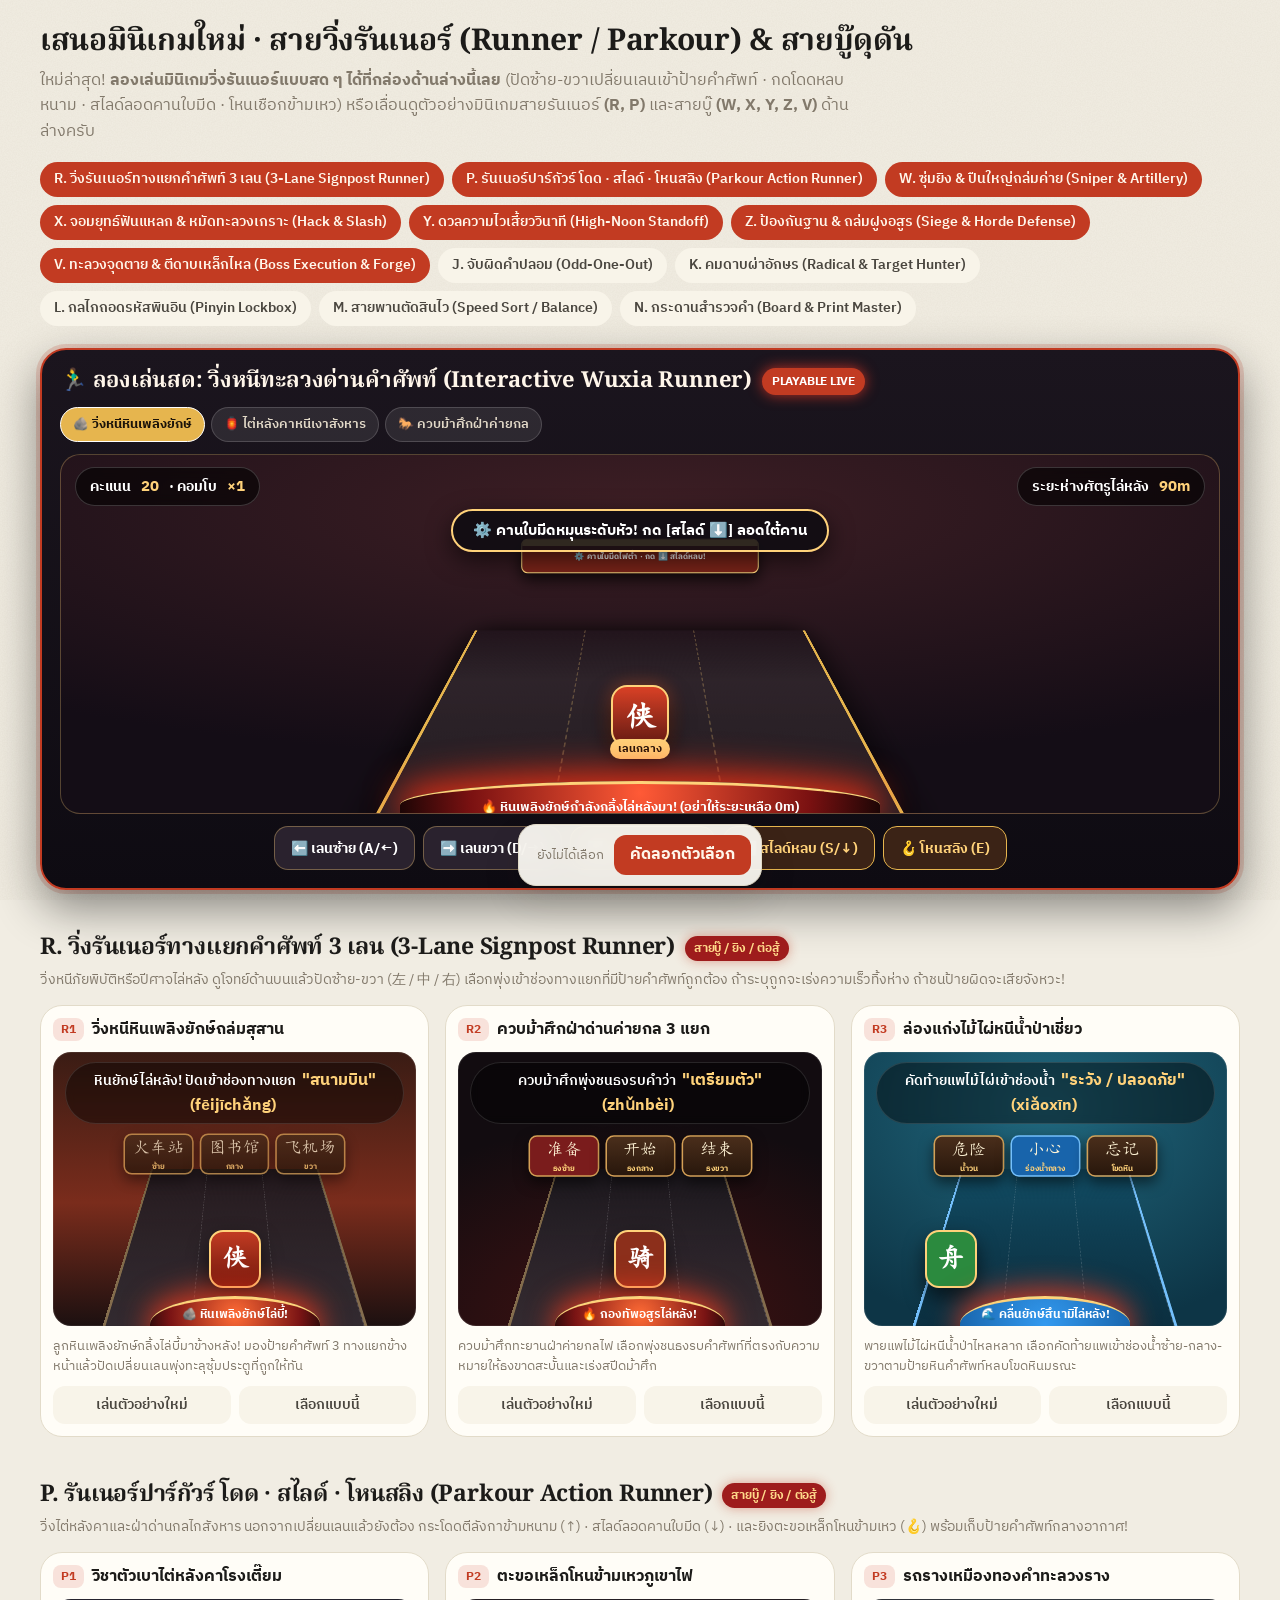
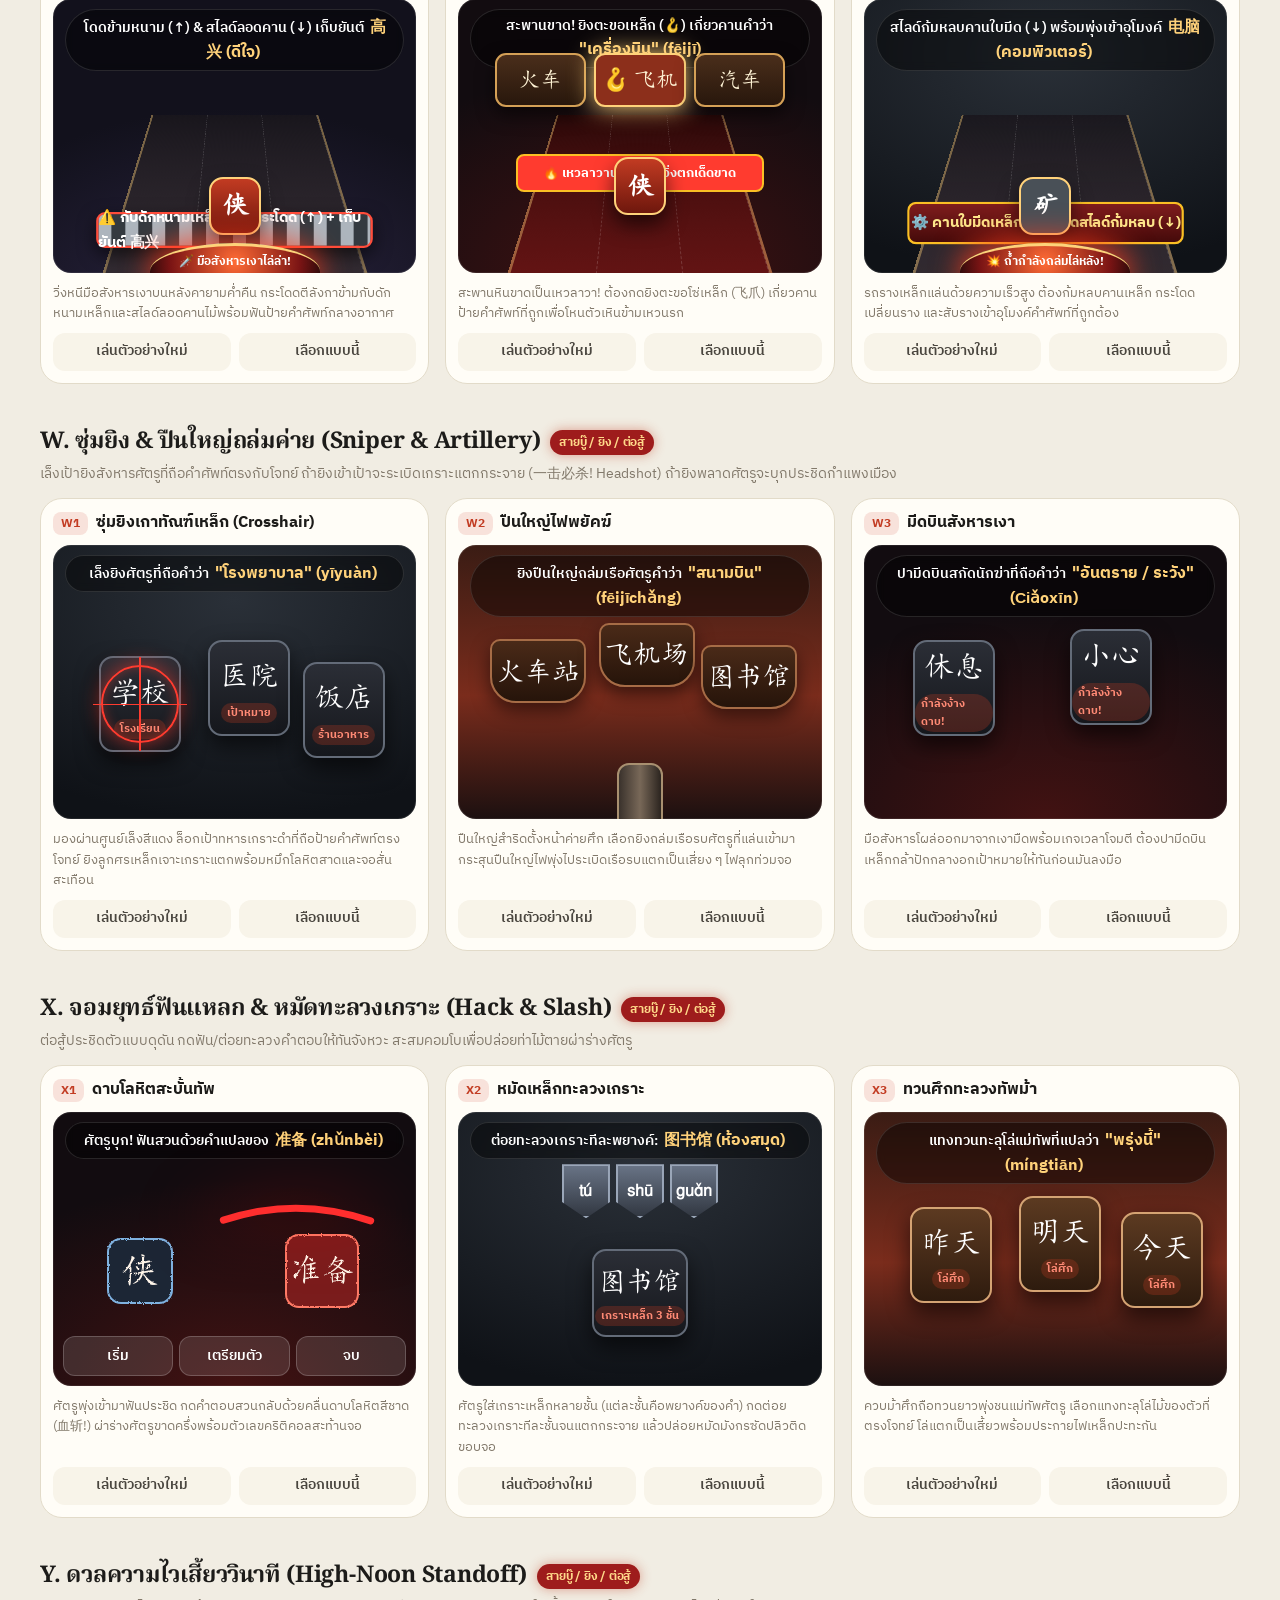
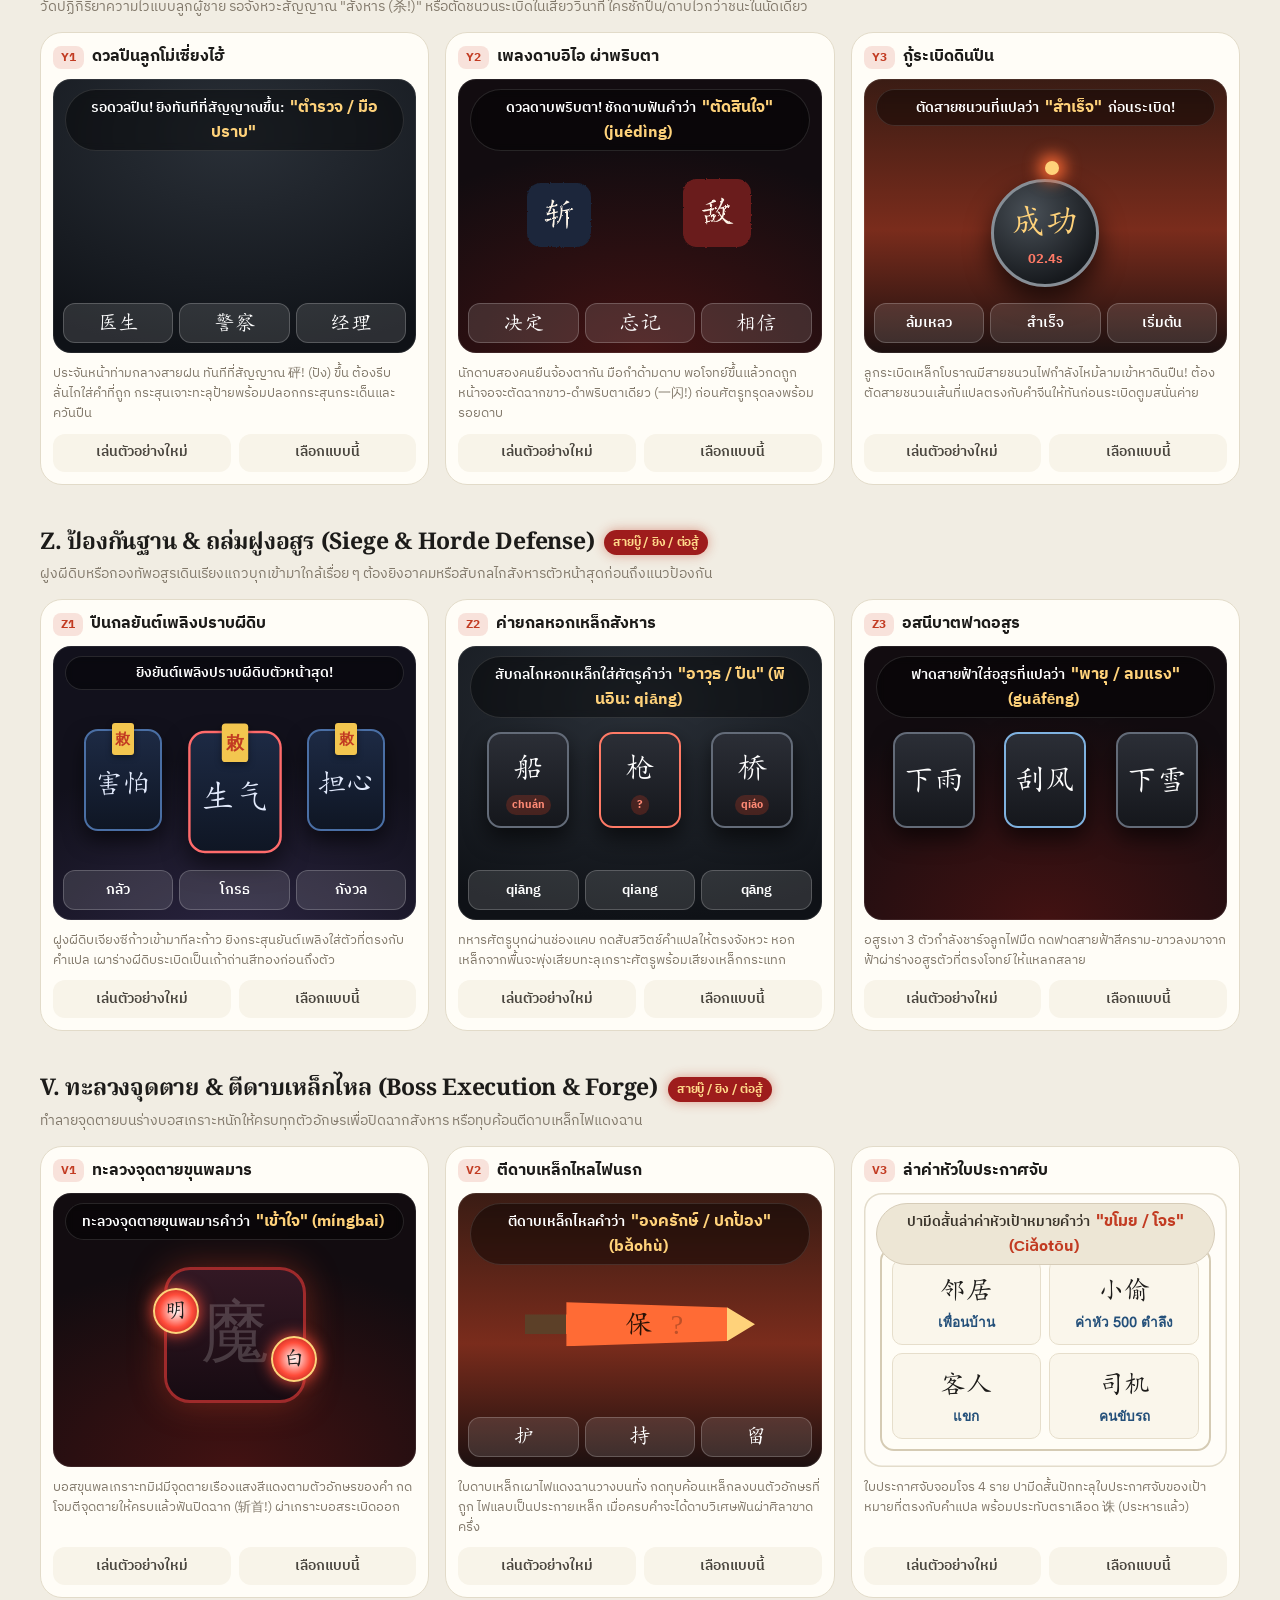
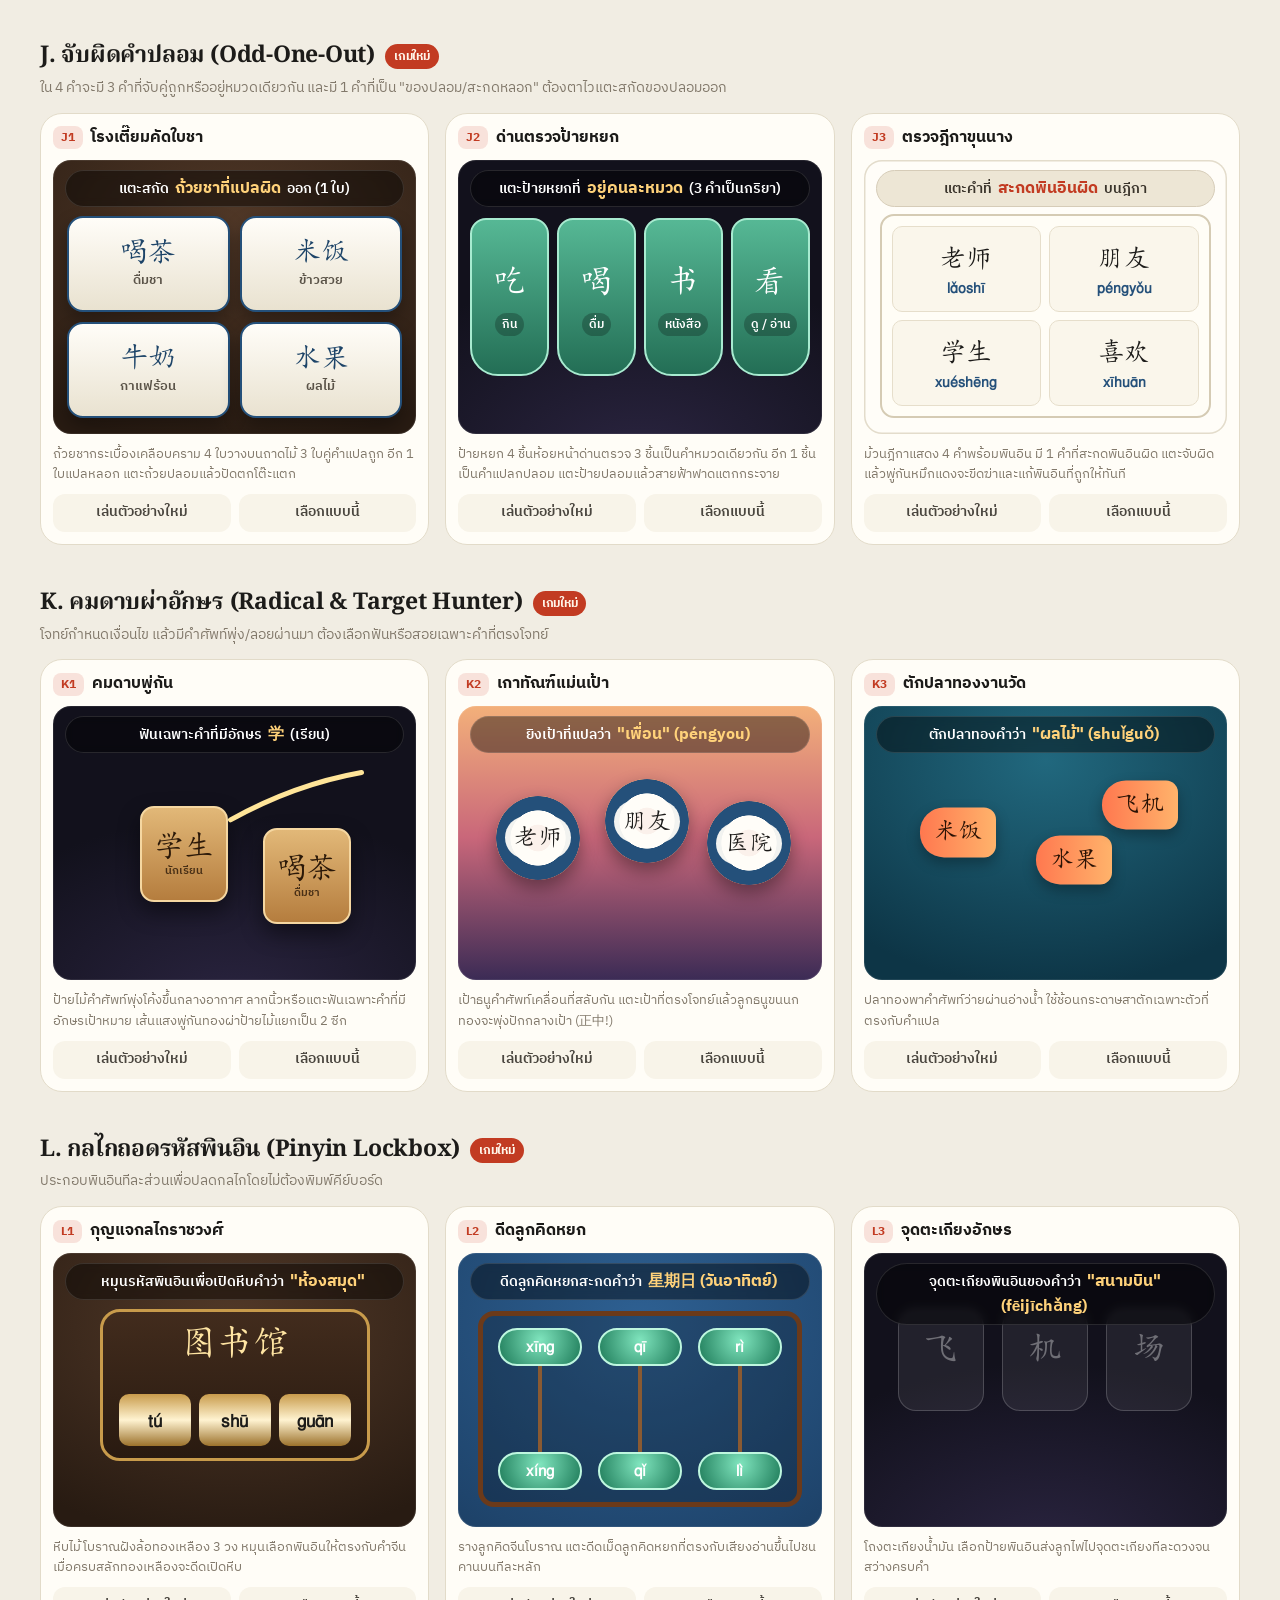
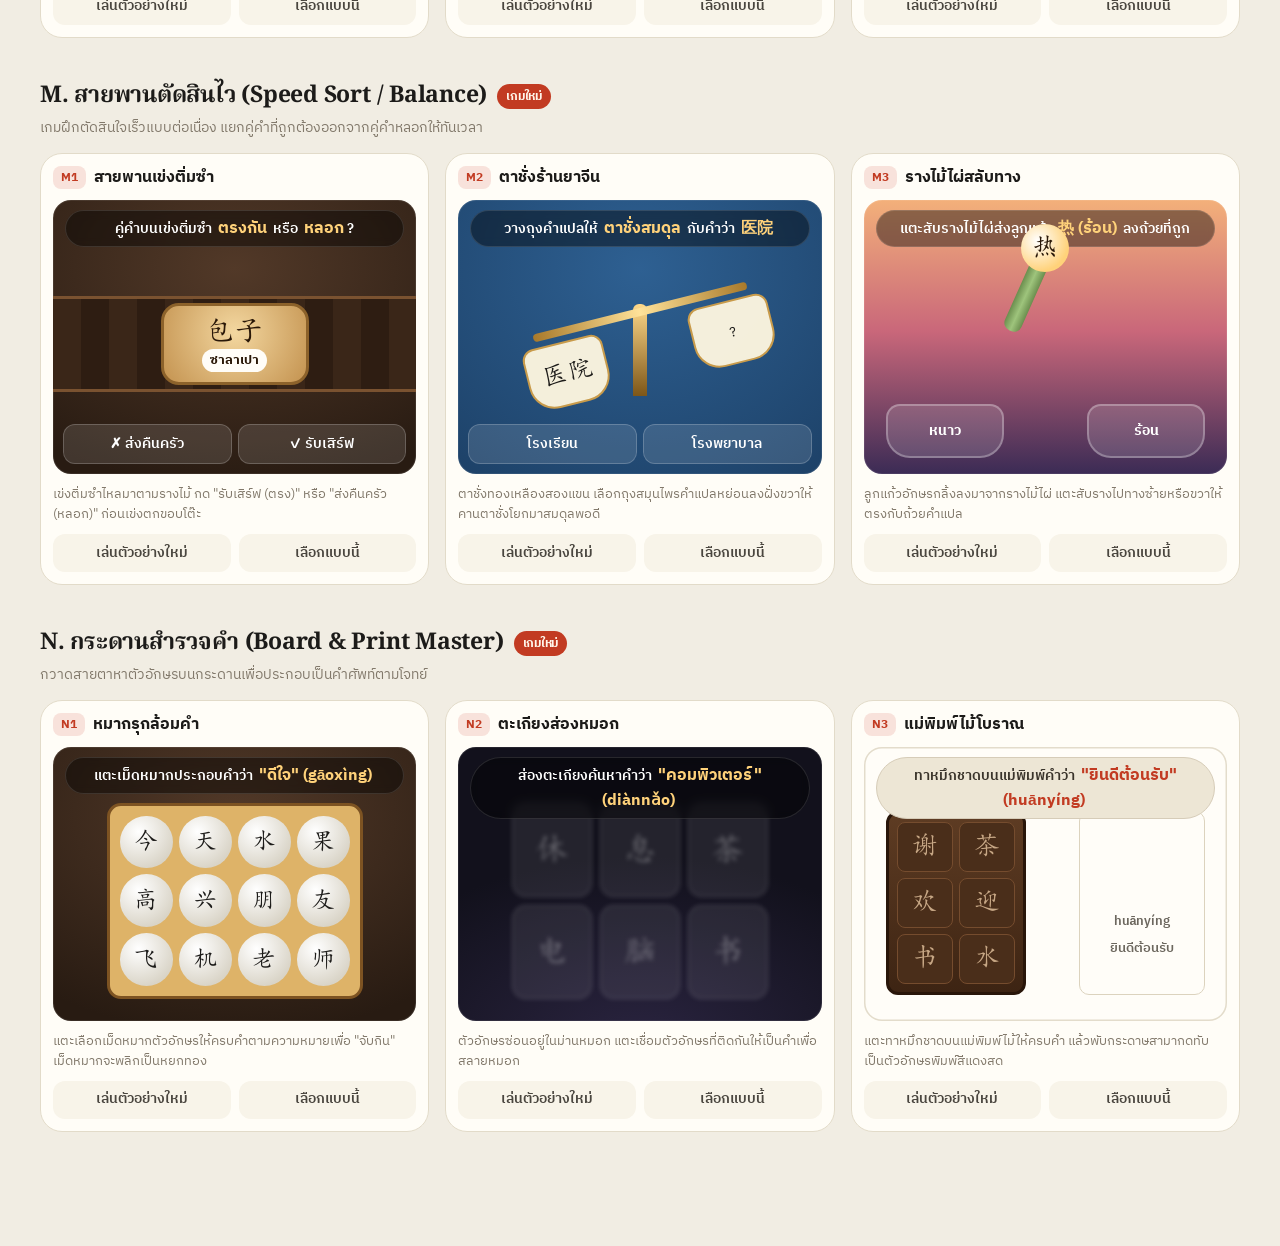
==== commit f407878f: "feat(proto): add interactive playable Wuxia Runner game + R & P runner showcases" ====
--- a/proto/games3.html
+++ b/proto/games3.html
@@ -171,16 +171,116 @@
   .paper-sheet .hz { font-size: 38px; color: var(--seal); filter: url(#rough); opacity: 0; transform: scale(.8); transition: opacity .3s, transform .35s; }
   .paper-sheet.stamped .hz { opacity: 1; transform: scale(1); }
   .paper-sheet small { font: 600 12.5px var(--ui); color: #6c675e; }
+
+  /* ===== RUNNER SHOWCASE STYLES (R, P) ===== */
+  .run-persp { position: absolute; inset: 0; perspective: 260px; overflow: hidden; }
+  .run-road { position: absolute; left: 12%; right: 12%; top: 38px; bottom: -18px; background: linear-gradient(180deg, rgba(25,22,28,.9) 0%, rgba(52,44,50,.96) 100%); transform: rotateX(42deg); transform-origin: 50% 100%; border-left: 3px solid rgba(255,210,122,.4); border-right: 3px solid rgba(255,210,122,.4); display: grid; grid-template-columns: repeat(3, 1fr); }
+  .run-road > i { border-right: 1.5px dashed rgba(255,255,255,.18); }
+  .run-gate-row { position: absolute; left: 10%; right: 10%; top: 64px; display: grid; grid-template-columns: repeat(3, 1fr); gap: 8px; z-index: 14; transform-origin: 50% 50%; }
+  .run-sign { height: 54px; border-radius: 11px; background: linear-gradient(180deg, #4a2e1b, #28170c); border: 2px solid #d4a056; color: #fff4d6; display: flex; flex-direction: column; align-items: center; justify-content: center; box-shadow: 0 8px 18px rgba(0,0,0,.55); font-size: 22px; }
+  .run-sign small { font: 700 10px var(--ui); color: #ffd27a; }
+  .run-hero { position: absolute; left: 50%; bottom: 38px; width: 52px; height: 58px; border-radius: 14px; background: linear-gradient(180deg, #c23b22, #6e170d); border: 2px solid #ffd27a; color: #fff; display: grid; place-items: center; font: 700 26px var(--hz); transform: translate(-50%, 0); z-index: 22; box-shadow: 0 10px 20px rgba(0,0,0,.6); transition: left .26s cubic-bezier(.25,.95,.3,1), transform .24s; }
+  .run-chaser { position: absolute; left: 50%; bottom: -26px; width: 170px; height: 56px; border-radius: 50% 50% 0 0; background: radial-gradient(circle at 50% 30%, #ff6b35, #7a1414 70%, #1a0808); border-top: 3px solid #ffd27a; transform: translateX(-50%); z-index: 26; display: flex; align-items: flex-start; justify-content: center; padding-top: 6px; font: 800 12px var(--ui); color: #fff; box-shadow: 0 -8px 28px rgba(255,60,30,.75); }
+  .run-obs { position: absolute; left: 16%; right: 16%; height: 32px; z-index: 16; display: flex; align-items: center; justify-content: center; font: 700 13px var(--ui); border-radius: 8px; }
+  .run-obs.spike { background: repeating-linear-gradient(90deg, #adb5bd 0 12px, #343a40 12px 24px); border: 2px solid #ff4d3b; color: #fff; box-shadow: 0 6px 16px rgba(0,0,0,.6); }
+  .run-obs.beam { background: linear-gradient(180deg, #7f1d1d, #450a0a); border: 2px solid #fbbf24; color: #fde68a; height: 38px; }
+
+  /* ===== INTERACTIVE PLAYABLE RUNNER GAME STAGE ===== */
+  .play-runner-card { margin: 22px 0 32px; background: linear-gradient(180deg, #1b151e, #0e0b12); border: 2px solid #c23b22; border-radius: 26px; padding: 18px; color: #fff; box-shadow: 0 18px 46px rgba(0,0,0,.45), 0 0 0 4px rgba(194,59,34,.18); }
+  .pr-head { display: flex; align-items: center; justify-content: space-between; gap: 12px; flex-wrap: wrap; margin-bottom: 12px; }
+  .pr-head h2 { font-family: var(--display); font-size: 22px; display: flex; align-items: center; gap: 10px; color: #fff6ea; }
+  .pr-head .live-pill { background: #c23b22; color: #fff; font: 700 12px var(--ui); padding: 4px 10px; border-radius: 99px; box-shadow: 0 0 14px rgba(255,60,40,.7); }
+  .pr-themes { display: flex; gap: 6px; flex-wrap: wrap; }
+  .pr-themes button { padding: 6px 12px; border-radius: 99px; font: 600 12.5px var(--ui); background: rgba(255,255,255,.09); color: #e2d9c8; border: 1px solid rgba(255,255,255,.16); cursor: pointer; }
+  .pr-themes button.on { background: #e6b54e; color: #1c140a; border-color: #fff; font-weight: 700; }
+  .pr-stage { position: relative; height: 360px; border-radius: 20px; overflow: hidden; background: radial-gradient(120% 100% at 50% 15%, #3d1e24 0%, #140d16 70%); border: 1.5px solid rgba(255,210,122,.28); user-select: none; -webkit-user-select: none; touch-action: none; }
+  .pr-stage[data-theme="roof"] { background: radial-gradient(120% 100% at 50% 10%, #233052 0%, #0d1222 75%); }
+  .pr-stage[data-theme="horse"] { background: linear-gradient(180deg, #522116 0%, #24100e 65%, #120909 100%); }
+  .pr-hud { position: absolute; left: 14px; right: 14px; top: 12px; z-index: 30; display: flex; align-items: center; justify-content: space-between; gap: 10px; pointer-events: none; }
+  .pr-stat { background: rgba(0,0,0,.58); backdrop-filter: blur(6px); border: 1px solid rgba(255,255,255,.18); padding: 6px 14px; border-radius: 99px; font: 700 13.5px var(--ui); display: flex; align-items: center; gap: 10px; }
+  .pr-stat b { color: #ffd27a; font-size: 15px; }
+  .pr-prompt { position: absolute; left: 50%; top: 54px; transform: translateX(-50%); z-index: 30; background: rgba(15,12,18,.86); border: 2px solid #ffd27a; padding: 7px 20px; border-radius: 99px; font: 700 15px var(--ui); color: #fff; white-space: nowrap; box-shadow: 0 8px 24px rgba(0,0,0,.6); text-align: center; }
+  .pr-prompt b { color: #ffd27a; font-size: 17px; margin: 0 4px; }
+  .pr-world { position: absolute; inset: 0; perspective: 320px; overflow: hidden; }
+  .pr-track { position: absolute; left: 50%; bottom: -30px; width: min(560px, 92%); height: 310px; transform: translateX(-50%) rotateX(46deg); transform-origin: 50% 100%; background: linear-gradient(180deg, rgba(20,16,24,.35) 0%, rgba(46,36,42,.95) 35%, #241c22 100%); border-left: 4px solid #e6b54e; border-right: 4px solid #e6b54e; display: grid; grid-template-columns: repeat(3, 1fr); box-shadow: 0 0 50px rgba(0,0,0,.8); }
+  .pr-lane-col { position: relative; border-right: 2px dashed rgba(255,210,122,.25); cursor: pointer; transition: background .15s; }
+  .pr-lane-col:last-child { border-right: none; }
+  .pr-lane-col:hover { background: rgba(255,210,122,.06); }
+  .pr-entities { position: absolute; inset: 0; pointer-events: none; z-index: 20; }
+  .pr-gate { position: absolute; transform: translate(-50%, -50%); width: 112px; height: 68px; border-radius: 14px; background: linear-gradient(180deg, #52321c, #2b180b); border: 2.5px solid #e6b54e; color: #fff6ea; display: flex; flex-direction: column; align-items: center; justify-content: center; box-shadow: 0 10px 24px rgba(0,0,0,.65); pointer-events: auto; cursor: pointer; }
+  .pr-gate .hz { font-size: 27px; line-height: 1.05; }
+  .pr-gate small { font: 700 10.5px var(--ui); color: #ffd27a; opacity: .9; }
+  .pr-hazard { position: absolute; left: 50%; transform: translate(-50%, -50%); width: min(440px, 82%); height: 48px; border-radius: 12px; display: flex; align-items: center; justify-content: center; gap: 10px; font: 800 15px var(--ui); box-shadow: 0 12px 28px rgba(0,0,0,.75); pointer-events: auto; cursor: pointer; }
+  .pr-hazard.jump { background: repeating-linear-gradient(135deg, #9e1c1c 0 14px, #2b2d38 14px 28px); border: 2.5px solid #ff5a4d; color: #fff; }
+  .pr-hazard.slide { background: linear-gradient(180deg, #ffd27a 0 18%, #7a2419 18% 100%); border: 2.5px solid #ffd27a; color: #fff; height: 64px; }
+  .pr-hazard.rope { background: radial-gradient(ellipse at center, #09060c 0%, #3b1111 75%, #ff4d3b 100%); border: 2.5px dashed #ff9d3b; color: #ffd27a; height: 56px; }
+  .pr-player { position: absolute; bottom: 54px; width: 64px; height: 74px; transform: translate(-50%, 0); z-index: 25; transition: left .2s cubic-bezier(.22,.95,.3,1), transform .22s cubic-bezier(.2,.9,.3,1); pointer-events: none; display: flex; flex-direction: column; align-items: center; justify-content: center; }
+  .pr-player-body { width: 58px; height: 62px; border-radius: 16px; background: linear-gradient(180deg, #d94126, #7a180cb8); border: 2.5px solid #ffd27a; box-shadow: 0 12px 24px rgba(0,0,0,.75), 0 0 18px rgba(255,100,50,.45); display: grid; place-items: center; font: 700 30px var(--hz); color: #fff; position: relative; }
+  .pr-player.jumping .pr-player-body { transform: translateY(-68px) rotate(-360deg) scale(1.18); transition: transform .48s cubic-bezier(.2,.85,.35,1); box-shadow: 0 38px 32px rgba(0,0,0,.5), 0 0 26px #ffd27a; }
+  .pr-player.sliding .pr-player-body { transform: translateY(18px) scaleY(.52) scaleX(1.22); transition: transform .22s ease-out; border-color: #63e6be; }
+  .pr-player.roping .pr-player-body { transform: translateY(-82px) rotate(-14deg) scale(1.15); transition: transform .48s cubic-bezier(.2,.85,.35,1); border-color: #ffd27a; }
+  .pr-rope-line { position: absolute; left: 50%; bottom: 56px; width: 3px; height: 0; background: #ffd27a; transform-origin: bottom center; opacity: 0; box-shadow: 0 0 10px #ffd27a; }
+  .pr-player.roping .pr-rope-line { height: 140px; opacity: 1; transform: rotate(12deg); }
+  .pr-player-state { font: 800 11px var(--ui); background: #ffd27a; color: #1c1208; padding: 1px 8px; border-radius: 99px; margin-top: -8px; z-index: 2; }
+  .pr-monster { position: absolute; left: 50%; bottom: -16px; transform: translateX(-50%); width: min(480px, 90%); height: 48px; border-radius: 50% 50% 0 0; background: radial-gradient(circle at 50% 20%, #ff5a36, #7a1111 70%, #1a0505); border-top: 3px solid #ffd27a; z-index: 28; display: flex; align-items: center; justify-content: center; gap: 10px; font: 800 13px var(--ui); color: #fff; box-shadow: 0 -10px 34px rgba(255,50,20,.85); transition: height .3s; }
+  .pr-controls { display: flex; align-items: center; justify-content: space-between; gap: 10px; margin-top: 12px; flex-wrap: wrap; }
+  .pr-btns { display: flex; gap: 8px; flex-wrap: wrap; flex: 1; justify-content: center; }
+  .pr-btns button { height: 44px; padding: 0 16px; border-radius: 14px; font: 700 14px var(--ui); background: #2a222e; color: #fff; border: 1.5px solid rgba(255,210,122,.35); cursor: pointer; display: flex; align-items: center; gap: 6px; transition: transform .1s, background .15s; }
+  .pr-btns button:active, .pr-btns button.flash-btn { transform: scale(.94); background: #c23b22; border-color: #ffd27a; }
+  .pr-btns button.act-btn { background: #3b2316; border-color: #e6b54e; color: #ffd27a; }
 </style>
 </head>
 <body>
 <svg width="0" height="0" style="position:absolute" aria-hidden="true"><filter id="rough" x="-10%" y="-10%" width="120%" height="120%"><feTurbulence type="fractalNoise" baseFrequency=".85" numOctaves="2" seed="4" result="n"/><feDisplacementMap in="SourceGraphic" in2="n" scale="2.4" xChannelSelector="R" yChannelSelector="G"/></filter></svg>
 <div class="wrap">
   <div class="top">
-    <h1>เสนอมินิเกมใหม่ · สายบู๊ / ยิง / ต่อสู้ดิบ ๆ (Wuxia & Battlefield)</h1>
-    <p>ด้านบนสุดคือ <b>5 เกมสายบู๊-ยิง-ต่อสู้ดุดัน (W, X, Y, Z, V)</b> พร้อมเอฟเฟกต์จอสั่น หมึกโลหิต คมดาบ และดินปืน ส่วนด้านล่างเป็น 5 เกมแนวโรงเตี๊ยม/ปริศนา กด <b>"เลือกแบบนี้"</b> ในแบบที่ชอบ แล้วกด <b>"คัดลอกตัวเลือก"</b> ด้านล่างส่งในแชตได้เลยครับ</p>
+    <h1>เสนอมินิเกมใหม่ · สายวิ่งรันเนอร์ (Runner / Parkour) & สายบู๊ดุดัน</h1>
+    <p>ใหม่ล่าสุด! <b>ลองเล่นมินิเกมวิ่งรันเนอร์แบบสด ๆ ได้ที่กล่องด้านล่างนี้เลย</b> (ปัดซ้าย-ขวาเปลี่ยนเลนเข้าป้ายคำศัพท์ · กดโดดหลบหนาม · สไลด์ลอดคานใบมีด · โหนเชือกข้ามเหว) หรือเลื่อนดูตัวอย่างมินิเกมสายรันเนอร์ <b>(R, P)</b> และสายบู๊ <b>(W, X, Y, Z, V)</b> ด้านล่างครับ</p>
     <nav class="toc" id="toc"></nav>
   </div>
+
+  <!-- INTERACTIVE PLAYABLE RUNNER STAGE -->
+  <div class="play-runner-card" id="playRunnerCard">
+    <div class="pr-head">
+      <h2>🏃‍♂️ ลองเล่นสด: วิ่งหนีทะลวงด่านคำศัพท์ (Interactive Wuxia Runner) <span class="live-pill">PLAYABLE LIVE</span></h2>
+      <div class="pr-themes" id="prThemes">
+        <button class="on" data-th="boulder">🪨 วิ่งหนีหินเพลิงยักษ์</button>
+        <button data-th="roof">🏮 ไต่หลังคาหนีเงาสังหาร</button>
+        <button data-th="horse">🐎 ควบม้าศึกฝ่าค่ายกล</button>
+      </div>
+    </div>
+    <div class="pr-stage" id="prStage" data-theme="boulder">
+      <div class="pr-hud">
+        <div class="pr-stat">คะแนน <b id="prScore">0</b> · คอมโบ <b id="prCombo">×0</b></div>
+        <div class="pr-stat">ระยะห่างศัตรูไล่หลัง <b id="prDist">80m</b></div>
+      </div>
+      <div class="pr-prompt" id="prPrompt">เตรียมวิ่ง! เลือกเลนให้ตรงคำแปล หรือ โดด/สไลด์/โหนเชือกหลบกับดัก</div>
+      <div class="pr-world">
+        <div class="pr-track" id="prTrack">
+          <div class="pr-lane-col" data-lane="0"></div>
+          <div class="pr-lane-col" data-lane="1"></div>
+          <div class="pr-lane-col" data-lane="2"></div>
+        </div>
+      </div>
+      <div class="pr-entities" id="prEntities"></div>
+      <div class="pr-player" id="prPlayer" style="left:50%">
+        <div class="pr-rope-line"></div>
+        <div class="pr-player-body" id="prHeroIcon">侠</div>
+        <div class="pr-player-state" id="prStateTxt">วิ่ง</div>
+      </div>
+      <div class="pr-monster" id="prMonster">🔥 หินเพลิงยักษ์กำลังกลิ้งไล่หลังมา! (อย่าให้ระยะเหลือ 0m)</div>
+    </div>
+    <div class="pr-controls">
+      <div class="pr-btns">
+        <button id="btnL" title="ปุ่มซ้าย / A">⬅️ เลนซ้าย (A/←)</button>
+        <button id="btnR" title="ปุ่มขวา / D">➡️ เลนขวา (D/→)</button>
+        <button id="btnJump" class="act-btn" title="ปุ่มขึ้น / W / Space">⬆️ กระโดด (W/↑)</button>
+        <button id="btnSlide" class="act-btn" title="ปุ่มลง / S">⬇️ สไลด์หลบ (S/↓)</button>
+        <button id="btnRope" class="act-btn" title="ปุ่ม E">🪝 โหนสลิง (E)</button>
+      </div>
+    </div>
+  </div>
+
   <div id="secs"></div>
 </div>
 <div class="out"><span id="outTxt">ยังไม่ได้เลือก</span><button id="outCopy">คัดลอกตัวเลือก</button></div>
@@ -215,6 +315,16 @@
 }
 
 const SECTIONS = [
+  { id: 'runner', act: true, name: 'R. วิ่งรันเนอร์ทางแยกคำศัพท์ 3 เลน (3-Lane Signpost Runner)', desc: 'วิ่งหนีภัยพิบัติหรือปีศาจไล่หลัง ดูโจทย์ด้านบนแล้วปัดซ้าย-ขวา (左 / 中 / 右) เลือกพุ่งเข้าช่องทางแยกที่มีป้ายคำศัพท์ถูกต้อง ถ้าระบุถูกจะเร่งความเร็วทิ้งห่าง ถ้าชนป้ายผิดจะเสียจังหวะ!', vars: [
+    { k: 'R1', name: 'วิ่งหนีหินเพลิงยักษ์ถล่มสุสาน', bg: 'war', d: 'ลูกหินเพลิงยักษ์กลิ้งไล่บี้มาข้างหลัง! มองป้ายคำศัพท์ 3 ทางแยกข้างหน้าแล้วปัดเปลี่ยนเลนพุ่งทะลุซุ้มประตูที่ถูกให้ทัน' },
+    { k: 'R2', name: 'ควบม้าศึกฝ่าด่านค่ายกล 3 แยก', bg: 'blood', d: 'ควบม้าศึกทะยานฝ่าค่ายกลไฟ เลือกพุ่งชนธงรบคำศัพท์ที่ตรงกับความหมายให้ธงขาดสะบั้นและเร่งสปีดม้าศึก' },
+    { k: 'R3', name: 'ล่องแก่งไม้ไผ่หนีน้ำป่าเชี่ยว', bg: 'water', d: 'พายแพไม้ไผ่หนีน้ำป่าไหลหลาก เลือกคัดท้ายแพเข้าช่องน้ำซ้าย-กลาง-ขวาตามป้ายหินคำศัพท์หลบโขดหินมรณะ' }
+  ]},
+  { id: 'parkour', act: true, name: 'P. รันเนอร์ปาร์กัวร์ โดด · สไลด์ · โหนสลิง (Parkour Action Runner)', desc: 'วิ่งไต่หลังคาและฝ่าด่านกลไกสังหาร นอกจากเปลี่ยนเลนแล้วยังต้อง กระโดดตีลังกาข้ามหนาม (↑) · สไลด์ลอดคานใบมีด (↓) · และยิงตะขอเหล็กโหนข้ามเหว (🪝) พร้อมเก็บป้ายคำศัพท์กลางอากาศ!', vars: [
+    { k: 'P1', name: 'วิชาตัวเบาไต่หลังคาโรงเตี๊ยม', bg: 'night', d: 'วิ่งหนีมือสังหารเงาบนหลังคายามค่ำคืน กระโดดตีลังกาข้ามกับดักหนามเหล็กและสไลด์ลอดคานไม้พร้อมฟันป้ายคำศัพท์กลางอากาศ' },
+    { k: 'P2', name: 'ตะขอเหล็กโหนข้ามเหวภูเขาไฟ', bg: 'blood', d: 'สะพานหินขาดเป็นเหวลาวา! ต้องกดยิงตะขอโซ่เหล็ก (飞爪) เกี่ยวคานป้ายคำศัพท์ที่ถูกเพื่อโหนตัวเหินข้ามเหวนรก' },
+    { k: 'P3', name: 'รถรางเหมืองทองคำทะลวงราง', bg: 'iron', d: 'รถรางเหล็กแล่นด้วยความเร็วสูง ต้องก้มหลบคานเหล็ก กระโดดเปลี่ยนราง และสับรางเข้าอุโมงค์คำศัพท์ที่ถูกต้อง' }
+  ]},
   { id: 'sniper', act: true, name: 'W. ซุ่มยิง & ปืนใหญ่ถล่มค่าย (Sniper & Artillery)', desc: 'เล็งเป้ายิงสังหารศัตรูที่ถือคำศัพท์ตรงกับโจทย์ ถ้ายิงเข้าเป้าจะระเบิดเกราะแตกกระจาย (一击必杀! Headshot) ถ้ายิงพลาดศัตรูจะบุกประชิดกำแพงเมือง', vars: [
     { k: 'W1', name: 'ซุ่มยิงเกาทัณฑ์เหล็ก (Crosshair)', bg: 'iron', d: 'มองผ่านศูนย์เล็งสีแดง ล็อกเป้าทหารเกราะดำที่ถือป้ายคำศัพท์ตรงโจทย์ ยิงลูกศรเหล็กเจาะเกราะแตกพร้อมหมึกโลหิตสาดและจอสั่นสะเทือน' },
     { k: 'W2', name: 'ปืนใหญ่ไฟพยัคฆ์', bg: 'war', d: 'ปืนใหญ่สำริดตั้งหน้าค่ายศึก เลือกยิงถล่มเรือรบศัตรูที่แล่นเข้ามา กระสุนปืนใหญ่ไฟพุ่งไประเบิดเรือรบแตกเป็นเสี่ยง ๆ ไฟลุกท่วมจอ' },
@@ -773,6 +883,293 @@
   await W(1400);
 };
 
+/* ===== R1: 3-Lane Boulder Temple Signpost Runner ===== */
+DEMOS.R1 = async (el, W) => {
+  el.innerHTML = `<div class="goal-b">หินยักษ์ไล่หลัง! ปัดเข้าช่องทางแยก <b>"สนามบิน" (fēijīchǎng)</b></div>
+    <div class="run-persp"><div class="run-road"><i></i><i></i><i></i></div></div>
+    <div class="run-gate-row" id="r1Row"><div class="run-sign hz">火车站<small>ซ้าย</small></div><div class="run-sign hz">图书馆<small>กลาง</small></div><div class="run-sign hz" id="r1Right">飞机场<small>ขวา</small></div></div>
+    <div class="run-hero" id="r1Hero">侠</div>
+    <div class="run-chaser">🪨 หินเพลิงยักษ์ไล่บี้!</div>`;
+  const row = $('#r1Row', el), hero = $('#r1Hero', el), right = $('#r1Right', el);
+  row.animate([{ top: '52px', transform: 'scale(.68)', opacity: .7 }, { top: '165px', transform: 'scale(1.08)', opacity: 1 }], { duration: 1150, easing: 'ease-in', fill: 'forwards' });
+  await W(560);
+  hero.style.left = '76%';
+  await W(520);
+  right.style.borderColor = '#5cd68d'; right.style.background = '#1d6e42';
+  const [x, y] = at(hero, el);
+  burst(el, x, y - 16, { n: 26, color: '#ffd27a', dist: 85 });
+  floatText(el, x - 20, y - 48, 'ทะลุด่าน! เร่งสปีด +25', 'crit');
+  await W(1400);
+};
+
+/* ===== R2: Warhorse Cavalry Fork ===== */
+DEMOS.R2 = async (el, W) => {
+  el.innerHTML = `<div class="goal-b">ควบม้าศึกพุ่งชนธงรบคำว่า <b>"เตรียมตัว" (zhǔnbèi)</b></div>
+    <div class="run-persp"><div class="run-road"><i></i><i></i><i></i></div></div>
+    <div class="run-gate-row" id="r2Row"><div class="run-sign hz" id="r2Left" style="background:#7a1c1c">准备<small>ธงซ้าย</small></div><div class="run-sign hz">开始<small>ธงกลาง</small></div><div class="run-sign hz">结束<small>ธงขวา</small></div></div>
+    <div class="run-hero" id="r2Hero" style="background:#8c2f1b">骑</div>
+    <div class="run-chaser">🔥 กองทัพอสูรไล่หลัง!</div>`;
+  const row = $('#r2Row', el), hero = $('#r2Hero', el), left = $('#r2Left', el);
+  row.animate([{ top: '52px', transform: 'scale(.68)' }, { top: '165px', transform: 'scale(1.08)' }], { duration: 1100, easing: 'ease-in', fill: 'forwards' });
+  await W(520);
+  hero.style.left = '24%';
+  await W(520);
+  flash(el, 'rgba(255,90,40,.45)', 200); quake(el, 8);
+  left.style.transform = 'scale(1.2) rotate(-12deg)'; left.style.opacity = '0';
+  const [x, y] = at(hero, el);
+  burst(el, x, y - 16, { n: 28, color: '#ff5a36', dist: 90 });
+  floatText(el, x + 20, y - 48, 'ทวนสะบั้นธง! +30', 'crit');
+  await W(1400);
+};
+
+/* ===== R3: Bamboo Raft Rapids Escape ===== */
+DEMOS.R3 = async (el, W) => {
+  el.innerHTML = `<div class="goal-b">คัดท้ายแพไม้ไผ่เข้าช่องน้ำ <b>"ระวัง / ปลอดภัย" (xiǎoxīn)</b></div>
+    <div class="run-persp"><div class="run-road" style="background:linear-gradient(180deg,#124e66,#0b2d3d);border-color:#74c0fc"><i></i><i></i><i></i></div></div>
+    <div class="run-gate-row" id="r3Row"><div class="run-sign hz">危险<small>น้ำวน</small></div><div class="run-sign hz" id="r3Mid" style="background:#1864ab;border-color:#74c0fc">小心<small>ร่องน้ำกลาง</small></div><div class="run-sign hz">忘记<small>โขดหิน</small></div></div>
+    <div class="run-hero" id="r3Hero" style="background:#2b8a3e;left:24%">舟</div>
+    <div class="run-chaser" style="background:radial-gradient(circle,#339af0,#1864ab)">🌊 คลื่นยักษ์สึนามิไล่หลัง!</div>`;
+  const row = $('#r3Row', el), hero = $('#r3Hero', el);
+  row.animate([{ top: '52px', transform: 'scale(.68)' }, { top: '165px', transform: 'scale(1.08)' }], { duration: 1100, easing: 'ease-in', fill: 'forwards' });
+  await W(520);
+  hero.style.left = '50%';
+  await W(520);
+  const [x, y] = at(hero, el);
+  burst(el, x, y - 16, { n: 26, color: '#74c0fc', dist: 85 });
+  floatText(el, x, y - 48, 'โต้คลื่นผ่านฉลุย! +25', 'big');
+  await W(1400);
+};
+
+/* ===== P1: Rooftop Parkour Jump & Slide ===== */
+DEMOS.P1 = async (el, W) => {
+  el.innerHTML = `<div class="goal-b">โดดข้ามหนาม (↑) & สไลด์ลอดคาน (↓) เก็บยันต์ <b>高兴 (ดีใจ)</b></div>
+    <div class="run-persp"><div class="run-road"><i></i><i></i><i></i></div></div>
+    <div class="run-obs spike" id="p1Obs" style="top:64px">⚠️ กับดักหนามเหล็ก · กดกระโดด (↑) + เก็บยันต์ 高兴</div>
+    <div class="run-hero" id="p1Hero">侠</div>
+    <div class="run-chaser">🗡️ มือสังหารเงาไล่ล่า!</div>`;
+  const obs = $('#p1Obs', el), hero = $('#p1Hero', el);
+  obs.animate([{ top: '64px', transform: 'scale(.68)' }, { top: '215px', transform: 'scale(1.12)' }], { duration: 1150, easing: 'ease-in', fill: 'forwards' });
+  await W(560);
+  hero.animate([{ transform: 'translate(-50%,0) scale(1)' }, { transform: 'translate(-50%,-72px) rotate(-360deg) scale(1.22)', offset: .5 }, { transform: 'translate(-50%,0) scale(1)' }], { duration: 540, easing: 'cubic-bezier(.2,.85,.35,1)' });
+  await W(260);
+  const [x, y] = at(hero, el);
+  burst(el, x, y - 45, { n: 26, color: '#ffd27a', dist: 85 });
+  floatText(el, x, y - 72, 'ตีลังกาคว้ายันต์! +30', 'crit');
+  await W(1350);
+};
+
+/* ===== P2: Grappling Hook Lava Chasm ===== */
+DEMOS.P2 = async (el, W) => {
+  el.innerHTML = `<div class="goal-b">สะพานขาด! ยิงตะขอเหล็ก (🪝) เกี่ยวคานคำว่า <b>"เครื่องบิน" (fēijī)</b></div>
+    <div class="run-persp"><div class="run-road" style="background:linear-gradient(180deg,#2b0909,#661414)"><i></i><i></i><i></i></div></div>
+    <div class="run-gate-row" style="top:54px"><div class="run-sign hz">火车</div><div class="run-sign hz" id="p2Beam" style="border-color:#ffd27a;background:#8c2f1b">🪝 飞机</div><div class="run-sign hz">汽车</div></div>
+    <div class="run-obs beam" style="top:155px;background:#ff3b2f;color:#fff">🔥 เหวลาวานรก! ห้ามวิ่งตกเด็ดขาด</div>
+    <div class="run-hero" id="p2Hero">侠</div>`;
+  const hero = $('#p2Hero', el), beam = $('#p2Beam', el);
+  await W(550);
+  beam.style.boxShadow = '0 0 24px #ffd27a';
+  hero.animate([{ transform: 'translate(-50%,0)' }, { transform: 'translate(-50%,-95px) rotate(-18deg) scale(1.18)', offset: .55 }, { transform: 'translate(-50%,-20px) scale(1)' }], { duration: 680, easing: 'cubic-bezier(.2,.85,.35,1)', fill: 'forwards' });
+  await W(340);
+  const [x, y] = at(beam, el);
+  burst(el, x, y + 25, { n: 28, color: '#ffd27a', dist: 90 });
+  floatText(el, x, y + 10, '飞爪! โหนสลิงข้ามเหว +35', 'crit');
+  await W(1400);
+};
+
+/* ===== P3: Minecart Duck & Switch Track ===== */
+DEMOS.P3 = async (el, W) => {
+  el.innerHTML = `<div class="goal-b">สไลด์ก้มหลบคานใบมีด (↓) พร้อมพุ่งเข้าอุโมงค์ <b>电脑 (คอมพิวเตอร์)</b></div>
+    <div class="run-persp"><div class="run-road"><i></i><i></i><i></i></div></div>
+    <div class="run-obs beam" id="p3Beam" style="top:64px">⚙️ คานใบมีดเหล็กหมุน · กดสไลด์ก้มหลบ (↓)</div>
+    <div class="run-hero" id="p3Hero" style="background:#495057">矿</div>
+    <div class="run-chaser">💥 ถ้ำกำลังถล่มไล่หลัง!</div>`;
+  const beam = $('#p3Beam', el), hero = $('#p3Hero', el);
+  beam.animate([{ top: '64px', transform: 'scale(.7)' }, { top: '205px', transform: 'scale(1.12)' }], { duration: 1100, easing: 'ease-in', fill: 'forwards' });
+  await W(520);
+  hero.animate([{ transform: 'translate(-50%,0) scaleY(1)' }, { transform: 'translate(-50%,18px) scaleY(.48) scaleX(1.25)', offset: .45 }, { transform: 'translate(-50%,0) scaleY(1)' }], { duration: 540 });
+  await W(260);
+  const [x, y] = at(hero, el);
+  burst(el, x, y, { n: 24, color: '#63e6be', dist: 80 });
+  floatText(el, x, y - 48, 'สไลด์ลอดใบมีด! +25', 'big');
+  await W(1400);
+};
+
+/* ---------- Interactive Playable Runner Engine ---------- */
+function initPlayableRunner() {
+  const stage = $('#prStage'), entBox = $('#prEntities'), player = $('#prPlayer'), stateTxt = $('#prStateTxt');
+  const scoreEl = $('#prScore'), comboEl = $('#prCombo'), distEl = $('#prDist'), promptEl = $('#prPrompt'), monsterEl = $('#prMonster'), heroIcon = $('#prHeroIcon');
+  if (!stage) return;
+
+  const WORDS = [
+    { z: '飞机场', p: 'fēijīchǎng', t: 'สนามบิน', bad: ['火车站', '图书馆'] },
+    { z: '医院', p: 'yīyuàn', t: 'โรงพยาบาล', bad: ['学校', '饭店'] },
+    { z: '准备', p: 'zhǔnbèi', t: 'เตรียมตัว', bad: ['开始', '休息'] },
+    { z: '电脑', p: 'diànnǎo', t: 'คอมพิวเตอร์', bad: ['电视', '手机'] },
+    { z: '小心', p: 'xiǎoxīn', t: 'ระวัง / อันตราย', bad: ['放心', '高兴'] },
+    { z: '欢迎', p: 'huānyíng', t: 'ยินดีต้อนรับ', bad: ['再见', '谢谢'] }
+  ];
+  const ACTIONS = [
+    { kind: 'jump', label: '⚠️ กับดักหนามเหล็ก! กด [กระโดด ⬆️] ข้ามให้ทัน', txt: '⚠️ กับดักหนามเหล็ก · กด ⬆️ กระโดด!', okTxt: 'ตีลังกาข้ามหนาม! +25' },
+    { kind: 'slide', label: '⚙️ คานใบมีดหมุนระดับหัว! กด [สไลด์ ⬇️] ลอดใต้คาน', txt: '⚙️ คานใบมีดไฟต่ำ · กด ⬇️ สไลด์หลบ!', okTxt: 'สไลด์ลอดใบมีด! +25' },
+    { kind: 'rope', label: '🔥 เหวลาวาขาด! กด [โหนสลิง 🪝] เหินข้ามเหว', txt: '🔥 เหวลาวานรก · กด 🪝 โหนสลิงข้าม!', okTxt: 'โหนสลิงเหินข้ามเหว! +30' }
+  ];
+
+  let lane = 1, actState = 'run', actTimer = 0, score = 0, combo = 0, dist = 80, waveIdx = 0;
+  let wave = null;
+
+  const LANES_X = [25, 50, 75];
+  function syncPlayer() {
+    player.style.left = LANES_X[lane] + '%';
+    player.classList.toggle('jumping', actState === 'jump');
+    player.classList.toggle('sliding', actState === 'slide');
+    player.classList.toggle('roping', actState === 'rope');
+    stateTxt.textContent = actState === 'jump' ? 'โดด!' : actState === 'slide' ? 'สไลด์!' : actState === 'rope' ? 'โหนสลิง!' : ['เลนซ้าย', 'เลนกลาง', 'เลนขวา'][lane];
+  }
+  function setLane(l) {
+    lane = Math.max(0, Math.min(2, l));
+    syncPlayer();
+  }
+  function triggerAction(kind) {
+    actState = kind;
+    clearTimeout(actTimer);
+    syncPlayer();
+    actTimer = setTimeout(() => { actState = 'run'; syncPlayer(); }, 650);
+  }
+
+  function spawnWave() {
+    entBox.innerHTML = '';
+    const isAction = (waveIdx % 2 === 1);
+    waveIdx++;
+    if (!isAction) {
+      const w = WORDS[waveIdx % WORDS.length];
+      const okLane = Math.floor(Math.random() * 3);
+      const opts = [];
+      let bIdx = 0;
+      for (let i = 0; i < 3; i++) opts.push(i === okLane ? w.z : w.bad[bIdx++]);
+      promptEl.innerHTML = `ทางแยกข้างหน้า! เลือกเลนคำว่า <b>"${w.t}" (${w.p})</b>`;
+      const els = opts.map((hz, i) => {
+        const g = document.createElement('div');
+        g.className = 'pr-gate';
+        g.innerHTML = `<b class="hz">${hz}</b><small>${['เลนซ้าย', 'เลนกลาง', 'เลนขวา'][i]}</small>`;
+        g.onclick = () => setLane(i);
+        entBox.appendChild(g);
+        return g;
+      });
+      wave = { type: 'fork', z: 0, okLane, els, word: w, resolved: false };
+    } else {
+      const a = ACTIONS[(waveIdx >> 1) % ACTIONS.length];
+      promptEl.innerHTML = a.label;
+      const h = document.createElement('div');
+      h.className = 'pr-hazard ' + a.kind;
+      h.textContent = a.txt;
+      h.onclick = () => triggerAction(a.kind);
+      entBox.appendChild(h);
+      wave = { type: 'hazard', z: 0, act: a, el: h, resolved: false };
+    }
+  }
+
+  let last = performance.now();
+  function tick(now) {
+    const dt = Math.min((now - last) / 1000, 0.1);
+    last = now;
+    if (!wave) spawnWave();
+    wave.z += dt * 0.42;
+    const p = Math.min(wave.z, 1.15);
+    const y = 92 + p * 195;
+    const sc = 0.52 + p * 0.58;
+
+    if (wave.type === 'fork') {
+      wave.els.forEach((el, i) => {
+        const spread = (i - 1) * (18 + p * 17);
+        el.style.left = (50 + spread) + '%';
+        el.style.top = y + 'px';
+        el.style.transform = `translate(-50%, -50%) scale(${sc.toFixed(2)})`;
+      });
+      if (!wave.resolved && wave.z >= 0.88) {
+        wave.resolved = true;
+        const [px, py] = at(player, stage);
+        if (lane === wave.okLane) {
+          score += 20 + combo * 5; combo++; dist = Math.min(120, dist + 10);
+          wave.els[lane].style.borderColor = '#5cd68d';
+          wave.els[lane].style.background = '#1d6e42';
+          burst(stage, px, py - 20, { n: 24, color: '#ffd27a', dist: 85 });
+          floatText(stage, px, py - 46, `${wave.word.z} ถูกต้อง! +${20 + (combo - 1) * 5}`, 'crit');
+        } else {
+          combo = 0; dist = Math.max(10, dist - 20);
+          flash(stage, 'rgba(255,40,30,.45)', 220); quake(stage, 8);
+          floatText(stage, px, py - 46, `ผิดเลน! ต้องเข้า ${wave.word.z}`, 'bad');
+        }
+      }
+    } else if (wave.type === 'hazard') {
+      wave.el.style.top = y + 'px';
+      wave.el.style.transform = `translate(-50%, -50%) scale(${sc.toFixed(2)})`;
+      if (!wave.resolved && wave.z >= 0.86) {
+        wave.resolved = true;
+        const [px, py] = at(player, stage);
+        const ok = actState === wave.act.kind || (wave.act.kind === 'rope' && actState === 'jump');
+        if (ok) {
+          score += 25 + combo * 5; combo++; dist = Math.min(120, dist + 12);
+          burst(stage, px, py - 30, { n: 26, color: '#63e6be', dist: 90 });
+          floatText(stage, px, py - 54, wave.act.okTxt, 'crit');
+        } else {
+          combo = 0; dist = Math.max(10, dist - 20);
+          flash(stage, 'rgba(255,40,30,.45)', 220); quake(stage, 8);
+          floatText(stage, px, py - 46, 'ชนกับดัก! กดปุ่มหลบให้ทัน', 'bad');
+        }
+      }
+    }
+
+    if (wave.z >= 1.08) spawnWave();
+    scoreEl.textContent = score;
+    comboEl.textContent = '×' + combo;
+    distEl.textContent = dist + 'm';
+    requestAnimationFrame(tick);
+  }
+
+  $$('.pr-lane-col', stage).forEach(col => col.addEventListener('click', () => setLane(+col.dataset.lane)));
+  $('#btnL').onclick = () => setLane(lane - 1);
+  $('#btnR').onclick = () => setLane(lane + 1);
+  $('#btnJump').onclick = () => triggerAction('jump');
+  $('#btnSlide').onclick = () => triggerAction('slide');
+  $('#btnRope').onclick = () => triggerAction('rope');
+
+  window.addEventListener('keydown', e => {
+    if (['ArrowLeft', 'KeyA', 'ArrowRight', 'KeyD', 'ArrowUp', 'KeyW', 'Space', 'ArrowDown', 'KeyS', 'KeyE'].includes(e.code)) {
+      const r = stage.getBoundingClientRect();
+      if (r.bottom < 0 || r.top > window.innerHeight) return;
+      e.preventDefault();
+      if (e.code === 'ArrowLeft' || e.code === 'KeyA') setLane(lane - 1);
+      else if (e.code === 'ArrowRight' || e.code === 'KeyD') setLane(lane + 1);
+      else if (e.code === 'ArrowUp' || e.code === 'KeyW' || e.code === 'Space') triggerAction('jump');
+      else if (e.code === 'ArrowDown' || e.code === 'KeyS') triggerAction('slide');
+      else if (e.code === 'KeyE') triggerAction('rope');
+    }
+  });
+
+  let sx = 0, sy = 0;
+  stage.addEventListener('pointerdown', e => { sx = e.clientX; sy = e.clientY; });
+  stage.addEventListener('pointerup', e => {
+    const dx = e.clientX - sx, dy = e.clientY - sy;
+    if (Math.hypot(dx, dy) < 24) return;
+    if (Math.abs(dx) > Math.abs(dy)) setLane(lane + (dx > 0 ? 1 : -1));
+    else if (dy < 0) triggerAction(wave && wave.type === 'hazard' && wave.act.kind === 'rope' ? 'rope' : 'jump');
+    else triggerAction('slide');
+  });
+
+  $$('#prThemes button').forEach(b => b.onclick = () => {
+    $$('#prThemes button').forEach(x => x.classList.remove('on'));
+    b.classList.add('on');
+    const th = b.dataset.th;
+    stage.dataset.theme = th;
+    heroIcon.textContent = th === 'horse' ? '骑' : '侠';
+    monsterEl.textContent = th === 'roof' ? '🗡️ ฝูงมือสังหารเงากำลังไล่ล่าบนหลังคา!' : th === 'horse' ? '🔥 กองทัพม้าอสูรกำลังควบไล่กวด!' : '🪨 หินเพลิงยักษ์กำลังกลิ้งไล่หลังมา!';
+  });
+
+  syncPlayer();
+  requestAnimationFrame(tick);
+}
+initPlayableRunner();
+
 /* ---------- build page + intersection observer ---------- */
 const picks = {};
 function render() {
